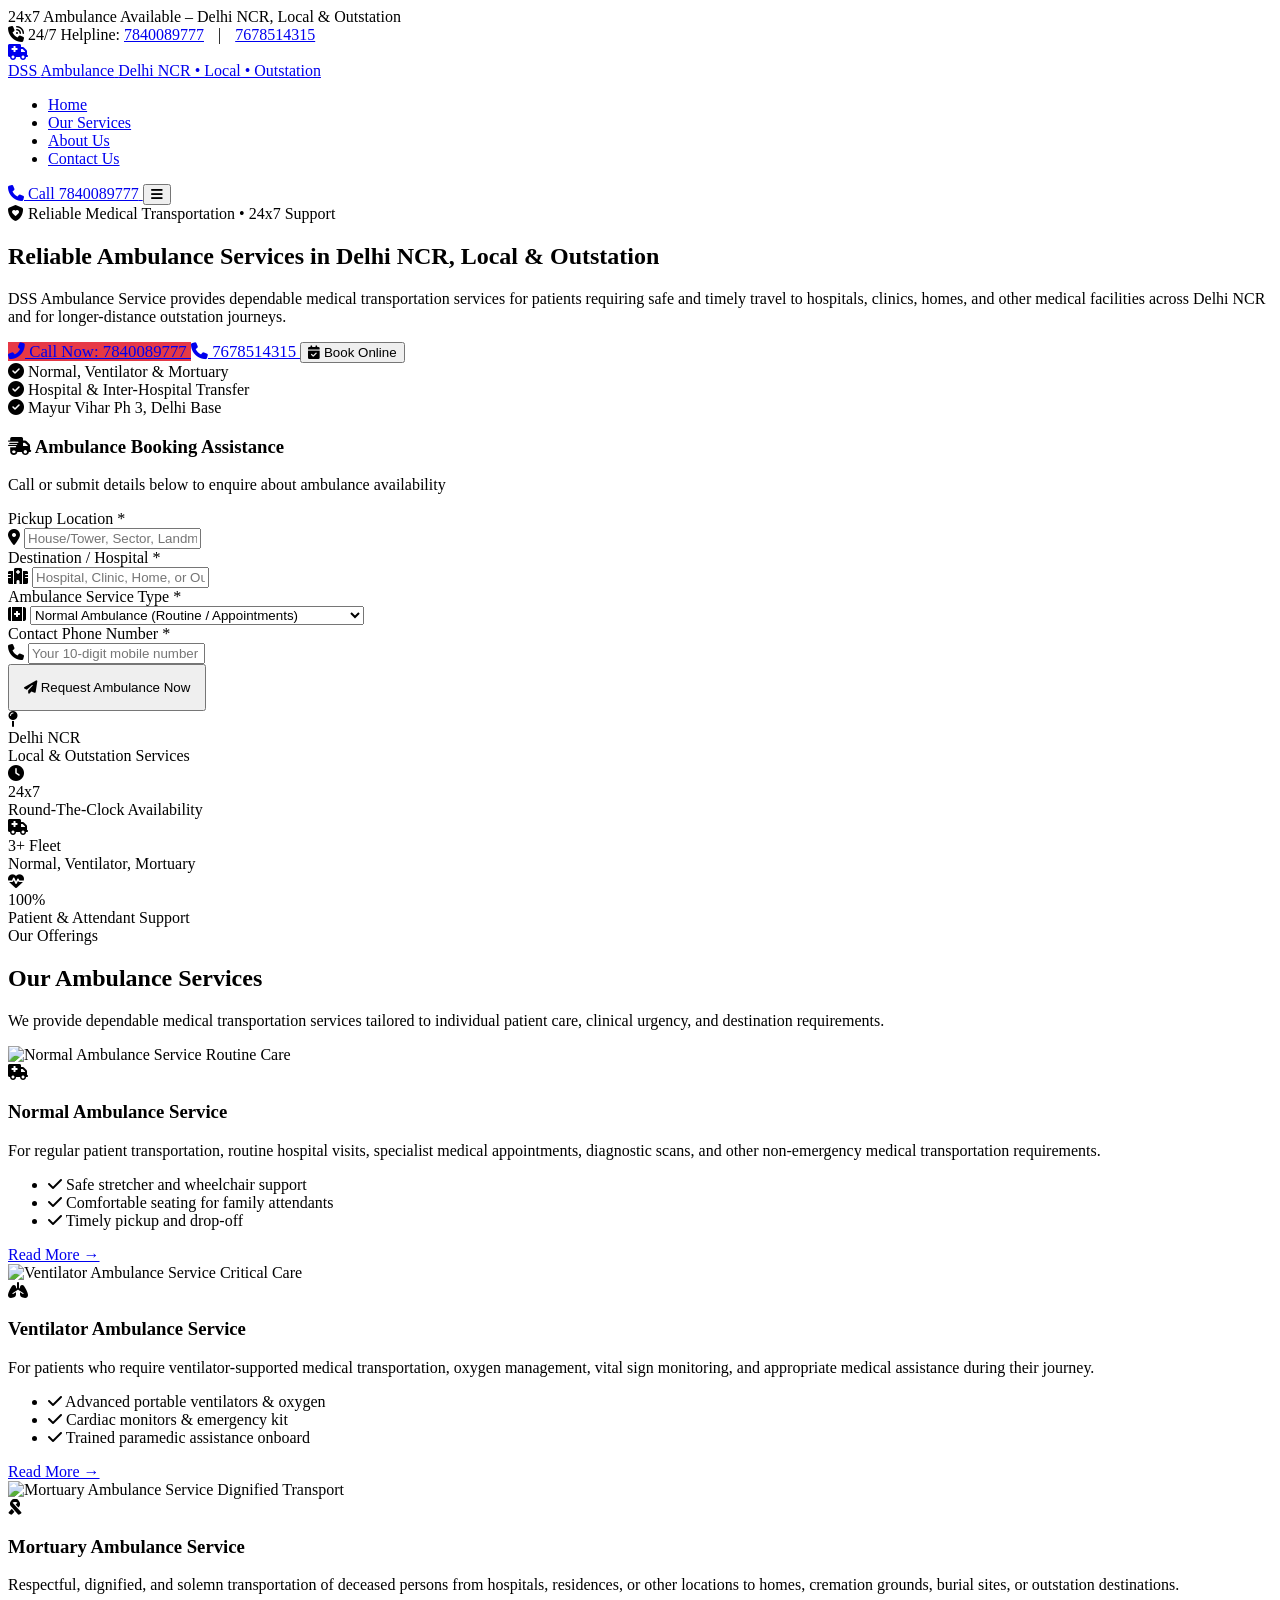
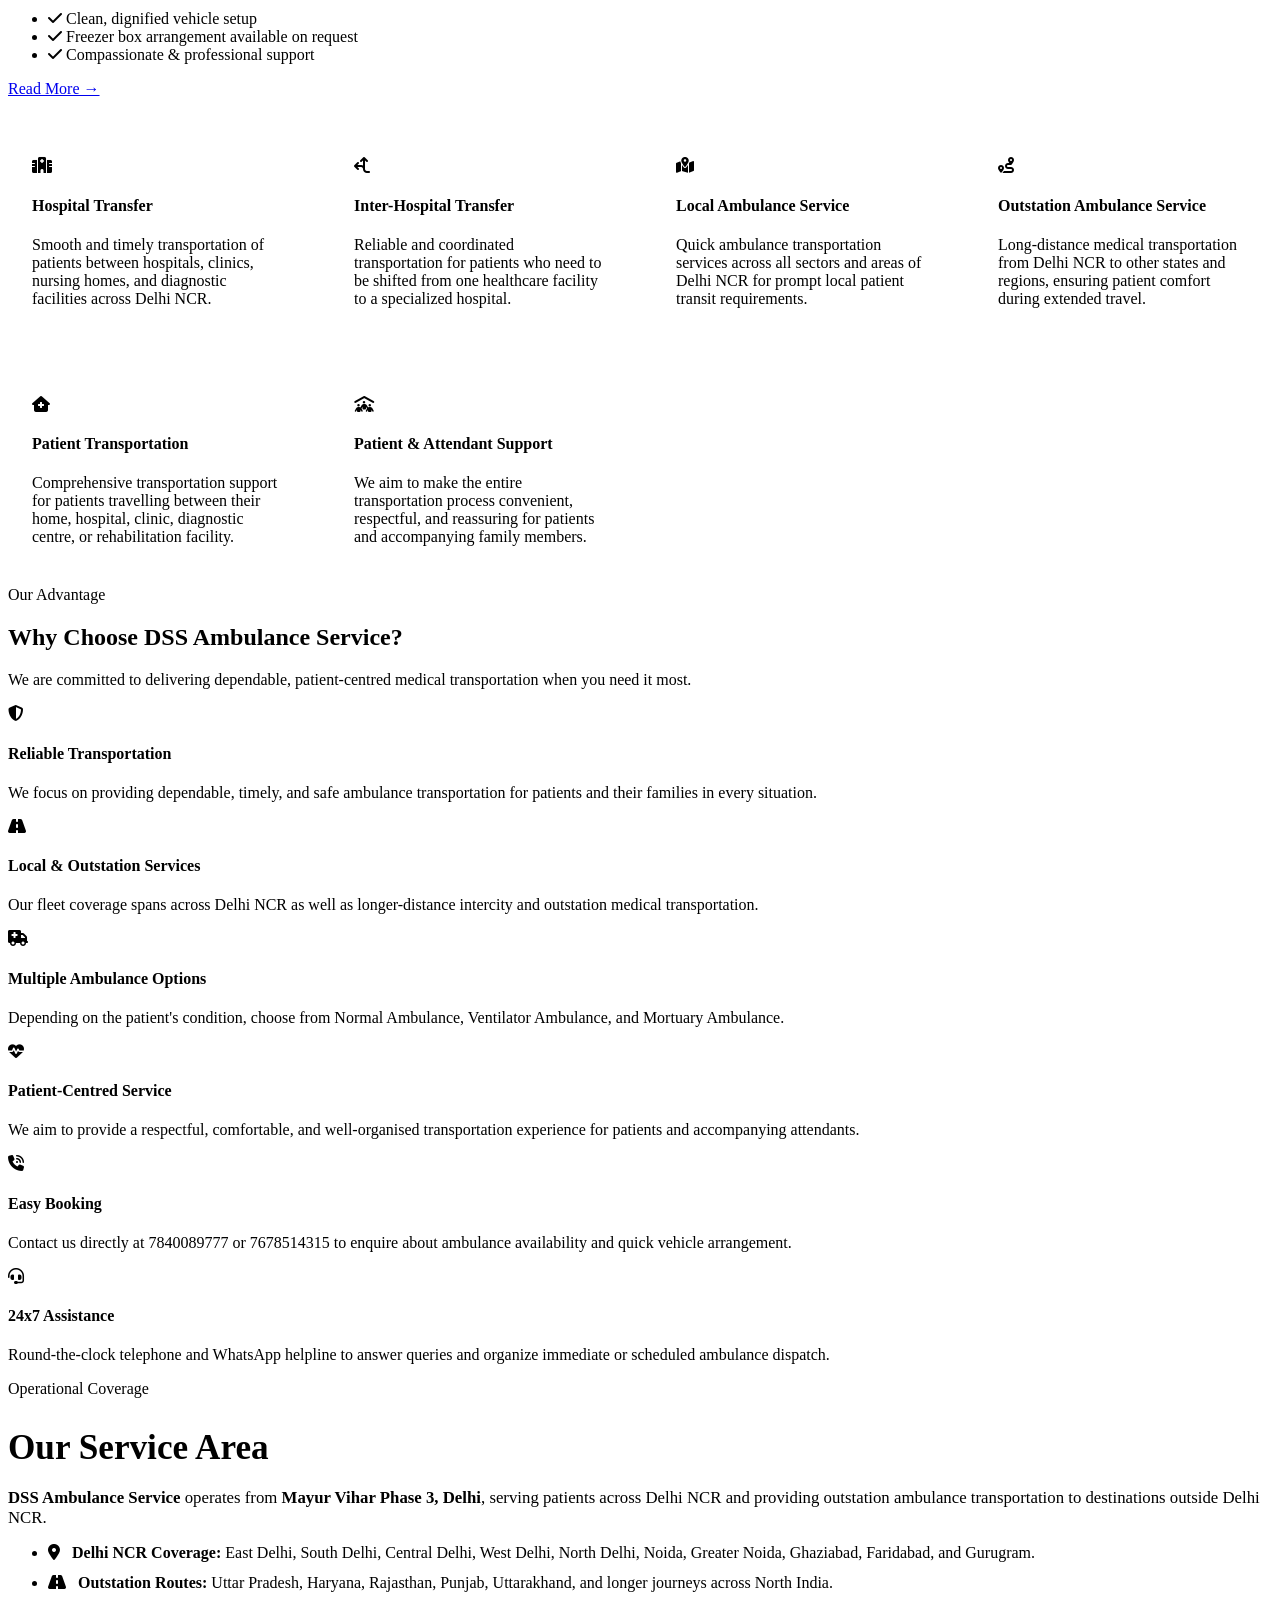
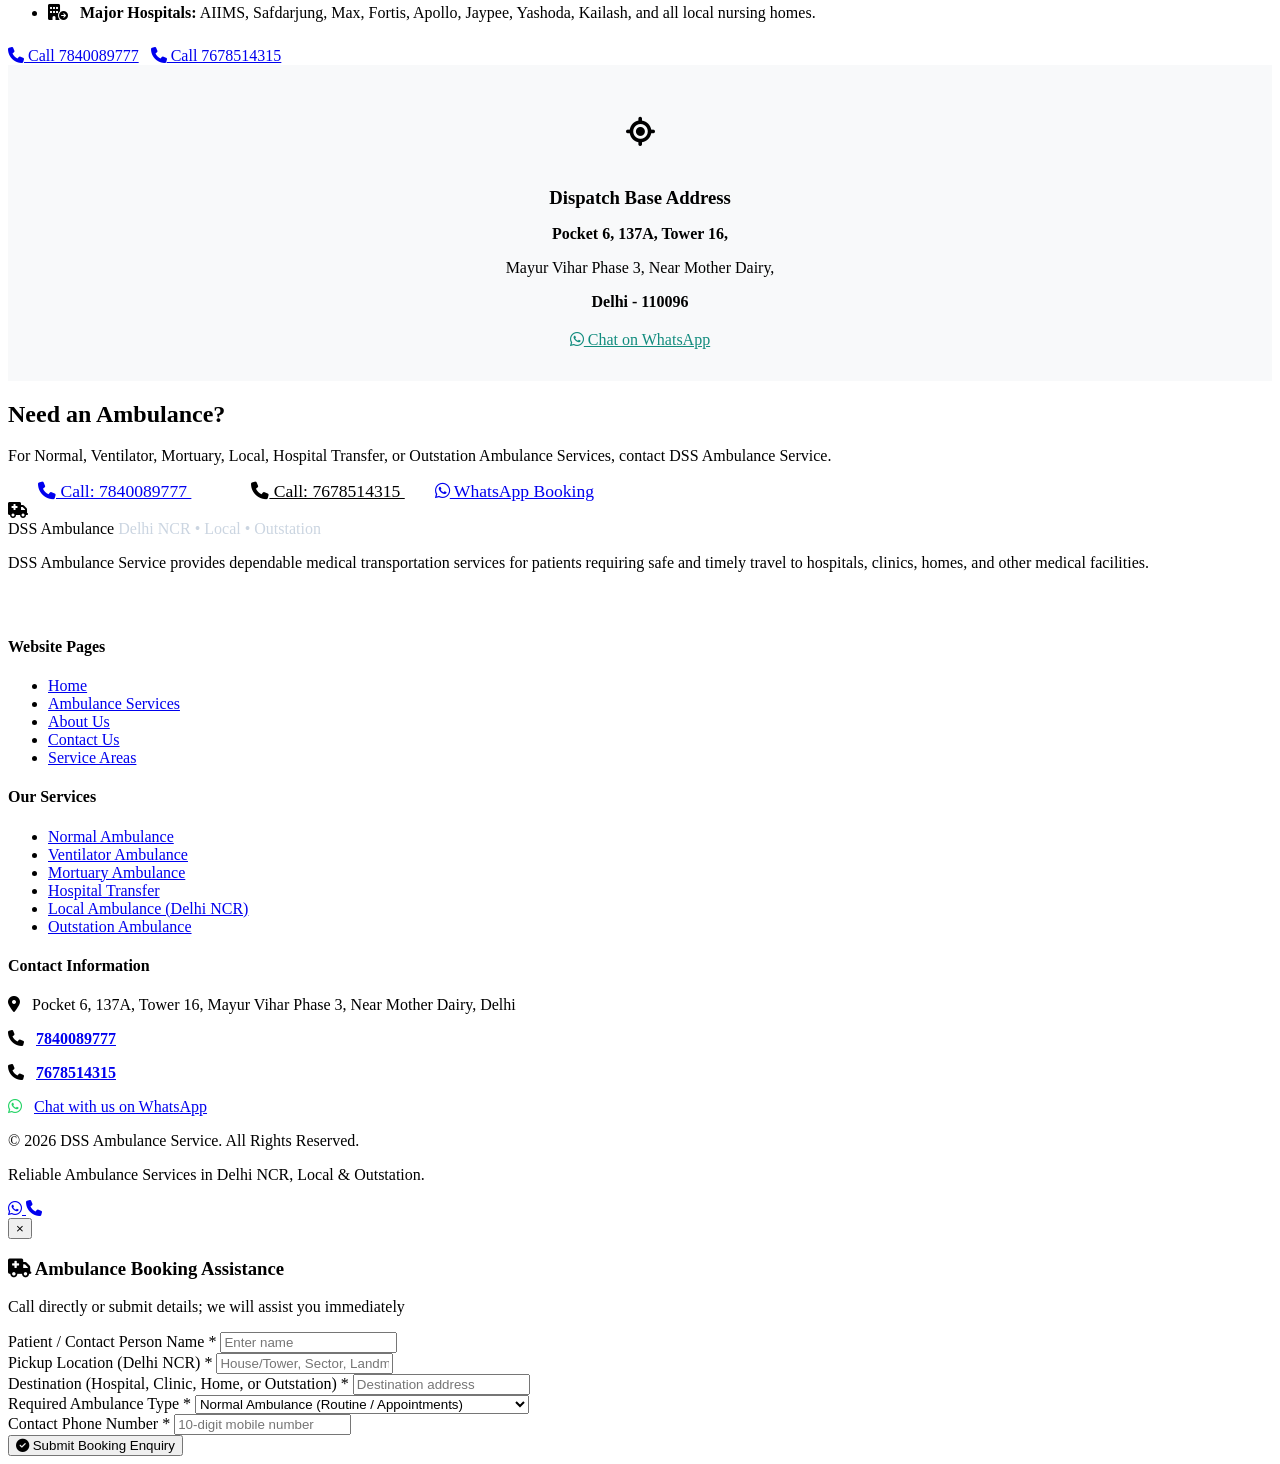
==== index.html @ 12109d3a "Add files via upload" ====
<!DOCTYPE html>
<html lang="en">
<head>
  <meta charset="UTF-8">
  <meta name="viewport" content="width=device-width, initial-scale=1.0">
  <title>DSS Ambulance Service | Reliable Ambulance Services in Delhi NCR, Local & Outstation</title>
  <meta name="description" content="DSS Ambulance Service provides dependable Normal, Ventilator, and Mortuary Ambulance Services across Delhi NCR, along with local, hospital transfer, patient transportation, and outstation medical journeys. Call 7840089777 / 7678514315.">
  
  <!-- Google Fonts & FontAwesome -->
  <link rel="preconnect" href="https://fonts.googleapis.com">
  <link rel="preconnect" href="https://fonts.gstatic.com" crossorigin>
  <link href="https://fonts.googleapis.com/css2?family=Inter:wght@400;500;600;700&family=Poppins:wght@600;700;800&display=swap" rel="stylesheet">
  <link rel="stylesheet" href="https://cdnjs.cloudflare.com/ajax/libs/font-awesome/6.4.0/css/all.min.css">
  
  <!-- Custom Stylesheet -->
  <link rel="stylesheet" href="css/style.css">
</head>
<body>

  <!-- Top Emergency Strip -->
  <aside class="emergency-topbar" aria-label="Emergency Contact Bar">
    <div class="container">
      <div class="topbar-badge">
        <span class="pulse-dot"></span>
        <span>24x7 Ambulance Available – Delhi NCR, Local & Outstation</span>
      </div>
      <div class="topbar-info">
        <span><i class="fa-solid fa-phone-volume"></i> 24/7 Helpline:</span>
        <a href="tel:7840089777" class="topbar-phone" style="margin-right:10px;">7840089777</a>
        <span>|</span>
        <a href="tel:7678514315" class="topbar-phone" style="margin-left:10px;">7678514315</a>
      </div>
    </div>
  </aside>

  <!-- Navigation Header -->
  <header class="header">
    <div class="container">
      <nav class="navbar">
        <a href="index.html" class="logo">
          <div class="logo-icon">
            <i class="fa-solid fa-truck-medical"></i>
          </div>
          <div class="logo-text">
            <span class="logo-title">DSS <span>Ambulance</span></span>
            <span class="logo-tagline">Delhi NCR • Local • Outstation</span>
          </div>
        </a>

        <ul class="nav-links" id="navLinks">
          <li><a href="index.html" class="nav-link active">Home</a></li>
          <li><a href="services.html" class="nav-link">Our Services</a></li>
          <li><a href="about.html" class="nav-link">About Us</a></li>
          <li><a href="contact.html" class="nav-link">Contact Us</a></li>
        </ul>

        <div class="nav-cta">
          <a href="tel:7840089777" class="btn-emergency">
            <i class="fa-solid fa-phone"></i>
            <span>Call 7840089777</span>
          </a>
          <button class="mobile-toggle" id="mobileToggle" aria-label="Toggle navigation menu">
            <i class="fa-solid fa-bars"></i>
          </button>
        </div>
      </nav>
    </div>
  </header>

  <!-- Hero Section -->
  <section class="hero">
    <div class="container">
      <div class="hero-grid">
        <div class="hero-content">
          <div class="hero-tag">
            <i class="fa-solid fa-shield-heart"></i> Reliable Medical Transportation • 24x7 Support
          </div>
          <h1 class="hero-title">
            Reliable <span>Ambulance Services</span> in Delhi NCR, Local & Outstation
          </h1>
          <p class="hero-desc">
            DSS Ambulance Service provides dependable medical transportation services for patients requiring safe and timely travel to hospitals, clinics, homes, and other medical facilities across Delhi NCR and for longer-distance outstation journeys.
          </p>
          <div class="hero-buttons">
            <a href="tel:7840089777" class="btn btn-primary" style="background:#e63946; font-size:1.05rem;">
              <i class="fa-solid fa-phone-flip"></i> Call Now: 7840089777
            </a>
            <a href="tel:7678514315" class="btn btn-secondary" style="font-size:1.05rem;">
              <i class="fa-solid fa-phone"></i> 7678514315
            </a>
            <button class="btn btn-outline-white open-booking-modal">
              <i class="fa-solid fa-calendar-check"></i> Book Online
            </button>
          </div>
          <div class="hero-highlights">
            <div class="highlight-item">
              <i class="fa-solid fa-circle-check"></i> Normal, Ventilator & Mortuary
            </div>
            <div class="highlight-item">
              <i class="fa-solid fa-circle-check"></i> Hospital & Inter-Hospital Transfer
            </div>
            <div class="highlight-item">
              <i class="fa-solid fa-circle-check"></i> Mayur Vihar Ph 3, Delhi Base
            </div>
          </div>
        </div>

        <!-- Quick Request Card -->
        <div class="booking-card">
          <div class="booking-header">
            <h3><i class="fa-solid fa-truck-fast text-primary"></i> Ambulance Booking Assistance</h3>
            <p>Call or submit details below to enquire about ambulance availability</p>
          </div>
          <form class="ambulance-booking-form">
            <div class="form-group">
              <label class="form-label" for="pickupLoc">Pickup Location *</label>
              <div class="input-icon-wrap">
                <i class="fa-solid fa-location-dot"></i>
                <input type="text" id="pickupLoc" class="form-control" placeholder="House/Tower, Sector, Landmark (Delhi NCR)" required>
              </div>
            </div>

            <div class="form-group">
              <label class="form-label" for="destHospital">Destination / Hospital *</label>
              <div class="input-icon-wrap">
                <i class="fa-solid fa-hospital"></i>
                <input type="text" id="destHospital" class="form-control" placeholder="Hospital, Clinic, Home, or Outstation City" required>
              </div>
            </div>

            <div class="form-group">
              <label class="form-label" for="ambType">Ambulance Service Type *</label>
              <div class="input-icon-wrap">
                <i class="fa-solid fa-kit-medical"></i>
                <select id="ambType" class="form-control" required>
                  <option value="normal" selected>Normal Ambulance (Routine / Appointments)</option>
                  <option value="ventilator">Ventilator Ambulance (Critical Care & Paramedic)</option>
                  <option value="mortuary">Mortuary Ambulance (Dignified Deceased Transport)</option>
                  <option value="hospital-transfer">Hospital / Inter-Hospital Transfer</option>
                  <option value="outstation">Outstation Ambulance (Long Distance)</option>
                  <option value="local">Local Delhi NCR Ambulance</option>
                </select>
              </div>
            </div>

            <div class="form-group">
              <label class="form-label" for="patientPhone">Contact Phone Number *</label>
              <div class="input-icon-wrap">
                <i class="fa-solid fa-phone"></i>
                <input type="tel" id="patientPhone" class="form-control" placeholder="Your 10-digit mobile number" required pattern="[0-9]{10}">
              </div>
            </div>

            <button type="submit" class="btn btn-primary btn-block" style="padding:14px;">
              <i class="fa-solid fa-paper-plane"></i> Request Ambulance Now
            </button>
          </form>
        </div>
      </div>
    </div>
  </section>

  <!-- Key Highlights Strip -->
  <section class="stats-section">
    <div class="container">
      <div class="stats-grid">
        <div class="stat-card">
          <div class="stat-icon"><i class="fa-solid fa-map-pin"></i></div>
          <div>
            <div class="stat-number">Delhi NCR</div>
            <div class="stat-label">Local & Outstation Services</div>
          </div>
        </div>
        <div class="stat-card">
          <div class="stat-icon"><i class="fa-solid fa-clock"></i></div>
          <div>
            <div class="stat-number">24x7</div>
            <div class="stat-label">Round-The-Clock Availability</div>
          </div>
        </div>
        <div class="stat-card">
          <div class="stat-icon"><i class="fa-solid fa-truck-medical"></i></div>
          <div>
            <div class="stat-number">3+ Fleet</div>
            <div class="stat-label">Normal, Ventilator, Mortuary</div>
          </div>
        </div>
        <div class="stat-card">
          <div class="stat-icon"><i class="fa-solid fa-heart-pulse"></i></div>
          <div>
            <div class="stat-number">100%</div>
            <div class="stat-label">Patient & Attendant Support</div>
          </div>
        </div>
      </div>
    </div>
  </section>

  <!-- Our Ambulance Services -->
  <section class="section">
    <div class="container">
      <div class="section-title-wrap">
        <span class="badge-sub">Our Offerings</span>
        <h2 class="section-title">Our Ambulance Services</h2>
        <p class="section-subtitle">We provide dependable medical transportation services tailored to individual patient care, clinical urgency, and destination requirements.</p>
      </div>

      <div class="services-grid">
        <!-- Service 1: Normal Ambulance -->
        <article class="service-card">
          <div class="service-img-wrap">
            <img src="https://images.unsplash.com/photo-1516574187841-cb9cc2ca948b?auto=format&fit=crop&w=700&q=80" alt="Normal Ambulance Service">
            <span class="service-badge">Routine Care</span>
          </div>
          <div class="service-body">
            <div class="service-icon-float">
              <i class="fa-solid fa-truck-medical"></i>
            </div>
            <h3>Normal Ambulance Service</h3>
            <p>For regular patient transportation, routine hospital visits, specialist medical appointments, diagnostic scans, and other non-emergency medical transportation requirements.</p>
            <ul class="service-features">
              <li><i class="fa-solid fa-check"></i> Safe stretcher and wheelchair support</li>
              <li><i class="fa-solid fa-check"></i> Comfortable seating for family attendants</li>
              <li><i class="fa-solid fa-check"></i> Timely pickup and drop-off</li>
            </ul>
            <a href="services.html#normal" class="btn btn-outline btn-block">Read More &rarr;</a>
          </div>
        </article>

        <!-- Service 2: Ventilator Ambulance -->
        <article class="service-card">
          <div class="service-img-wrap">
            <img src="https://images.unsplash.com/photo-1587745416684-47953f16f02f?auto=format&fit=crop&w=700&q=80" alt="Ventilator Ambulance Service">
            <span class="service-badge">Critical Care</span>
          </div>
          <div class="service-body">
            <div class="service-icon-float">
              <i class="fa-solid fa-lungs"></i>
            </div>
            <h3>Ventilator Ambulance Service</h3>
            <p>For patients who require ventilator-supported medical transportation, oxygen management, vital sign monitoring, and appropriate medical assistance during their journey.</p>
            <ul class="service-features">
              <li><i class="fa-solid fa-check"></i> Advanced portable ventilators & oxygen</li>
              <li><i class="fa-solid fa-check"></i> Cardiac monitors & emergency kit</li>
              <li><i class="fa-solid fa-check"></i> Trained paramedic assistance onboard</li>
            </ul>
            <a href="services.html#ventilator" class="btn btn-outline btn-block">Read More &rarr;</a>
          </div>
        </article>

        <!-- Service 3: Mortuary Ambulance -->
        <article class="service-card">
          <div class="service-img-wrap">
            <img src="https://images.unsplash.com/photo-1544620347-c4fd4a3d5957?auto=format&fit=crop&w=700&q=80" alt="Mortuary Ambulance Service">
            <span class="service-badge">Dignified Transport</span>
          </div>
          <div class="service-body">
            <div class="service-icon-float">
              <i class="fa-solid fa-ribbon"></i>
            </div>
            <h3>Mortuary Ambulance Service</h3>
            <p>Respectful, dignified, and solemn transportation of deceased persons from hospitals, residences, or other locations to homes, cremation grounds, burial sites, or outstation destinations.</p>
            <ul class="service-features">
              <li><i class="fa-solid fa-check"></i> Clean, dignified vehicle setup</li>
              <li><i class="fa-solid fa-check"></i> Freezer box arrangement available on request</li>
              <li><i class="fa-solid fa-check"></i> Compassionate & professional support</li>
            </ul>
            <a href="services.html#mortuary" class="btn btn-outline btn-block">Read More &rarr;</a>
          </div>
        </article>
      </div>

      <!-- Extended Services Row -->
      <div style="display:grid; grid-template-columns: repeat(auto-fit, minmax(280px, 1fr)); gap:24px; margin-top:35px;">
        <div class="feature-box" style="background:#fff; border:1px solid var(--gray-border); padding:24px; border-radius:var(--radius-md);">
          <div class="feature-icon"><i class="fa-solid fa-hospital"></i></div>
          <h4>Hospital Transfer</h4>
          <p>Smooth and timely transportation of patients between hospitals, clinics, nursing homes, and diagnostic facilities across Delhi NCR.</p>
        </div>

        <div class="feature-box" style="background:#fff; border:1px solid var(--gray-border); padding:24px; border-radius:var(--radius-md);">
          <div class="feature-icon"><i class="fa-solid fa-arrows-split-up-and-left"></i></div>
          <h4>Inter-Hospital Transfer</h4>
          <p>Reliable and coordinated transportation for patients who need to be shifted from one healthcare facility to a specialized hospital.</p>
        </div>

        <div class="feature-box" style="background:#fff; border:1px solid var(--gray-border); padding:24px; border-radius:var(--radius-md);">
          <div class="feature-icon"><i class="fa-solid fa-map-location-dot"></i></div>
          <h4>Local Ambulance Service</h4>
          <p>Quick ambulance transportation services across all sectors and areas of Delhi NCR for prompt local patient transit requirements.</p>
        </div>

        <div class="feature-box" style="background:#fff; border:1px solid var(--gray-border); padding:24px; border-radius:var(--radius-md);">
          <div class="feature-icon"><i class="fa-solid fa-route"></i></div>
          <h4>Outstation Ambulance Service</h4>
          <p>Long-distance medical transportation from Delhi NCR to other states and regions, ensuring patient comfort during extended travel.</p>
        </div>

        <div class="feature-box" style="background:#fff; border:1px solid var(--gray-border); padding:24px; border-radius:var(--radius-md);">
          <div class="feature-icon"><i class="fa-solid fa-house-medical"></i></div>
          <h4>Patient Transportation</h4>
          <p>Comprehensive transportation support for patients travelling between their home, hospital, clinic, diagnostic centre, or rehabilitation facility.</p>
        </div>

        <div class="feature-box" style="background:#fff; border:1px solid var(--gray-border); padding:24px; border-radius:var(--radius-md);">
          <div class="feature-icon"><i class="fa-solid fa-people-roof"></i></div>
          <h4>Patient & Attendant Support</h4>
          <p>We aim to make the entire transportation process convenient, respectful, and reassuring for patients and accompanying family members.</p>
        </div>
      </div>
    </div>
  </section>

  <!-- Why Choose Us -->
  <section class="section section-bg-light">
    <div class="container">
      <div class="section-title-wrap">
        <span class="badge-sub">Our Advantage</span>
        <h2 class="section-title">Why Choose DSS Ambulance Service?</h2>
        <p class="section-subtitle">We are committed to delivering dependable, patient-centred medical transportation when you need it most.</p>
      </div>

      <div class="features-grid">
        <div class="feature-box">
          <div class="feature-icon"><i class="fa-solid fa-shield-halved"></i></div>
          <h4>Reliable Transportation</h4>
          <p>We focus on providing dependable, timely, and safe ambulance transportation for patients and their families in every situation.</p>
        </div>

        <div class="feature-box">
          <div class="feature-icon"><i class="fa-solid fa-road"></i></div>
          <h4>Local & Outstation Services</h4>
          <p>Our fleet coverage spans across Delhi NCR as well as longer-distance intercity and outstation medical transportation.</p>
        </div>

        <div class="feature-box">
          <div class="feature-icon"><i class="fa-solid fa-truck-medical"></i></div>
          <h4>Multiple Ambulance Options</h4>
          <p>Depending on the patient's condition, choose from Normal Ambulance, Ventilator Ambulance, and Mortuary Ambulance.</p>
        </div>

        <div class="feature-box">
          <div class="feature-icon"><i class="fa-solid fa-heart-pulse"></i></div>
          <h4>Patient-Centred Service</h4>
          <p>We aim to provide a respectful, comfortable, and well-organised transportation experience for patients and accompanying attendants.</p>
        </div>

        <div class="feature-box">
          <div class="feature-icon"><i class="fa-solid fa-phone-volume"></i></div>
          <h4>Easy Booking</h4>
          <p>Contact us directly at 7840089777 or 7678514315 to enquire about ambulance availability and quick vehicle arrangement.</p>
        </div>

        <div class="feature-box">
          <div class="feature-icon"><i class="fa-solid fa-headset"></i></div>
          <h4>24x7 Assistance</h4>
          <p>Round-the-clock telephone and WhatsApp helpline to answer queries and organize immediate or scheduled ambulance dispatch.</p>
        </div>
      </div>
    </div>
  </section>

  <!-- Service Area Section -->
  <section class="section">
    <div class="container">
      <div class="about-grid" style="align-items:center;">
        <div>
          <span class="badge-sub">Operational Coverage</span>
          <h2 style="font-size: 2.2rem; margin-bottom: 20px;">Our Service Area</h2>
          <p style="color:var(--gray); margin-bottom: 16px; font-size:1.05rem;">
            <strong>DSS Ambulance Service</strong> operates from <strong>Mayur Vihar Phase 3, Delhi</strong>, serving patients across Delhi NCR and providing outstation ambulance transportation to destinations outside Delhi NCR.
          </p>
          <ul style="display:flex; flex-direction:column; gap:12px; margin-bottom:25px; color:var(--gray-dark);">
            <li><i class="fa-solid fa-location-dot text-primary" style="margin-right:8px;"></i> <strong>Delhi NCR Coverage:</strong> East Delhi, South Delhi, Central Delhi, West Delhi, North Delhi, Noida, Greater Noida, Ghaziabad, Faridabad, and Gurugram.</li>
            <li><i class="fa-solid fa-road text-primary" style="margin-right:8px;"></i> <strong>Outstation Routes:</strong> Uttar Pradesh, Haryana, Rajasthan, Punjab, Uttarakhand, and longer journeys across North India.</li>
            <li><i class="fa-solid fa-building-circle-arrow-right text-primary" style="margin-right:8px;"></i> <strong>Major Hospitals:</strong> AIIMS, Safdarjung, Max, Fortis, Apollo, Jaypee, Yashoda, Kailash, and all local nursing homes.</li>
          </ul>
          <div style="display:flex; gap:12px; flex-wrap:wrap;">
            <a href="tel:7840089777" class="btn btn-primary"><i class="fa-solid fa-phone"></i> Call 7840089777</a>
            <a href="tel:7678514315" class="btn btn-secondary"><i class="fa-solid fa-phone"></i> Call 7678514315</a>
          </div>
        </div>

        <div class="about-img-group">
          <div style="background:#f8f9fa; border:2px dashed var(--gray-border); padding:32px; border-radius:var(--radius-lg); text-align:center;">
            <div style="width:70px; height:70px; background:var(--primary-subtle); color:var(--primary); border-radius:50%; display:flex; align-items:center; justify-content:center; margin:0 auto 20px; font-size:1.8rem;">
              <i class="fa-solid fa-location-crosshairs"></i>
            </div>
            <h3 style="margin-bottom:10px;">Dispatch Base Address</h3>
            <p style="color:var(--gray-dark); font-weight:600; margin-bottom:6px;">Pocket 6, 137A, Tower 16,</p>
            <p style="color:var(--gray); margin-bottom:6px;">Mayur Vihar Phase 3, Near Mother Dairy,</p>
            <p style="color:var(--secondary); font-weight:700; margin-bottom:20px;">Delhi - 110096</p>
            <a href="https://wa.me/917840089777?text=Hello%20DSS%20Ambulance,%20I%20need%20ambulance%20details" target="_blank" class="btn btn-outline" style="border-color:#25d366; color:#128c7e;">
              <i class="fa-brands fa-whatsapp"></i> Chat on WhatsApp
            </a>
          </div>
        </div>
      </div>
    </div>
  </section>

  <!-- Emergency Callout Banner -->
  <section class="emergency-cta-banner">
    <div class="container">
      <h2>Need an Ambulance?</h2>
      <p>For Normal, Ventilator, Mortuary, Local, Hospital Transfer, or Outstation Ambulance Services, contact DSS Ambulance Service.</p>
      <div class="cta-actions">
        <a href="tel:7840089777" class="btn btn-secondary" style="font-size:1.1rem; padding:15px 30px;">
          <i class="fa-solid fa-phone"></i> Call: 7840089777
        </a>
        <a href="tel:7678514315" class="btn btn-secondary" style="font-size:1.1rem; padding:15px 30px; background:#fff; color:var(--dark);">
          <i class="fa-solid fa-phone"></i> Call: 7678514315
        </a>
        <a href="https://wa.me/917840089777?text=Need%20Ambulance%20Assistance%20Now" target="_blank" class="btn btn-outline-white" style="font-size:1.1rem;">
          <i class="fa-brands fa-whatsapp"></i> WhatsApp Booking
        </a>
      </div>
    </div>
  </section>

  <!-- Footer -->
  <footer class="footer">
    <div class="container">
      <div class="footer-grid">
        <div class="footer-about">
          <div class="logo" style="margin-bottom:15px;">
            <div class="logo-icon"><i class="fa-solid fa-truck-medical"></i></div>
            <div class="logo-text">
              <span class="logo-title">DSS <span>Ambulance</span></span>
              <span class="logo-tagline" style="color:#cbd5e1;">Delhi NCR • Local • Outstation</span>
            </div>
          </div>
          <p>DSS Ambulance Service provides dependable medical transportation services for patients requiring safe and timely travel to hospitals, clinics, homes, and other medical facilities.</p>
          <div style="margin-top:15px;">
            <span style="display:inline-block; background:rgba(255,255,255,0.1); padding:6px 14px; border-radius:var(--radius-sm); font-size:0.85rem; color:#fff;">
              <i class="fa-solid fa-location-dot" style="color:var(--primary); margin-right:6px;"></i> Mayur Vihar Phase 3, Delhi
            </span>
          </div>
        </div>

        <div class="footer-col">
          <h4>Website Pages</h4>
          <ul class="footer-links">
            <li><a href="index.html">Home</a></li>
            <li><a href="services.html">Ambulance Services</a></li>
            <li><a href="about.html">About Us</a></li>
            <li><a href="contact.html">Contact Us</a></li>
            <li><a href="services.html#service-areas">Service Areas</a></li>
          </ul>
        </div>

        <div class="footer-col">
          <h4>Our Services</h4>
          <ul class="footer-links">
            <li><a href="services.html#normal">Normal Ambulance</a></li>
            <li><a href="services.html#ventilator">Ventilator Ambulance</a></li>
            <li><a href="services.html#mortuary">Mortuary Ambulance</a></li>
            <li><a href="services.html#hospital">Hospital Transfer</a></li>
            <li><a href="services.html#local">Local Ambulance (Delhi NCR)</a></li>
            <li><a href="services.html#outstation">Outstation Ambulance</a></li>
          </ul>
        </div>

        <div class="footer-col">
          <h4>Contact Information</h4>
          <p><i class="fa-solid fa-location-dot" style="color:var(--primary); margin-right:8px;"></i> Pocket 6, 137A, Tower 16, Mayur Vihar Phase 3, Near Mother Dairy, Delhi</p>
          <p><i class="fa-solid fa-phone" style="color:var(--primary); margin-right:8px;"></i> <strong><a href="tel:7840089777">7840089777</a></strong></p>
          <p><i class="fa-solid fa-phone" style="color:var(--primary); margin-right:8px;"></i> <strong><a href="tel:7678514315">7678514315</a></strong></p>
          <p><i class="fa-brands fa-whatsapp" style="color:#25d366; margin-right:8px;"></i> <a href="https://wa.me/917840089777" target="_blank">Chat with us on WhatsApp</a></p>
        </div>
      </div>

      <div class="footer-bottom">
        <p>&copy; 2026 DSS Ambulance Service. All Rights Reserved.</p>
        <p>Reliable Ambulance Services in Delhi NCR, Local & Outstation.</p>
      </div>
    </div>
  </footer>

  <!-- Floating SOS & WhatsApp -->
  <div class="floating-sos">
    <a href="https://wa.me/917840089777?text=Hello%20DSS%20Ambulance,%20I%20need%20urgent%20service" target="_blank" class="whatsapp-btn" title="Chat on WhatsApp">
      <i class="fa-brands fa-whatsapp"></i>
    </a>
    <a href="tel:7840089777" class="sos-btn" title="Call DSS Ambulance (7840089777)">
      <i class="fa-solid fa-phone"></i>
    </a>
  </div>

  <!-- Booking Modal -->
  <div class="modal-overlay" id="bookingModal">
    <div class="modal-box">
      <button class="modal-close" id="closeModalBtn" aria-label="Close modal">&times;</button>
      <div class="booking-header">
        <h3><i class="fa-solid fa-truck-medical text-primary"></i> Ambulance Booking Assistance</h3>
        <p>Call directly or submit details; we will assist you immediately</p>
      </div>
      <form class="ambulance-booking-form">
        <div class="form-group">
          <label class="form-label">Patient / Contact Person Name *</label>
          <input type="text" class="form-control" placeholder="Enter name" required>
        </div>
        <div class="form-group">
          <label class="form-label">Pickup Location (Delhi NCR) *</label>
          <input type="text" class="form-control" placeholder="House/Tower, Sector, Landmark" required>
        </div>
        <div class="form-group">
          <label class="form-label">Destination (Hospital, Clinic, Home, or Outstation) *</label>
          <input type="text" class="form-control" placeholder="Destination address" required>
        </div>
        <div class="form-group">
          <label class="form-label">Required Ambulance Type *</label>
          <select class="form-control" required>
            <option value="normal" selected>Normal Ambulance (Routine / Appointments)</option>
            <option value="ventilator">Ventilator Ambulance (Critical Care & Paramedic)</option>
            <option value="mortuary">Mortuary Ambulance (Dignified Deceased Transport)</option>
            <option value="hospital-transfer">Hospital / Inter-Hospital Transfer</option>
            <option value="outstation">Outstation Ambulance Service</option>
            <option value="local">Local Delhi NCR Ambulance</option>
          </select>
        </div>
        <div class="form-group">
          <label class="form-label">Contact Phone Number *</label>
          <input type="tel" class="form-control" placeholder="10-digit mobile number" required pattern="[0-9]{10}">
        </div>
        <button type="submit" class="btn btn-primary btn-block">
          <i class="fa-solid fa-circle-check"></i> Submit Booking Enquiry
        </button>
      </form>
    </div>
  </div>

  <!-- Script -->
  <script src="js/main.js"></script>
</body>
</html>
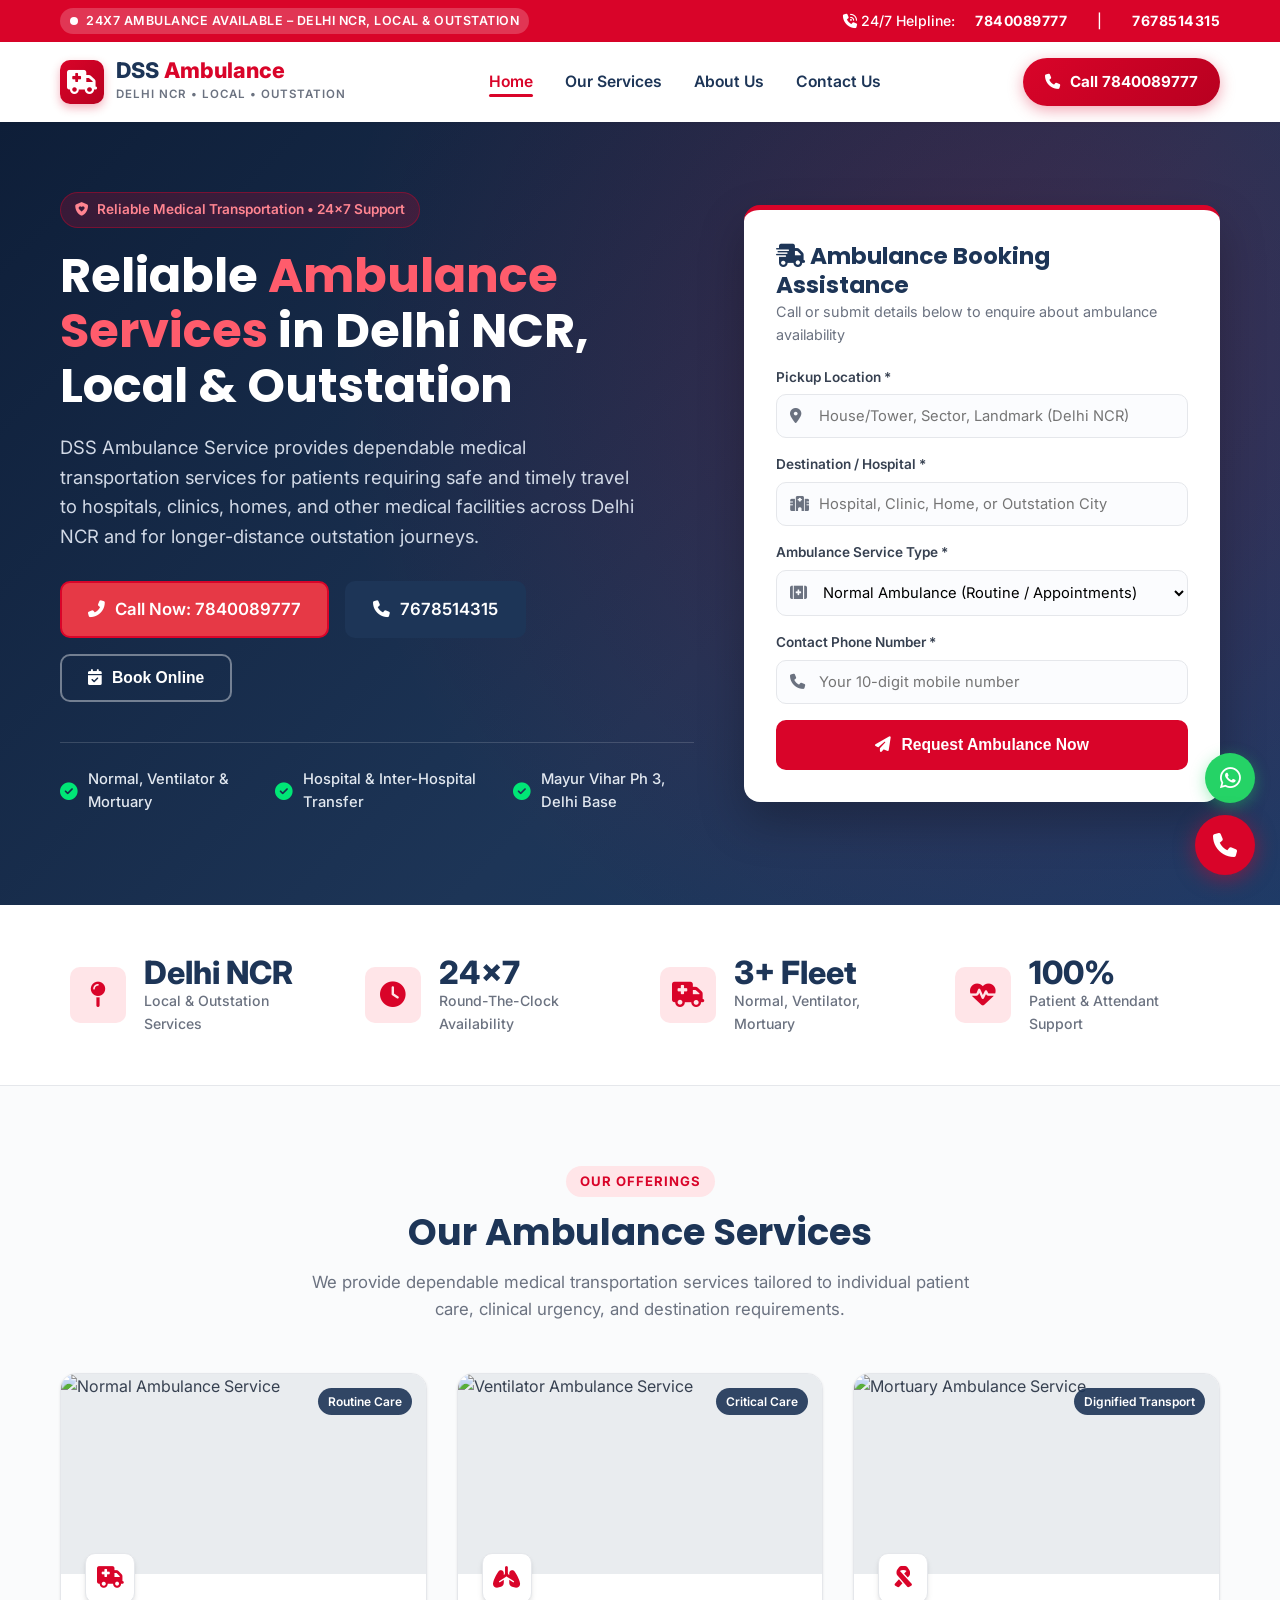
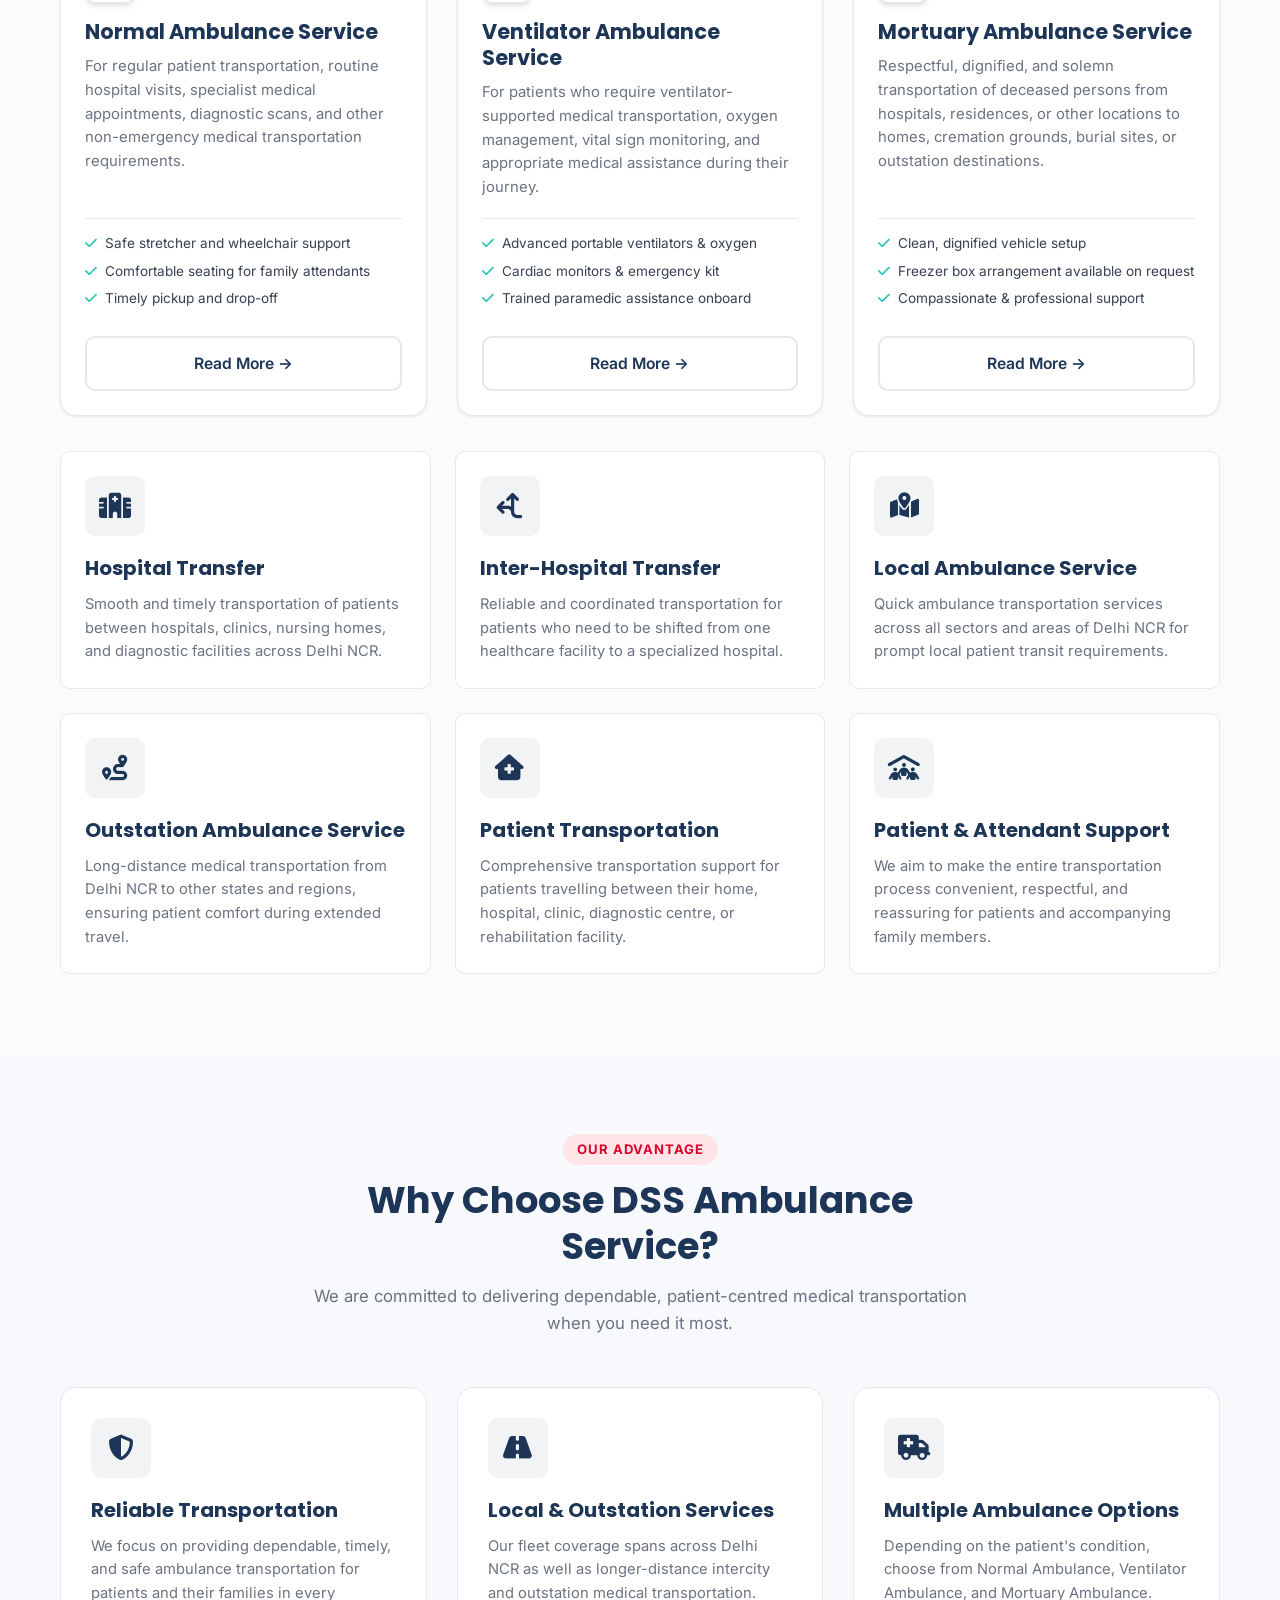
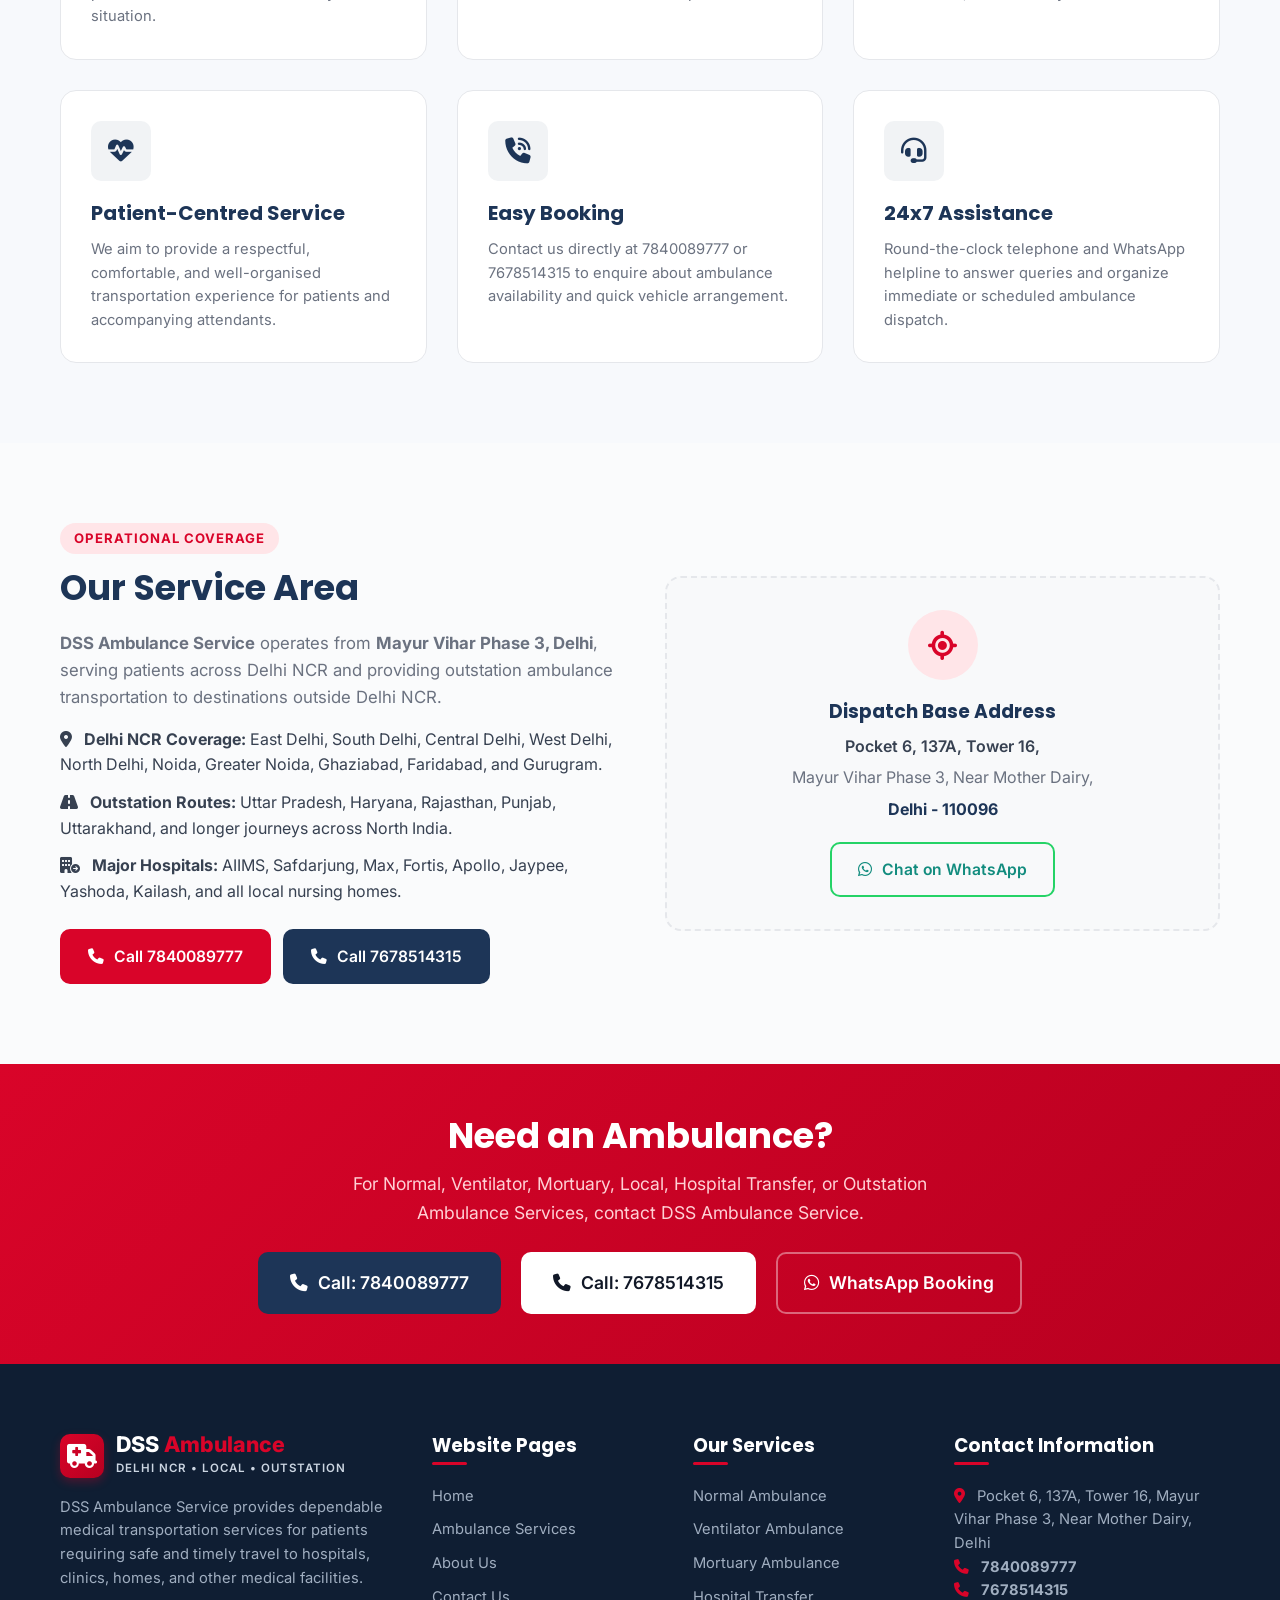
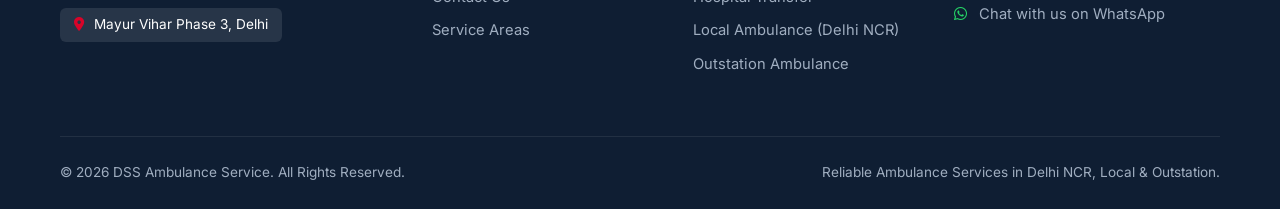
==== commit a002c259: "Update index.html" ====
--- a/index.html
+++ b/index.html
@@ -13,7 +13,7 @@
   <link rel="stylesheet" href="https://cdnjs.cloudflare.com/ajax/libs/font-awesome/6.4.0/css/all.min.css">
   
   <!-- Custom Stylesheet -->
-  <link rel="stylesheet" href="css/style.css">
+  <link rel="stylesheet" href="/style.css">
 </head>
 <body>
 
@@ -531,6 +531,6 @@
   </div>
 
   <!-- Script -->
-  <script src="js/main.js"></script>
+  <script src="/main.js"></script>
 </body>
 </html>
--- a/style.css
+++ b/style.css
@@ -0,0 +1,1418 @@
+/* ==========================================================================
+   RAPIDCARE AMBULANCE SERVICES - MODERN RESPONSIVE STYLESHEET
+   ========================================================================== */
+
+:root {
+  --primary: #d90429;
+  --primary-dark: #b80020;
+  --primary-light: #ef233c;
+  --primary-subtle: #ffe5e8;
+  --secondary: #1d3557;
+  --secondary-dark: #0f1e33;
+  --secondary-light: #2c4f7c;
+  --accent: #00b4d8;
+  --accent-dark: #0077b6;
+  --accent-light: #90e0ef;
+  --success: #2ec4b6;
+  --warning: #ffb703;
+  --dark: #111827;
+  --gray-dark: #374151;
+  --gray: #6b7280;
+  --gray-light: #f3f4f6;
+  --gray-border: #e5e7eb;
+  --white: #ffffff;
+  
+  --shadow-sm: 0 1px 3px rgba(0, 0, 0, 0.08);
+  --shadow-md: 0 4px 6px -1px rgba(0, 0, 0, 0.1), 0 2px 4px -1px rgba(0, 0, 0, 0.06);
+  --shadow-lg: 0 10px 25px -5px rgba(0, 0, 0, 0.12), 0 8px 10px -6px rgba(0, 0, 0, 0.08);
+  --shadow-pulse: 0 0 0 0 rgba(217, 4, 41, 0.7);
+  
+  --radius-sm: 6px;
+  --radius-md: 10px;
+  --radius-lg: 16px;
+  --radius-full: 9999px;
+  
+  --transition: all 0.3s ease;
+}
+
+* {
+  margin: 0;
+  padding: 0;
+  box-sizing: border-box;
+}
+
+html {
+  scroll-behavior: smooth;
+  font-size: 16px;
+}
+
+body {
+  font-family: 'Inter', -apple-system, BlinkMacSystemFont, 'Segoe UI', Roboto, Oxygen, Ubuntu, Cantarell, sans-serif;
+  color: var(--gray-dark);
+  background-color: #fafbfc;
+  line-height: 1.6;
+  overflow-x: hidden;
+}
+
+h1, h2, h3, h4, h5, h6 {
+  font-family: 'Poppins', sans-serif;
+  color: var(--secondary);
+  font-weight: 700;
+  line-height: 1.25;
+}
+
+a {
+  text-decoration: none;
+  color: inherit;
+  transition: var(--transition);
+}
+
+ul {
+  list-style: none;
+}
+
+img {
+  max-width: 100%;
+  height: auto;
+  display: block;
+}
+
+.container {
+  width: 100%;
+  max-width: 1200px;
+  margin: 0 auto;
+  padding: 0 20px;
+}
+
+/* ==========================================================================
+   TOP EMERGENCY STRIP
+   ========================================================================== */
+.emergency-topbar {
+  background: var(--primary);
+  color: var(--white);
+  padding: 8px 0;
+  font-size: 0.88rem;
+  font-weight: 500;
+}
+
+.emergency-topbar .container {
+  display: flex;
+  justify-content: space-between;
+  align-items: center;
+  flex-wrap: wrap;
+  gap: 10px;
+}
+
+.topbar-badge {
+  display: inline-flex;
+  align-items: center;
+  gap: 8px;
+  background: rgba(255, 255, 255, 0.2);
+  padding: 3px 10px;
+  border-radius: var(--radius-full);
+  font-weight: 600;
+  font-size: 0.78rem;
+  letter-spacing: 0.5px;
+  text-transform: uppercase;
+}
+
+.pulse-dot {
+  width: 8px;
+  height: 8px;
+  background-color: #fff;
+  border-radius: 50%;
+  box-shadow: 0 0 0 0 rgba(255, 255, 255, 0.7);
+  animation: pulse-white 1.6s infinite;
+}
+
+.topbar-info {
+  display: flex;
+  align-items: center;
+  gap: 20px;
+}
+
+.topbar-phone {
+  display: inline-flex;
+  align-items: center;
+  gap: 6px;
+  color: #fff;
+  font-weight: 700;
+  letter-spacing: 0.5px;
+}
+
+.topbar-phone:hover {
+  text-decoration: underline;
+}
+
+/* ==========================================================================
+   NAVIGATION
+   ========================================================================== */
+.header {
+  background: var(--white);
+  position: sticky;
+  top: 0;
+  z-index: 100;
+  box-shadow: var(--shadow-sm);
+  transition: var(--transition);
+}
+
+.navbar {
+  display: flex;
+  justify-content: space-between;
+  align-items: center;
+  height: 80px;
+}
+
+.logo {
+  display: flex;
+  align-items: center;
+  gap: 12px;
+}
+
+.logo-icon {
+  width: 44px;
+  height: 44px;
+  background: linear-gradient(135deg, var(--primary), var(--primary-dark));
+  color: var(--white);
+  border-radius: var(--radius-md);
+  display: flex;
+  align-items: center;
+  justify-content: center;
+  font-size: 1.5rem;
+  box-shadow: 0 4px 10px rgba(217, 4, 41, 0.3);
+}
+
+.logo-text {
+  display: flex;
+  flex-direction: column;
+}
+
+.logo-title {
+  font-size: 1.35rem;
+  font-weight: 800;
+  color: var(--secondary);
+  line-height: 1;
+}
+
+.logo-title span {
+  color: var(--primary);
+}
+
+.logo-tagline {
+  font-size: 0.72rem;
+  color: var(--gray);
+  font-weight: 600;
+  letter-spacing: 1px;
+  text-transform: uppercase;
+  margin-top: 3px;
+}
+
+.nav-links {
+  display: flex;
+  align-items: center;
+  gap: 32px;
+}
+
+.nav-link {
+  font-size: 0.98rem;
+  font-weight: 600;
+  color: var(--secondary);
+  position: relative;
+  padding: 6px 0;
+}
+
+.nav-link:hover,
+.nav-link.active {
+  color: var(--primary);
+}
+
+.nav-link.active::after {
+  content: '';
+  position: absolute;
+  bottom: 0;
+  left: 0;
+  width: 100%;
+  height: 3px;
+  background-color: var(--primary);
+  border-radius: var(--radius-full);
+}
+
+.nav-cta {
+  display: flex;
+  align-items: center;
+  gap: 15px;
+}
+
+.btn-emergency {
+  background: linear-gradient(135deg, var(--primary), var(--primary-dark));
+  color: var(--white);
+  font-weight: 700;
+  padding: 12px 22px;
+  border-radius: var(--radius-full);
+  display: inline-flex;
+  align-items: center;
+  gap: 10px;
+  box-shadow: 0 4px 15px rgba(217, 4, 41, 0.35);
+  border: none;
+  cursor: pointer;
+  animation: pulse-red 2s infinite;
+  font-size: 0.95rem;
+}
+
+.btn-emergency:hover {
+  transform: translateY(-2px);
+  box-shadow: 0 6px 20px rgba(217, 4, 41, 0.45);
+  color: #fff;
+}
+
+.mobile-toggle {
+  display: none;
+  font-size: 1.6rem;
+  background: none;
+  border: none;
+  color: var(--secondary);
+  cursor: pointer;
+}
+
+/* ==========================================================================
+   BUTTONS
+   ========================================================================== */
+.btn {
+  display: inline-flex;
+  align-items: center;
+  justify-content: center;
+  gap: 10px;
+  padding: 13px 26px;
+  font-size: 0.98rem;
+  font-weight: 600;
+  border-radius: var(--radius-md);
+  cursor: pointer;
+  transition: var(--transition);
+  border: 2px solid transparent;
+}
+
+.btn-primary {
+  background-color: var(--primary);
+  color: var(--white);
+  border-color: var(--primary);
+}
+
+.btn-primary:hover {
+  background-color: var(--primary-dark);
+  border-color: var(--primary-dark);
+  transform: translateY(-2px);
+  box-shadow: var(--shadow-md);
+}
+
+.btn-secondary {
+  background-color: var(--secondary);
+  color: var(--white);
+}
+
+.btn-secondary:hover {
+  background-color: var(--secondary-dark);
+  transform: translateY(-2px);
+  box-shadow: var(--shadow-md);
+}
+
+.btn-outline {
+  background: transparent;
+  color: var(--secondary);
+  border-color: var(--gray-border);
+}
+
+.btn-outline:hover {
+  border-color: var(--secondary);
+  background: rgba(29, 53, 87, 0.05);
+}
+
+.btn-outline-white {
+  background: transparent;
+  color: var(--white);
+  border-color: rgba(255, 255, 255, 0.4);
+}
+
+.btn-outline-white:hover {
+  background: rgba(255, 255, 255, 0.15);
+  border-color: var(--white);
+}
+
+.btn-block {
+  width: 100%;
+}
+
+/* ==========================================================================
+   HERO SECTION
+   ========================================================================== */
+.hero {
+  position: relative;
+  background: linear-gradient(135deg, #0e1e38 0%, #1d3557 60%, #1a3c68 100%);
+  color: var(--white);
+  padding: 70px 0 90px;
+  overflow: hidden;
+}
+
+.hero::before {
+  content: '';
+  position: absolute;
+  top: 0;
+  left: 0;
+  width: 100%;
+  height: 100%;
+  background: radial-gradient(circle at 80% 30%, rgba(217, 4, 41, 0.18) 0%, transparent 60%);
+  pointer-events: none;
+}
+
+.hero-grid {
+  display: grid;
+  grid-template-columns: 1.2fr 0.9fr;
+  gap: 50px;
+  align-items: center;
+  position: relative;
+  z-index: 2;
+}
+
+.hero-tag {
+  display: inline-flex;
+  align-items: center;
+  gap: 8px;
+  background: rgba(217, 4, 41, 0.2);
+  border: 1px solid rgba(217, 4, 41, 0.4);
+  color: #ff8591;
+  padding: 6px 14px;
+  border-radius: var(--radius-full);
+  font-size: 0.85rem;
+  font-weight: 600;
+  margin-bottom: 20px;
+}
+
+.hero-title {
+  font-size: 3rem;
+  color: var(--white);
+  line-height: 1.15;
+  margin-bottom: 20px;
+}
+
+.hero-title span {
+  color: #ff5c6c;
+}
+
+.hero-desc {
+  font-size: 1.15rem;
+  color: #d1d9e6;
+  margin-bottom: 30px;
+  max-width: 580px;
+}
+
+.hero-buttons {
+  display: flex;
+  gap: 16px;
+  flex-wrap: wrap;
+  margin-bottom: 40px;
+}
+
+.hero-highlights {
+  display: flex;
+  gap: 30px;
+  padding-top: 25px;
+  border-top: 1px solid rgba(255, 255, 255, 0.15);
+}
+
+.highlight-item {
+  display: flex;
+  align-items: center;
+  gap: 10px;
+  color: #e2e8f0;
+  font-size: 0.92rem;
+  font-weight: 500;
+}
+
+.highlight-item i {
+  color: #00e676;
+  font-size: 1.1rem;
+}
+
+/* Quick Booking Card */
+.booking-card {
+  background: var(--white);
+  color: var(--dark);
+  border-radius: var(--radius-lg);
+  padding: 32px;
+  box-shadow: 0 20px 45px rgba(0, 0, 0, 0.25);
+  border-top: 5px solid var(--primary);
+}
+
+.booking-header {
+  margin-bottom: 20px;
+}
+
+.booking-header h3 {
+  font-size: 1.45rem;
+  color: var(--secondary);
+}
+
+.booking-header p {
+  color: var(--gray);
+  font-size: 0.9rem;
+}
+
+.form-group {
+  margin-bottom: 16px;
+}
+
+.form-label {
+  display: block;
+  font-size: 0.85rem;
+  font-weight: 600;
+  color: var(--gray-dark);
+  margin-bottom: 6px;
+}
+
+.input-icon-wrap {
+  position: relative;
+}
+
+.input-icon-wrap i {
+  position: absolute;
+  left: 14px;
+  top: 50%;
+  transform: translateY(-50%);
+  color: var(--gray);
+  font-size: 0.95rem;
+}
+
+.form-control {
+  width: 100%;
+  padding: 12px 14px 12px 42px;
+  border: 1px solid var(--gray-border);
+  border-radius: var(--radius-md);
+  font-size: 0.92rem;
+  font-family: inherit;
+  transition: var(--transition);
+  background: #fbfcfe;
+}
+
+.form-control:focus {
+  outline: none;
+  border-color: var(--primary);
+  background: #fff;
+  box-shadow: 0 0 0 3px rgba(217, 4, 41, 0.12);
+}
+
+/* ==========================================================================
+   STATS BAR
+   ========================================================================== */
+.stats-section {
+  background: var(--white);
+  padding: 40px 0;
+  border-bottom: 1px solid var(--gray-border);
+}
+
+.stats-grid {
+  display: grid;
+  grid-template-columns: repeat(4, 1fr);
+  gap: 20px;
+}
+
+.stat-card {
+  display: flex;
+  align-items: center;
+  gap: 18px;
+  padding: 10px;
+}
+
+.stat-icon {
+  width: 56px;
+  height: 56px;
+  background: var(--primary-subtle);
+  color: var(--primary);
+  border-radius: var(--radius-md);
+  display: flex;
+  align-items: center;
+  justify-content: center;
+  font-size: 1.6rem;
+  flex-shrink: 0;
+}
+
+.stat-number {
+  font-size: 2rem;
+  font-weight: 800;
+  color: var(--secondary);
+  line-height: 1.1;
+}
+
+.stat-label {
+  font-size: 0.88rem;
+  color: var(--gray);
+  font-weight: 500;
+}
+
+/* ==========================================================================
+   SECTION COMMON
+   ========================================================================== */
+.section {
+  padding: 80px 0;
+}
+
+.section-bg-light {
+  background-color: #f7f9fc;
+}
+
+.section-title-wrap {
+  text-align: center;
+  max-width: 680px;
+  margin: 0 auto 50px;
+}
+
+.badge-sub {
+  display: inline-block;
+  color: var(--primary);
+  background: var(--primary-subtle);
+  font-size: 0.82rem;
+  font-weight: 700;
+  text-transform: uppercase;
+  letter-spacing: 1px;
+  padding: 5px 14px;
+  border-radius: var(--radius-full);
+  margin-bottom: 12px;
+}
+
+.section-title {
+  font-size: 2.3rem;
+  color: var(--secondary);
+  margin-bottom: 14px;
+}
+
+.section-subtitle {
+  color: var(--gray);
+  font-size: 1.05rem;
+}
+
+/* ==========================================================================
+   SERVICE CARDS
+   ========================================================================== */
+.services-grid {
+  display: grid;
+  grid-template-columns: repeat(3, 1fr);
+  gap: 30px;
+}
+
+.service-card {
+  background: var(--white);
+  border-radius: var(--radius-lg);
+  overflow: hidden;
+  box-shadow: var(--shadow-sm);
+  border: 1px solid var(--gray-border);
+  transition: var(--transition);
+  display: flex;
+  flex-direction: column;
+}
+
+.service-card:hover {
+  transform: translateY(-6px);
+  box-shadow: var(--shadow-lg);
+  border-color: rgba(217, 4, 41, 0.3);
+}
+
+.service-img-wrap {
+  position: relative;
+  height: 200px;
+  background: #e9ecef;
+  overflow: hidden;
+}
+
+.service-img-wrap img {
+  width: 100%;
+  height: 100%;
+  object-fit: cover;
+  transition: var(--transition);
+}
+
+.service-card:hover .service-img-wrap img {
+  transform: scale(1.05);
+}
+
+.service-badge {
+  position: absolute;
+  top: 14px;
+  right: 14px;
+  background: rgba(29, 53, 87, 0.9);
+  color: var(--white);
+  padding: 4px 10px;
+  border-radius: var(--radius-full);
+  font-size: 0.75rem;
+  font-weight: 600;
+}
+
+.service-body {
+  padding: 24px;
+  flex-grow: 1;
+  display: flex;
+  flex-direction: column;
+}
+
+.service-icon-float {
+  width: 50px;
+  height: 50px;
+  background: var(--white);
+  color: var(--primary);
+  border-radius: var(--radius-md);
+  box-shadow: var(--shadow-md);
+  display: flex;
+  align-items: center;
+  justify-content: center;
+  font-size: 1.35rem;
+  margin-top: -45px;
+  margin-bottom: 16px;
+  position: relative;
+  z-index: 2;
+  border: 1px solid var(--gray-border);
+}
+
+.service-body h3 {
+  font-size: 1.3rem;
+  margin-bottom: 10px;
+}
+
+.service-body p {
+  color: var(--gray);
+  font-size: 0.93rem;
+  margin-bottom: 18px;
+  flex-grow: 1;
+}
+
+.service-features {
+  border-top: 1px solid var(--gray-border);
+  padding-top: 14px;
+  margin-bottom: 20px;
+}
+
+.service-features li {
+  display: flex;
+  align-items: center;
+  gap: 8px;
+  font-size: 0.85rem;
+  color: var(--gray-dark);
+  margin-bottom: 6px;
+}
+
+.service-features li i {
+  color: var(--success);
+  font-size: 0.85rem;
+}
+
+/* ==========================================================================
+   HOW IT WORKS / STEPS
+   ========================================================================== */
+.steps-grid {
+  display: grid;
+  grid-template-columns: repeat(4, 1fr);
+  gap: 25px;
+  position: relative;
+}
+
+.step-card {
+  background: var(--white);
+  border-radius: var(--radius-lg);
+  padding: 30px 24px;
+  text-align: center;
+  box-shadow: var(--shadow-sm);
+  border: 1px solid var(--gray-border);
+  position: relative;
+  transition: var(--transition);
+}
+
+.step-card:hover {
+  transform: translateY(-4px);
+  box-shadow: var(--shadow-md);
+}
+
+.step-num {
+  position: absolute;
+  top: -15px;
+  left: 50%;
+  transform: translateX(-50%);
+  width: 32px;
+  height: 32px;
+  background: var(--primary);
+  color: var(--white);
+  border-radius: 50%;
+  font-weight: 700;
+  display: flex;
+  align-items: center;
+  justify-content: center;
+  font-size: 0.9rem;
+  box-shadow: 0 4px 10px rgba(217, 4, 41, 0.4);
+}
+
+.step-icon {
+  font-size: 2.5rem;
+  color: var(--secondary);
+  margin: 15px 0 20px;
+}
+
+.step-card h4 {
+  font-size: 1.15rem;
+  margin-bottom: 10px;
+}
+
+.step-card p {
+  color: var(--gray);
+  font-size: 0.9rem;
+}
+
+/* ==========================================================================
+   WHY CHOOSE US / FEATURES
+   ========================================================================== */
+.features-grid {
+  display: grid;
+  grid-template-columns: repeat(3, 1fr);
+  gap: 30px;
+}
+
+.feature-box {
+  background: var(--white);
+  padding: 30px;
+  border-radius: var(--radius-lg);
+  border: 1px solid var(--gray-border);
+  transition: var(--transition);
+}
+
+.feature-box:hover {
+  border-color: var(--primary);
+  box-shadow: var(--shadow-md);
+}
+
+.feature-icon {
+  width: 60px;
+  height: 60px;
+  background: rgba(29, 53, 87, 0.06);
+  color: var(--secondary);
+  border-radius: var(--radius-md);
+  display: flex;
+  align-items: center;
+  justify-content: center;
+  font-size: 1.6rem;
+  margin-bottom: 20px;
+  transition: var(--transition);
+}
+
+.feature-box:hover .feature-icon {
+  background: var(--primary);
+  color: var(--white);
+}
+
+.feature-box h4 {
+  font-size: 1.25rem;
+  margin-bottom: 12px;
+}
+
+.feature-box p {
+  color: var(--gray);
+  font-size: 0.92rem;
+}
+
+/* ==========================================================================
+   PAGE HERO (INNER PAGES)
+   ========================================================================== */
+.page-hero {
+  background: linear-gradient(135deg, var(--secondary-dark), var(--secondary));
+  color: var(--white);
+  padding: 60px 0;
+  text-align: center;
+}
+
+.page-hero h1 {
+  font-size: 2.6rem;
+  color: var(--white);
+  margin-bottom: 12px;
+}
+
+.page-hero p {
+  font-size: 1.1rem;
+  color: #cfd8e3;
+  max-width: 650px;
+  margin: 0 auto 20px;
+}
+
+.breadcrumb {
+  display: inline-flex;
+  align-items: center;
+  gap: 8px;
+  background: rgba(255, 255, 255, 0.1);
+  padding: 6px 16px;
+  border-radius: var(--radius-full);
+  font-size: 0.85rem;
+}
+
+.breadcrumb a {
+  color: #90e0ef;
+}
+
+.breadcrumb a:hover {
+  text-decoration: underline;
+}
+
+.breadcrumb span {
+  color: #fff;
+  font-weight: 600;
+}
+
+/* ==========================================================================
+   ABOUT PAGE ELEMENTS
+   ========================================================================== */
+.about-grid {
+  display: grid;
+  grid-template-columns: 1fr 1fr;
+  gap: 50px;
+  align-items: center;
+}
+
+.about-img-group {
+  position: relative;
+}
+
+.about-img-main {
+  border-radius: var(--radius-lg);
+  box-shadow: var(--shadow-lg);
+  width: 100%;
+  height: 420px;
+  object-fit: cover;
+}
+
+.about-experience-card {
+  position: absolute;
+  bottom: -20px;
+  right: -20px;
+  background: var(--primary);
+  color: var(--white);
+  padding: 24px 30px;
+  border-radius: var(--radius-md);
+  box-shadow: 0 10px 30px rgba(217, 4, 41, 0.4);
+  text-align: center;
+}
+
+.about-experience-card h3 {
+  color: var(--white);
+  font-size: 2.4rem;
+  line-height: 1;
+}
+
+.about-experience-card p {
+  font-size: 0.88rem;
+  font-weight: 600;
+  text-transform: uppercase;
+}
+
+.mission-vision-grid {
+  display: grid;
+  grid-template-columns: 1fr 1fr;
+  gap: 30px;
+  margin-top: 50px;
+}
+
+.mv-card {
+  background: var(--white);
+  padding: 35px;
+  border-radius: var(--radius-lg);
+  box-shadow: var(--shadow-sm);
+  border-left: 5px solid var(--secondary);
+}
+
+.mv-card.mission {
+  border-left-color: var(--primary);
+}
+
+.mv-card h3 {
+  display: flex;
+  align-items: center;
+  gap: 12px;
+  font-size: 1.4rem;
+  margin-bottom: 14px;
+}
+
+.team-grid {
+  display: grid;
+  grid-template-columns: repeat(4, 1fr);
+  gap: 25px;
+}
+
+.team-card {
+  background: var(--white);
+  border-radius: var(--radius-lg);
+  overflow: hidden;
+  box-shadow: var(--shadow-sm);
+  text-align: center;
+  border: 1px solid var(--gray-border);
+}
+
+.team-img {
+  height: 240px;
+  width: 100%;
+  object-fit: cover;
+}
+
+.team-body {
+  padding: 20px;
+}
+
+.team-body h4 {
+  font-size: 1.15rem;
+  margin-bottom: 4px;
+}
+
+.team-body p {
+  color: var(--primary);
+  font-size: 0.85rem;
+  font-weight: 600;
+}
+
+/* ==========================================================================
+   CONTACT PAGE ELEMENTS
+   ========================================================================== */
+.contact-grid {
+  display: grid;
+  grid-template-columns: 1fr 1.3fr;
+  gap: 40px;
+}
+
+.contact-info-panel {
+  background: linear-gradient(135deg, var(--secondary-dark), var(--secondary));
+  color: var(--white);
+  border-radius: var(--radius-lg);
+  padding: 40px;
+  display: flex;
+  flex-direction: column;
+  justify-content: space-between;
+}
+
+.contact-info-panel h3 {
+  color: var(--white);
+  font-size: 1.8rem;
+  margin-bottom: 15px;
+}
+
+.contact-info-list {
+  display: flex;
+  flex-direction: column;
+  gap: 25px;
+  margin: 30px 0;
+}
+
+.contact-info-item {
+  display: flex;
+  gap: 16px;
+}
+
+.contact-icon {
+  width: 48px;
+  height: 48px;
+  background: rgba(255, 255, 255, 0.1);
+  border-radius: var(--radius-md);
+  display: flex;
+  align-items: center;
+  justify-content: center;
+  color: #ff5c6c;
+  font-size: 1.25rem;
+  flex-shrink: 0;
+}
+
+.contact-details h5 {
+  color: #90e0ef;
+  font-size: 0.85rem;
+  text-transform: uppercase;
+  margin-bottom: 4px;
+}
+
+.contact-details p, .contact-details a {
+  color: var(--white);
+  font-size: 1rem;
+  font-weight: 500;
+}
+
+.contact-form-panel {
+  background: var(--white);
+  border-radius: var(--radius-lg);
+  padding: 40px;
+  box-shadow: var(--shadow-md);
+  border: 1px solid var(--gray-border);
+}
+
+.form-row {
+  display: grid;
+  grid-template-columns: 1fr 1fr;
+  gap: 20px;
+}
+
+.textarea-control {
+  min-height: 120px;
+  resize: vertical;
+}
+
+/* ==========================================================================
+   EMERGENCY CTA BAR
+   ========================================================================== */
+.emergency-cta-banner {
+  background: linear-gradient(135deg, var(--primary), var(--primary-dark));
+  color: var(--white);
+  padding: 50px 0;
+  text-align: center;
+}
+
+.emergency-cta-banner h2 {
+  color: var(--white);
+  font-size: 2.2rem;
+  margin-bottom: 12px;
+}
+
+.emergency-cta-banner p {
+  font-size: 1.1rem;
+  color: #ffd0d5;
+  max-width: 600px;
+  margin: 0 auto 25px;
+}
+
+.cta-actions {
+  display: flex;
+  justify-content: center;
+  gap: 20px;
+  flex-wrap: wrap;
+}
+
+/* ==========================================================================
+   FOOTER
+   ========================================================================== */
+.footer {
+  background-color: var(--secondary-dark);
+  color: #a0aec0;
+  padding: 70px 0 25px;
+  font-size: 0.92rem;
+}
+
+.footer-grid {
+  display: grid;
+  grid-template-columns: 1.5fr 1fr 1fr 1.2fr;
+  gap: 40px;
+  margin-bottom: 50px;
+}
+
+.footer-about .logo-title {
+  color: var(--white);
+}
+
+.footer-about p {
+  margin: 18px 0;
+  line-height: 1.6;
+}
+
+.footer-col h4 {
+  color: var(--white);
+  font-size: 1.15rem;
+  margin-bottom: 20px;
+  position: relative;
+  padding-bottom: 8px;
+}
+
+.footer-col h4::after {
+  content: '';
+  position: absolute;
+  bottom: 0;
+  left: 0;
+  width: 35px;
+  height: 3px;
+  background: var(--primary);
+  border-radius: var(--radius-full);
+}
+
+.footer-links li {
+  margin-bottom: 10px;
+}
+
+.footer-links a:hover {
+  color: var(--white);
+  padding-left: 5px;
+}
+
+.footer-bottom {
+  border-top: 1px solid rgba(255, 255, 255, 0.08);
+  padding-top: 25px;
+  display: flex;
+  justify-content: space-between;
+  align-items: center;
+  flex-wrap: wrap;
+  gap: 15px;
+  font-size: 0.85rem;
+}
+
+/* ==========================================================================
+   FLOATING ACTION BUTTONS
+   ========================================================================== */
+.floating-sos {
+  position: fixed;
+  bottom: 25px;
+  right: 25px;
+  z-index: 99;
+  display: flex;
+  flex-direction: column;
+  gap: 12px;
+}
+
+.sos-btn {
+  width: 60px;
+  height: 60px;
+  background: var(--primary);
+  color: var(--white);
+  border-radius: 50%;
+  display: flex;
+  align-items: center;
+  justify-content: center;
+  font-size: 1.5rem;
+  box-shadow: 0 4px 20px rgba(217, 4, 41, 0.5);
+  animation: pulse-red 2s infinite;
+  transition: var(--transition);
+  cursor: pointer;
+}
+
+.sos-btn:hover {
+  transform: scale(1.1);
+  color: #fff;
+}
+
+.whatsapp-btn {
+  width: 50px;
+  height: 50px;
+  background: #25d366;
+  color: var(--white);
+  border-radius: 50%;
+  display: flex;
+  align-items: center;
+  justify-content: center;
+  font-size: 1.5rem;
+  box-shadow: 0 4px 15px rgba(37, 211, 102, 0.4);
+  transition: var(--transition);
+  align-self: flex-end;
+}
+
+.whatsapp-btn:hover {
+  transform: scale(1.1);
+  color: #fff;
+}
+
+/* ==========================================================================
+   MODAL DIALOG
+   ========================================================================== */
+.modal-overlay {
+  position: fixed;
+  top: 0;
+  left: 0;
+  width: 100%;
+  height: 100%;
+  background: rgba(15, 30, 51, 0.75);
+  backdrop-filter: blur(4px);
+  z-index: 999;
+  display: none;
+  align-items: center;
+  justify-content: center;
+  padding: 20px;
+}
+
+.modal-overlay.active {
+  display: flex;
+}
+
+.modal-box {
+  background: var(--white);
+  border-radius: var(--radius-lg);
+  max-width: 520px;
+  width: 100%;
+  padding: 30px;
+  position: relative;
+  box-shadow: var(--shadow-lg);
+  border-top: 5px solid var(--primary);
+  animation: modalIn 0.3s ease-out;
+}
+
+.modal-close {
+  position: absolute;
+  top: 20px;
+  right: 20px;
+  font-size: 1.4rem;
+  background: none;
+  border: none;
+  color: var(--gray);
+  cursor: pointer;
+}
+
+.modal-close:hover {
+  color: var(--primary);
+}
+
+/* Toast */
+.toast {
+  position: fixed;
+  bottom: 25px;
+  left: 25px;
+  background: var(--secondary-dark);
+  color: var(--white);
+  padding: 14px 22px;
+  border-radius: var(--radius-md);
+  box-shadow: var(--shadow-lg);
+  z-index: 1000;
+  display: flex;
+  align-items: center;
+  gap: 12px;
+  border-left: 4px solid var(--success);
+  transform: translateY(100px);
+  opacity: 0;
+  transition: all 0.3s ease;
+}
+
+.toast.show {
+  transform: translateY(0);
+  opacity: 1;
+}
+
+/* ==========================================================================
+   ANIMATIONS & KEYFRAMES
+   ========================================================================== */
+@keyframes pulse-red {
+  0% {
+    box-shadow: 0 0 0 0 rgba(217, 4, 41, 0.6);
+  }
+  70% {
+    box-shadow: 0 0 0 16px rgba(217, 4, 41, 0);
+  }
+  100% {
+    box-shadow: 0 0 0 0 rgba(217, 4, 41, 0);
+  }
+}
+
+@keyframes pulse-white {
+  0% {
+    box-shadow: 0 0 0 0 rgba(255, 255, 255, 0.8);
+  }
+  70% {
+    box-shadow: 0 0 0 10px rgba(255, 255, 255, 0);
+  }
+  100% {
+    box-shadow: 0 0 0 0 rgba(255, 255, 255, 0);
+  }
+}
+
+@keyframes modalIn {
+  from {
+    transform: translateY(20px) scale(0.96);
+    opacity: 0;
+  }
+  to {
+    transform: translateY(0) scale(1);
+    opacity: 1;
+  }
+}
+
+/* ==========================================================================
+   RESPONSIVE DESIGN (MEDIA QUERIES)
+   ========================================================================== */
+@media (max-width: 992px) {
+  .hero-grid {
+    grid-template-columns: 1fr;
+    gap: 40px;
+  }
+  
+  .stats-grid {
+    grid-template-columns: repeat(2, 1fr);
+  }
+  
+  .services-grid {
+    grid-template-columns: repeat(2, 1fr);
+  }
+  
+  .steps-grid {
+    grid-template-columns: repeat(2, 1fr);
+  }
+  
+  .features-grid {
+    grid-template-columns: repeat(2, 1fr);
+  }
+  
+  .about-grid {
+    grid-template-columns: 1fr;
+  }
+  
+  .contact-grid {
+    grid-template-columns: 1fr;
+  }
+  
+  .team-grid {
+    grid-template-columns: repeat(2, 1fr);
+  }
+  
+  .footer-grid {
+    grid-template-columns: repeat(2, 1fr);
+  }
+}
+
+@media (max-width: 768px) {
+  .hero-title {
+    font-size: 2.2rem;
+  }
+  
+  .section-title {
+    font-size: 1.85rem;
+  }
+  
+  .mobile-toggle {
+    display: block;
+  }
+  
+  .nav-links {
+    position: fixed;
+    top: 80px;
+    left: -100%;
+    width: 100%;
+    height: calc(100vh - 80px);
+    background: var(--white);
+    flex-direction: column;
+    padding: 40px 20px;
+    gap: 20px;
+    transition: var(--transition);
+    box-shadow: var(--shadow-lg);
+  }
+  
+  .nav-links.active {
+    left: 0;
+  }
+  
+  .services-grid {
+    grid-template-columns: 1fr;
+  }
+  
+  .stats-grid {
+    grid-template-columns: 1fr;
+  }
+  
+  .steps-grid {
+    grid-template-columns: 1fr;
+  }
+  
+  .features-grid {
+    grid-template-columns: 1fr;
+  }
+  
+  .mission-vision-grid {
+    grid-template-columns: 1fr;
+  }
+  
+  .form-row {
+    grid-template-columns: 1fr;
+  }
+  
+  .footer-grid {
+    grid-template-columns: 1fr;
+  }
+  
+  .hero-highlights {
+    flex-direction: column;
+    gap: 12px;
+  }
+}
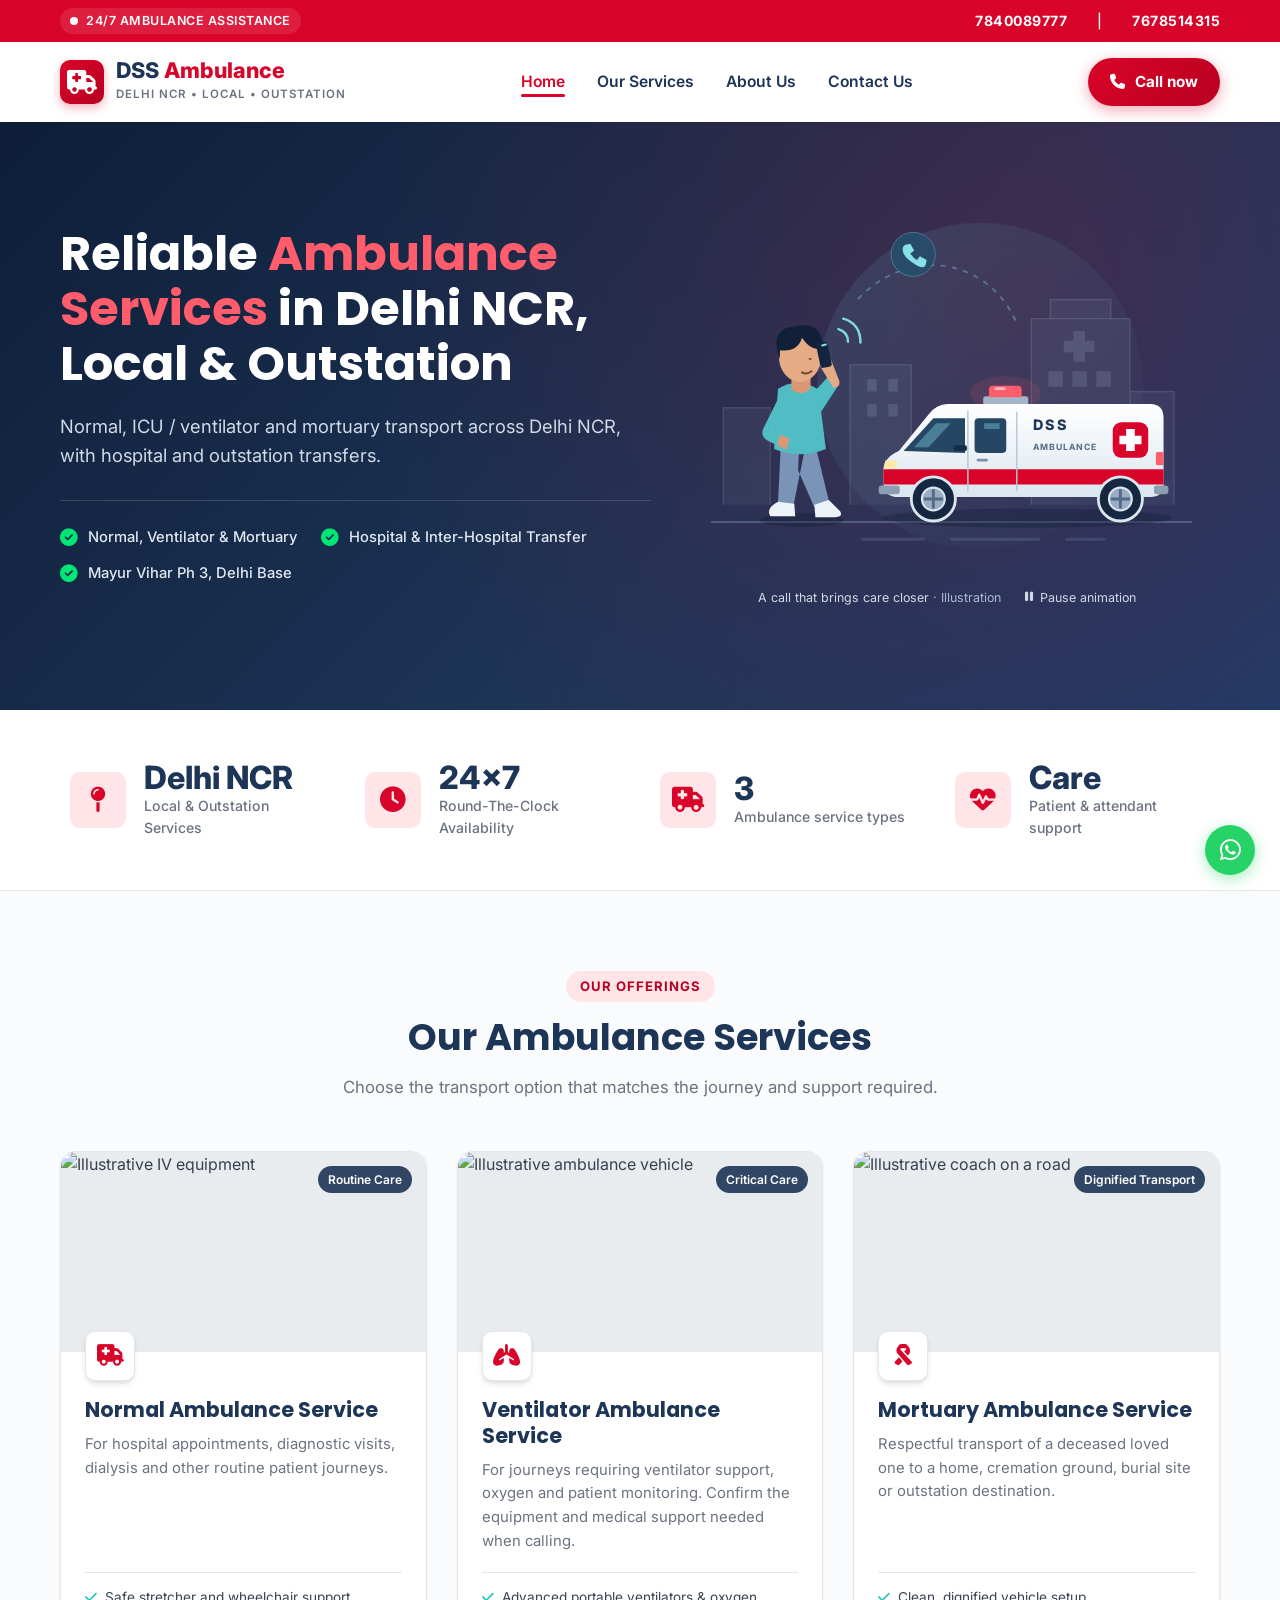
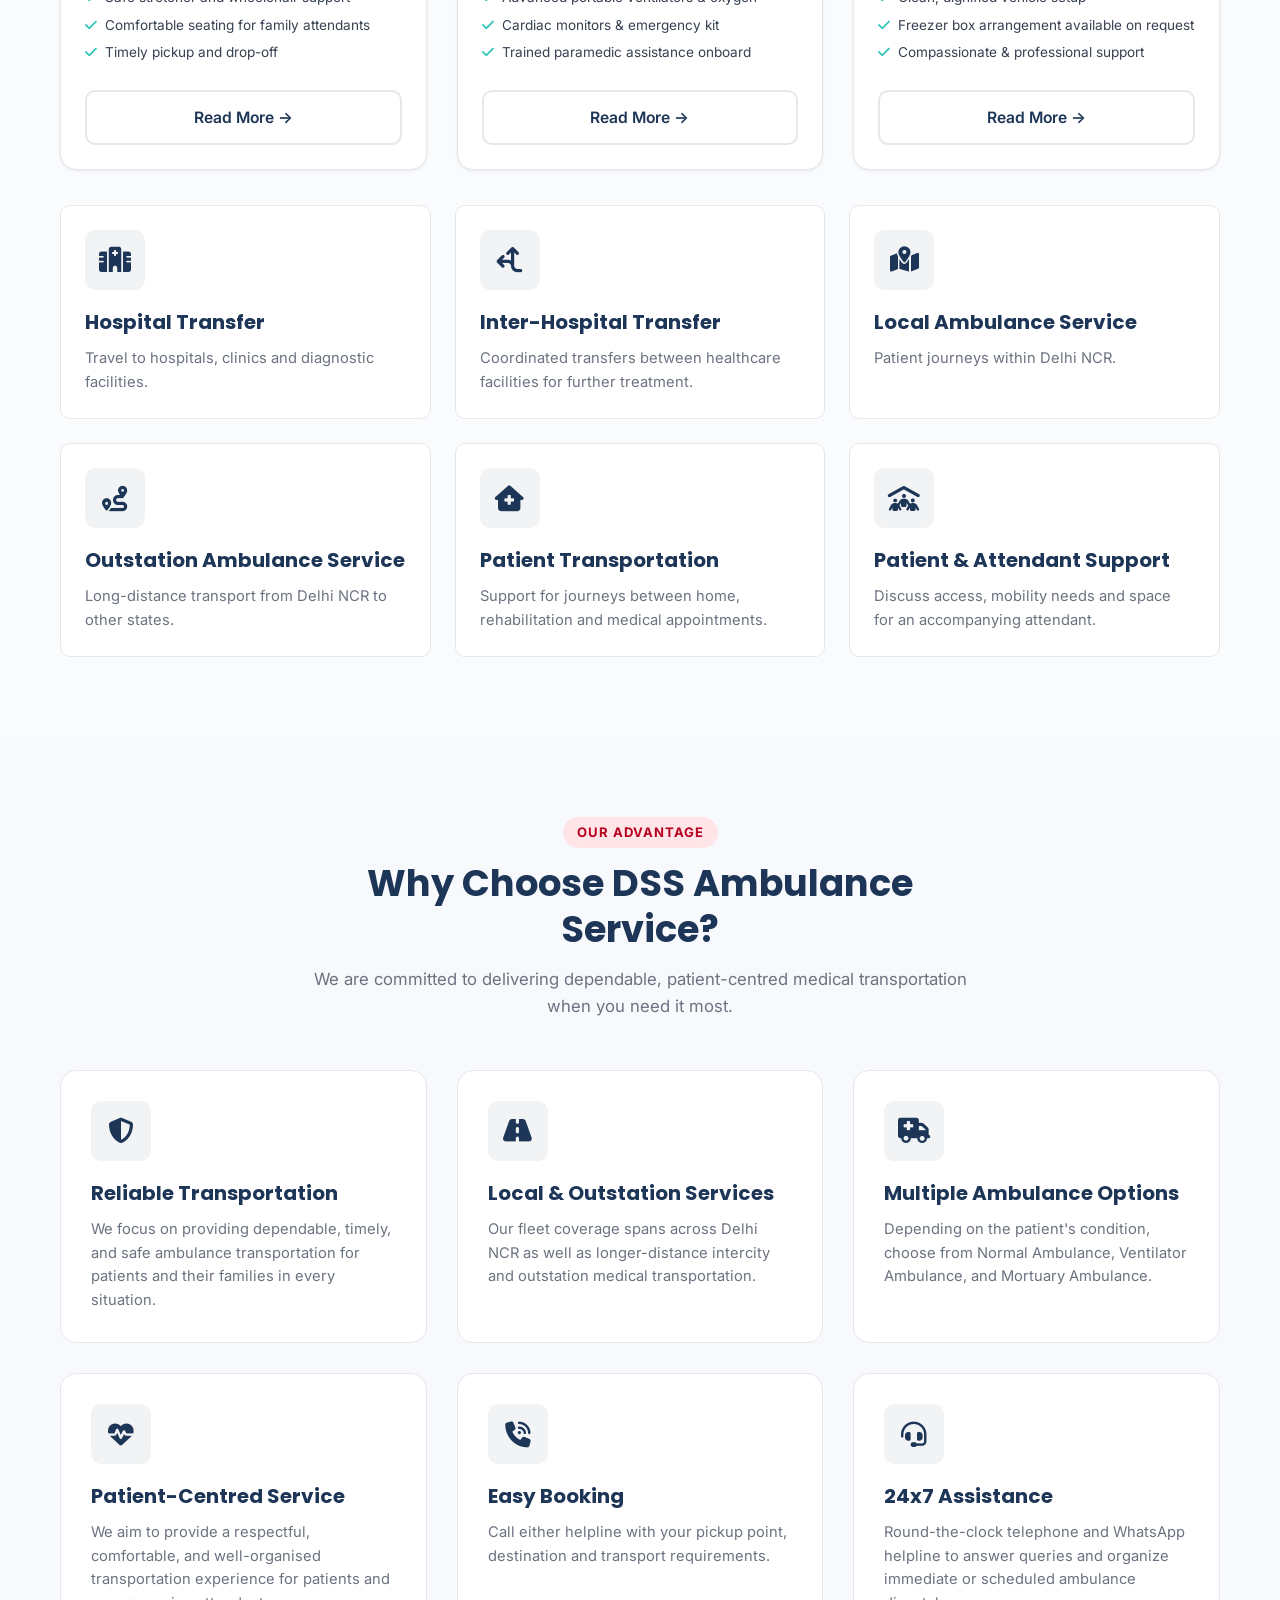
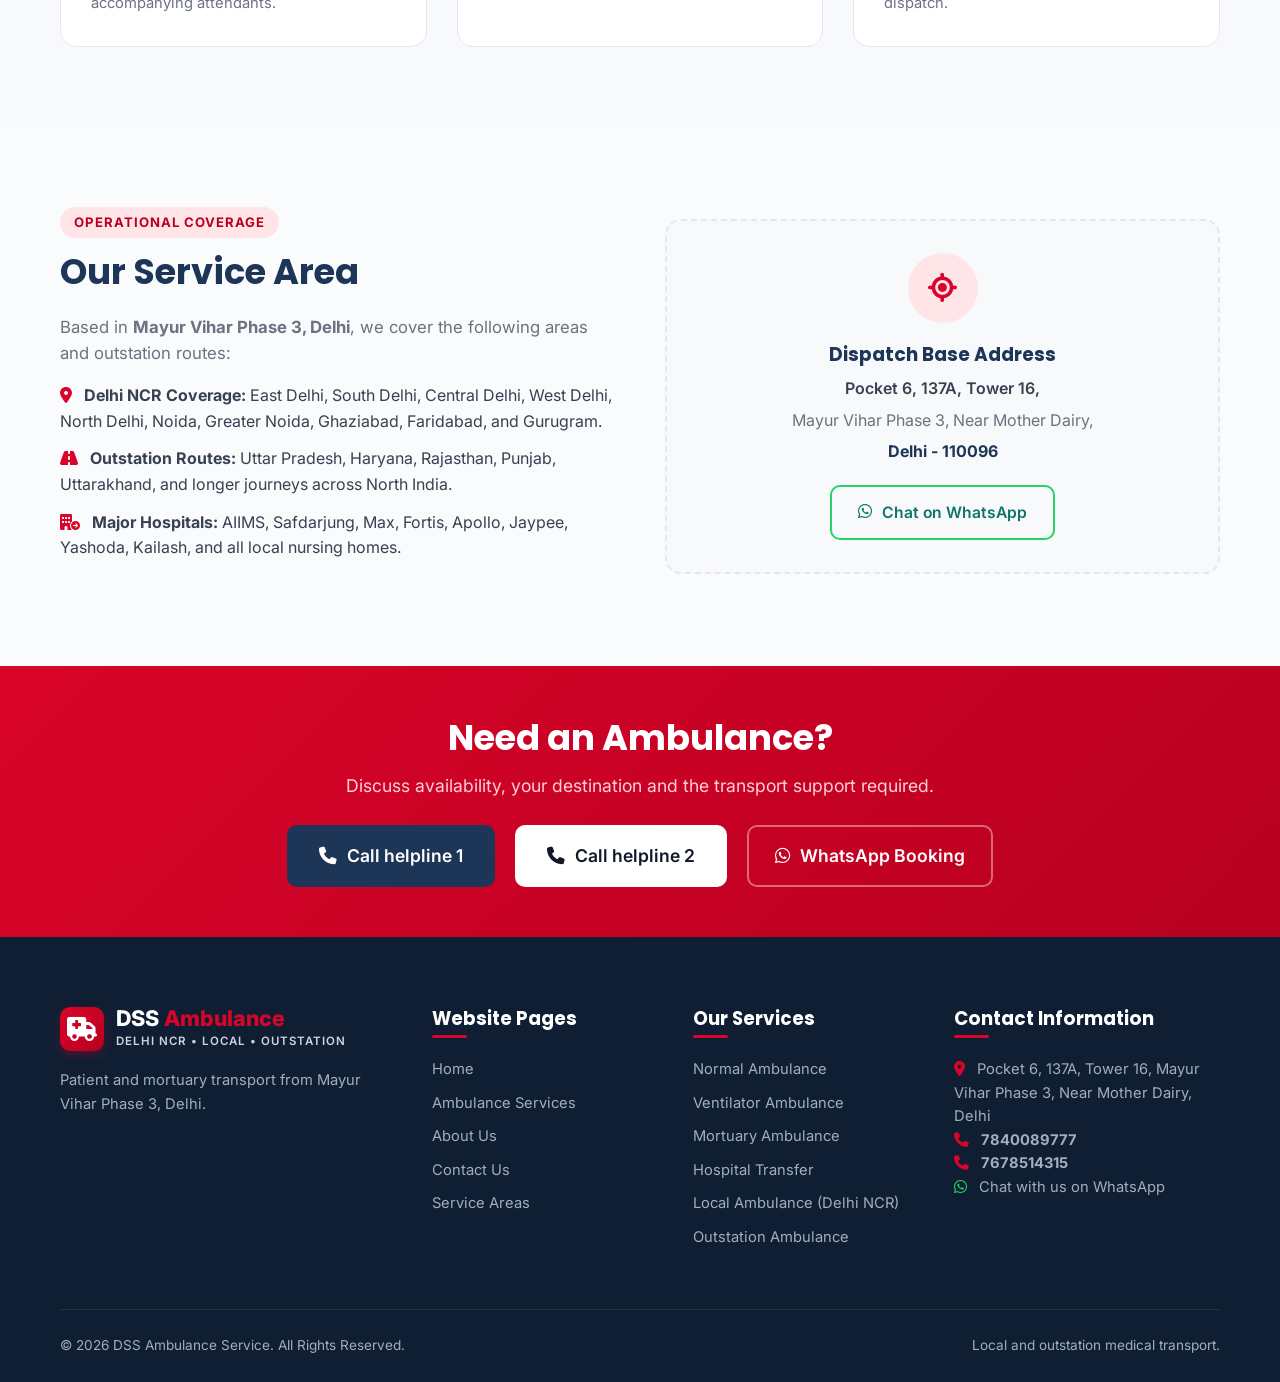
==== commit 59c08c13: "Refine website UI, animate hero, and redesign contact page" ====
--- a/index.html
+++ b/index.html
@@ -1,536 +1,768 @@
-<!DOCTYPE html>
-<html lang="en">
-<head>
-  <meta charset="UTF-8">
-  <meta name="viewport" content="width=device-width, initial-scale=1.0">
-  <title>DSS Ambulance Service | Reliable Ambulance Services in Delhi NCR, Local & Outstation</title>
-  <meta name="description" content="DSS Ambulance Service provides dependable Normal, Ventilator, and Mortuary Ambulance Services across Delhi NCR, along with local, hospital transfer, patient transportation, and outstation medical journeys. Call 7840089777 / 7678514315.">
-  
-  <!-- Google Fonts & FontAwesome -->
-  <link rel="preconnect" href="https://fonts.googleapis.com">
-  <link rel="preconnect" href="https://fonts.gstatic.com" crossorigin>
-  <link href="https://fonts.googleapis.com/css2?family=Inter:wght@400;500;600;700&family=Poppins:wght@600;700;800&display=swap" rel="stylesheet">
-  <link rel="stylesheet" href="https://cdnjs.cloudflare.com/ajax/libs/font-awesome/6.4.0/css/all.min.css">
-  
-  <!-- Custom Stylesheet -->
-  <link rel="stylesheet" href="/style.css">
-</head>
-<body>
-
-  <!-- Top Emergency Strip -->
-  <aside class="emergency-topbar" aria-label="Emergency Contact Bar">
-    <div class="container">
-      <div class="topbar-badge">
-        <span class="pulse-dot"></span>
-        <span>24x7 Ambulance Available – Delhi NCR, Local & Outstation</span>
-      </div>
-      <div class="topbar-info">
-        <span><i class="fa-solid fa-phone-volume"></i> 24/7 Helpline:</span>
-        <a href="tel:7840089777" class="topbar-phone" style="margin-right:10px;">7840089777</a>
-        <span>|</span>
-        <a href="tel:7678514315" class="topbar-phone" style="margin-left:10px;">7678514315</a>
-      </div>
-    </div>
-  </aside>
-
-  <!-- Navigation Header -->
-  <header class="header">
-    <div class="container">
-      <nav class="navbar">
-        <a href="index.html" class="logo">
-          <div class="logo-icon">
-            <i class="fa-solid fa-truck-medical"></i>
-          </div>
-          <div class="logo-text">
-            <span class="logo-title">DSS <span>Ambulance</span></span>
-            <span class="logo-tagline">Delhi NCR • Local • Outstation</span>
-          </div>
-        </a>
-
-        <ul class="nav-links" id="navLinks">
-          <li><a href="index.html" class="nav-link active">Home</a></li>
-          <li><a href="services.html" class="nav-link">Our Services</a></li>
-          <li><a href="about.html" class="nav-link">About Us</a></li>
-          <li><a href="contact.html" class="nav-link">Contact Us</a></li>
-        </ul>
-
-        <div class="nav-cta">
-          <a href="tel:7840089777" class="btn-emergency">
-            <i class="fa-solid fa-phone"></i>
-            <span>Call 7840089777</span>
-          </a>
-          <button class="mobile-toggle" id="mobileToggle" aria-label="Toggle navigation menu">
-            <i class="fa-solid fa-bars"></i>
-          </button>
-        </div>
-      </nav>
-    </div>
-  </header>
-
-  <!-- Hero Section -->
-  <section class="hero">
-    <div class="container">
-      <div class="hero-grid">
-        <div class="hero-content">
-          <div class="hero-tag">
-            <i class="fa-solid fa-shield-heart"></i> Reliable Medical Transportation • 24x7 Support
-          </div>
-          <h1 class="hero-title">
-            Reliable <span>Ambulance Services</span> in Delhi NCR, Local & Outstation
-          </h1>
-          <p class="hero-desc">
-            DSS Ambulance Service provides dependable medical transportation services for patients requiring safe and timely travel to hospitals, clinics, homes, and other medical facilities across Delhi NCR and for longer-distance outstation journeys.
-          </p>
-          <div class="hero-buttons">
-            <a href="tel:7840089777" class="btn btn-primary" style="background:#e63946; font-size:1.05rem;">
-              <i class="fa-solid fa-phone-flip"></i> Call Now: 7840089777
-            </a>
-            <a href="tel:7678514315" class="btn btn-secondary" style="font-size:1.05rem;">
-              <i class="fa-solid fa-phone"></i> 7678514315
-            </a>
-            <button class="btn btn-outline-white open-booking-modal">
-              <i class="fa-solid fa-calendar-check"></i> Book Online
-            </button>
-          </div>
-          <div class="hero-highlights">
-            <div class="highlight-item">
-              <i class="fa-solid fa-circle-check"></i> Normal, Ventilator & Mortuary
-            </div>
-            <div class="highlight-item">
-              <i class="fa-solid fa-circle-check"></i> Hospital & Inter-Hospital Transfer
-            </div>
-            <div class="highlight-item">
-              <i class="fa-solid fa-circle-check"></i> Mayur Vihar Ph 3, Delhi Base
-            </div>
-          </div>
-        </div>
-
-        <!-- Quick Request Card -->
-        <div class="booking-card">
-          <div class="booking-header">
-            <h3><i class="fa-solid fa-truck-fast text-primary"></i> Ambulance Booking Assistance</h3>
-            <p>Call or submit details below to enquire about ambulance availability</p>
-          </div>
-          <form class="ambulance-booking-form">
-            <div class="form-group">
-              <label class="form-label" for="pickupLoc">Pickup Location *</label>
-              <div class="input-icon-wrap">
-                <i class="fa-solid fa-location-dot"></i>
-                <input type="text" id="pickupLoc" class="form-control" placeholder="House/Tower, Sector, Landmark (Delhi NCR)" required>
-              </div>
-            </div>
-
-            <div class="form-group">
-              <label class="form-label" for="destHospital">Destination / Hospital *</label>
-              <div class="input-icon-wrap">
-                <i class="fa-solid fa-hospital"></i>
-                <input type="text" id="destHospital" class="form-control" placeholder="Hospital, Clinic, Home, or Outstation City" required>
-              </div>
-            </div>
-
-            <div class="form-group">
-              <label class="form-label" for="ambType">Ambulance Service Type *</label>
-              <div class="input-icon-wrap">
-                <i class="fa-solid fa-kit-medical"></i>
-                <select id="ambType" class="form-control" required>
-                  <option value="normal" selected>Normal Ambulance (Routine / Appointments)</option>
-                  <option value="ventilator">Ventilator Ambulance (Critical Care & Paramedic)</option>
-                  <option value="mortuary">Mortuary Ambulance (Dignified Deceased Transport)</option>
-                  <option value="hospital-transfer">Hospital / Inter-Hospital Transfer</option>
-                  <option value="outstation">Outstation Ambulance (Long Distance)</option>
-                  <option value="local">Local Delhi NCR Ambulance</option>
-                </select>
-              </div>
-            </div>
-
-            <div class="form-group">
-              <label class="form-label" for="patientPhone">Contact Phone Number *</label>
-              <div class="input-icon-wrap">
-                <i class="fa-solid fa-phone"></i>
-                <input type="tel" id="patientPhone" class="form-control" placeholder="Your 10-digit mobile number" required pattern="[0-9]{10}">
-              </div>
-            </div>
-
-            <button type="submit" class="btn btn-primary btn-block" style="padding:14px;">
-              <i class="fa-solid fa-paper-plane"></i> Request Ambulance Now
-            </button>
-          </form>
-        </div>
-      </div>
-    </div>
-  </section>
-
-  <!-- Key Highlights Strip -->
-  <section class="stats-section">
-    <div class="container">
-      <div class="stats-grid">
-        <div class="stat-card">
-          <div class="stat-icon"><i class="fa-solid fa-map-pin"></i></div>
-          <div>
-            <div class="stat-number">Delhi NCR</div>
-            <div class="stat-label">Local & Outstation Services</div>
-          </div>
-        </div>
-        <div class="stat-card">
-          <div class="stat-icon"><i class="fa-solid fa-clock"></i></div>
-          <div>
-            <div class="stat-number">24x7</div>
-            <div class="stat-label">Round-The-Clock Availability</div>
-          </div>
-        </div>
-        <div class="stat-card">
-          <div class="stat-icon"><i class="fa-solid fa-truck-medical"></i></div>
-          <div>
-            <div class="stat-number">3+ Fleet</div>
-            <div class="stat-label">Normal, Ventilator, Mortuary</div>
-          </div>
-        </div>
-        <div class="stat-card">
-          <div class="stat-icon"><i class="fa-solid fa-heart-pulse"></i></div>
-          <div>
-            <div class="stat-number">100%</div>
-            <div class="stat-label">Patient & Attendant Support</div>
-          </div>
-        </div>
-      </div>
-    </div>
-  </section>
-
-  <!-- Our Ambulance Services -->
-  <section class="section">
-    <div class="container">
-      <div class="section-title-wrap">
-        <span class="badge-sub">Our Offerings</span>
-        <h2 class="section-title">Our Ambulance Services</h2>
-        <p class="section-subtitle">We provide dependable medical transportation services tailored to individual patient care, clinical urgency, and destination requirements.</p>
-      </div>
-
-      <div class="services-grid">
-        <!-- Service 1: Normal Ambulance -->
-        <article class="service-card">
-          <div class="service-img-wrap">
-            <img src="https://images.unsplash.com/photo-1516574187841-cb9cc2ca948b?auto=format&fit=crop&w=700&q=80" alt="Normal Ambulance Service">
-            <span class="service-badge">Routine Care</span>
-          </div>
-          <div class="service-body">
-            <div class="service-icon-float">
-              <i class="fa-solid fa-truck-medical"></i>
-            </div>
-            <h3>Normal Ambulance Service</h3>
-            <p>For regular patient transportation, routine hospital visits, specialist medical appointments, diagnostic scans, and other non-emergency medical transportation requirements.</p>
-            <ul class="service-features">
-              <li><i class="fa-solid fa-check"></i> Safe stretcher and wheelchair support</li>
-              <li><i class="fa-solid fa-check"></i> Comfortable seating for family attendants</li>
-              <li><i class="fa-solid fa-check"></i> Timely pickup and drop-off</li>
-            </ul>
-            <a href="services.html#normal" class="btn btn-outline btn-block">Read More &rarr;</a>
-          </div>
-        </article>
-
-        <!-- Service 2: Ventilator Ambulance -->
-        <article class="service-card">
-          <div class="service-img-wrap">
-            <img src="https://images.unsplash.com/photo-1587745416684-47953f16f02f?auto=format&fit=crop&w=700&q=80" alt="Ventilator Ambulance Service">
-            <span class="service-badge">Critical Care</span>
-          </div>
-          <div class="service-body">
-            <div class="service-icon-float">
-              <i class="fa-solid fa-lungs"></i>
-            </div>
-            <h3>Ventilator Ambulance Service</h3>
-            <p>For patients who require ventilator-supported medical transportation, oxygen management, vital sign monitoring, and appropriate medical assistance during their journey.</p>
-            <ul class="service-features">
-              <li><i class="fa-solid fa-check"></i> Advanced portable ventilators & oxygen</li>
-              <li><i class="fa-solid fa-check"></i> Cardiac monitors & emergency kit</li>
-              <li><i class="fa-solid fa-check"></i> Trained paramedic assistance onboard</li>
-            </ul>
-            <a href="services.html#ventilator" class="btn btn-outline btn-block">Read More &rarr;</a>
-          </div>
-        </article>
-
-        <!-- Service 3: Mortuary Ambulance -->
-        <article class="service-card">
-          <div class="service-img-wrap">
-            <img src="https://images.unsplash.com/photo-1544620347-c4fd4a3d5957?auto=format&fit=crop&w=700&q=80" alt="Mortuary Ambulance Service">
-            <span class="service-badge">Dignified Transport</span>
-          </div>
-          <div class="service-body">
-            <div class="service-icon-float">
-              <i class="fa-solid fa-ribbon"></i>
-            </div>
-            <h3>Mortuary Ambulance Service</h3>
-            <p>Respectful, dignified, and solemn transportation of deceased persons from hospitals, residences, or other locations to homes, cremation grounds, burial sites, or outstation destinations.</p>
-            <ul class="service-features">
-              <li><i class="fa-solid fa-check"></i> Clean, dignified vehicle setup</li>
-              <li><i class="fa-solid fa-check"></i> Freezer box arrangement available on request</li>
-              <li><i class="fa-solid fa-check"></i> Compassionate & professional support</li>
-            </ul>
-            <a href="services.html#mortuary" class="btn btn-outline btn-block">Read More &rarr;</a>
-          </div>
-        </article>
-      </div>
-
-      <!-- Extended Services Row -->
-      <div style="display:grid; grid-template-columns: repeat(auto-fit, minmax(280px, 1fr)); gap:24px; margin-top:35px;">
-        <div class="feature-box" style="background:#fff; border:1px solid var(--gray-border); padding:24px; border-radius:var(--radius-md);">
-          <div class="feature-icon"><i class="fa-solid fa-hospital"></i></div>
-          <h4>Hospital Transfer</h4>
-          <p>Smooth and timely transportation of patients between hospitals, clinics, nursing homes, and diagnostic facilities across Delhi NCR.</p>
-        </div>
-
-        <div class="feature-box" style="background:#fff; border:1px solid var(--gray-border); padding:24px; border-radius:var(--radius-md);">
-          <div class="feature-icon"><i class="fa-solid fa-arrows-split-up-and-left"></i></div>
-          <h4>Inter-Hospital Transfer</h4>
-          <p>Reliable and coordinated transportation for patients who need to be shifted from one healthcare facility to a specialized hospital.</p>
-        </div>
-
-        <div class="feature-box" style="background:#fff; border:1px solid var(--gray-border); padding:24px; border-radius:var(--radius-md);">
-          <div class="feature-icon"><i class="fa-solid fa-map-location-dot"></i></div>
-          <h4>Local Ambulance Service</h4>
-          <p>Quick ambulance transportation services across all sectors and areas of Delhi NCR for prompt local patient transit requirements.</p>
-        </div>
-
-        <div class="feature-box" style="background:#fff; border:1px solid var(--gray-border); padding:24px; border-radius:var(--radius-md);">
-          <div class="feature-icon"><i class="fa-solid fa-route"></i></div>
-          <h4>Outstation Ambulance Service</h4>
-          <p>Long-distance medical transportation from Delhi NCR to other states and regions, ensuring patient comfort during extended travel.</p>
-        </div>
-
-        <div class="feature-box" style="background:#fff; border:1px solid var(--gray-border); padding:24px; border-radius:var(--radius-md);">
-          <div class="feature-icon"><i class="fa-solid fa-house-medical"></i></div>
-          <h4>Patient Transportation</h4>
-          <p>Comprehensive transportation support for patients travelling between their home, hospital, clinic, diagnostic centre, or rehabilitation facility.</p>
-        </div>
-
-        <div class="feature-box" style="background:#fff; border:1px solid var(--gray-border); padding:24px; border-radius:var(--radius-md);">
-          <div class="feature-icon"><i class="fa-solid fa-people-roof"></i></div>
-          <h4>Patient & Attendant Support</h4>
-          <p>We aim to make the entire transportation process convenient, respectful, and reassuring for patients and accompanying family members.</p>
-        </div>
-      </div>
-    </div>
-  </section>
-
-  <!-- Why Choose Us -->
-  <section class="section section-bg-light">
-    <div class="container">
-      <div class="section-title-wrap">
-        <span class="badge-sub">Our Advantage</span>
-        <h2 class="section-title">Why Choose DSS Ambulance Service?</h2>
-        <p class="section-subtitle">We are committed to delivering dependable, patient-centred medical transportation when you need it most.</p>
-      </div>
-
-      <div class="features-grid">
-        <div class="feature-box">
-          <div class="feature-icon"><i class="fa-solid fa-shield-halved"></i></div>
-          <h4>Reliable Transportation</h4>
-          <p>We focus on providing dependable, timely, and safe ambulance transportation for patients and their families in every situation.</p>
-        </div>
-
-        <div class="feature-box">
-          <div class="feature-icon"><i class="fa-solid fa-road"></i></div>
-          <h4>Local & Outstation Services</h4>
-          <p>Our fleet coverage spans across Delhi NCR as well as longer-distance intercity and outstation medical transportation.</p>
-        </div>
-
-        <div class="feature-box">
-          <div class="feature-icon"><i class="fa-solid fa-truck-medical"></i></div>
-          <h4>Multiple Ambulance Options</h4>
-          <p>Depending on the patient's condition, choose from Normal Ambulance, Ventilator Ambulance, and Mortuary Ambulance.</p>
-        </div>
-
-        <div class="feature-box">
-          <div class="feature-icon"><i class="fa-solid fa-heart-pulse"></i></div>
-          <h4>Patient-Centred Service</h4>
-          <p>We aim to provide a respectful, comfortable, and well-organised transportation experience for patients and accompanying attendants.</p>
-        </div>
-
-        <div class="feature-box">
-          <div class="feature-icon"><i class="fa-solid fa-phone-volume"></i></div>
-          <h4>Easy Booking</h4>
-          <p>Contact us directly at 7840089777 or 7678514315 to enquire about ambulance availability and quick vehicle arrangement.</p>
-        </div>
-
-        <div class="feature-box">
-          <div class="feature-icon"><i class="fa-solid fa-headset"></i></div>
-          <h4>24x7 Assistance</h4>
-          <p>Round-the-clock telephone and WhatsApp helpline to answer queries and organize immediate or scheduled ambulance dispatch.</p>
-        </div>
-      </div>
-    </div>
-  </section>
-
-  <!-- Service Area Section -->
-  <section class="section">
-    <div class="container">
-      <div class="about-grid" style="align-items:center;">
-        <div>
-          <span class="badge-sub">Operational Coverage</span>
-          <h2 style="font-size: 2.2rem; margin-bottom: 20px;">Our Service Area</h2>
-          <p style="color:var(--gray); margin-bottom: 16px; font-size:1.05rem;">
-            <strong>DSS Ambulance Service</strong> operates from <strong>Mayur Vihar Phase 3, Delhi</strong>, serving patients across Delhi NCR and providing outstation ambulance transportation to destinations outside Delhi NCR.
-          </p>
-          <ul style="display:flex; flex-direction:column; gap:12px; margin-bottom:25px; color:var(--gray-dark);">
-            <li><i class="fa-solid fa-location-dot text-primary" style="margin-right:8px;"></i> <strong>Delhi NCR Coverage:</strong> East Delhi, South Delhi, Central Delhi, West Delhi, North Delhi, Noida, Greater Noida, Ghaziabad, Faridabad, and Gurugram.</li>
-            <li><i class="fa-solid fa-road text-primary" style="margin-right:8px;"></i> <strong>Outstation Routes:</strong> Uttar Pradesh, Haryana, Rajasthan, Punjab, Uttarakhand, and longer journeys across North India.</li>
-            <li><i class="fa-solid fa-building-circle-arrow-right text-primary" style="margin-right:8px;"></i> <strong>Major Hospitals:</strong> AIIMS, Safdarjung, Max, Fortis, Apollo, Jaypee, Yashoda, Kailash, and all local nursing homes.</li>
-          </ul>
-          <div style="display:flex; gap:12px; flex-wrap:wrap;">
-            <a href="tel:7840089777" class="btn btn-primary"><i class="fa-solid fa-phone"></i> Call 7840089777</a>
-            <a href="tel:7678514315" class="btn btn-secondary"><i class="fa-solid fa-phone"></i> Call 7678514315</a>
-          </div>
-        </div>
-
-        <div class="about-img-group">
-          <div style="background:#f8f9fa; border:2px dashed var(--gray-border); padding:32px; border-radius:var(--radius-lg); text-align:center;">
-            <div style="width:70px; height:70px; background:var(--primary-subtle); color:var(--primary); border-radius:50%; display:flex; align-items:center; justify-content:center; margin:0 auto 20px; font-size:1.8rem;">
-              <i class="fa-solid fa-location-crosshairs"></i>
-            </div>
-            <h3 style="margin-bottom:10px;">Dispatch Base Address</h3>
-            <p style="color:var(--gray-dark); font-weight:600; margin-bottom:6px;">Pocket 6, 137A, Tower 16,</p>
-            <p style="color:var(--gray); margin-bottom:6px;">Mayur Vihar Phase 3, Near Mother Dairy,</p>
-            <p style="color:var(--secondary); font-weight:700; margin-bottom:20px;">Delhi - 110096</p>
-            <a href="https://wa.me/917840089777?text=Hello%20DSS%20Ambulance,%20I%20need%20ambulance%20details" target="_blank" class="btn btn-outline" style="border-color:#25d366; color:#128c7e;">
-              <i class="fa-brands fa-whatsapp"></i> Chat on WhatsApp
-            </a>
-          </div>
-        </div>
-      </div>
-    </div>
-  </section>
-
-  <!-- Emergency Callout Banner -->
-  <section class="emergency-cta-banner">
-    <div class="container">
-      <h2>Need an Ambulance?</h2>
-      <p>For Normal, Ventilator, Mortuary, Local, Hospital Transfer, or Outstation Ambulance Services, contact DSS Ambulance Service.</p>
-      <div class="cta-actions">
-        <a href="tel:7840089777" class="btn btn-secondary" style="font-size:1.1rem; padding:15px 30px;">
-          <i class="fa-solid fa-phone"></i> Call: 7840089777
-        </a>
-        <a href="tel:7678514315" class="btn btn-secondary" style="font-size:1.1rem; padding:15px 30px; background:#fff; color:var(--dark);">
-          <i class="fa-solid fa-phone"></i> Call: 7678514315
-        </a>
-        <a href="https://wa.me/917840089777?text=Need%20Ambulance%20Assistance%20Now" target="_blank" class="btn btn-outline-white" style="font-size:1.1rem;">
-          <i class="fa-brands fa-whatsapp"></i> WhatsApp Booking
-        </a>
-      </div>
-    </div>
-  </section>
-
-  <!-- Footer -->
-  <footer class="footer">
-    <div class="container">
-      <div class="footer-grid">
-        <div class="footer-about">
-          <div class="logo" style="margin-bottom:15px;">
-            <div class="logo-icon"><i class="fa-solid fa-truck-medical"></i></div>
-            <div class="logo-text">
-              <span class="logo-title">DSS <span>Ambulance</span></span>
-              <span class="logo-tagline" style="color:#cbd5e1;">Delhi NCR • Local • Outstation</span>
-            </div>
-          </div>
-          <p>DSS Ambulance Service provides dependable medical transportation services for patients requiring safe and timely travel to hospitals, clinics, homes, and other medical facilities.</p>
-          <div style="margin-top:15px;">
-            <span style="display:inline-block; background:rgba(255,255,255,0.1); padding:6px 14px; border-radius:var(--radius-sm); font-size:0.85rem; color:#fff;">
-              <i class="fa-solid fa-location-dot" style="color:var(--primary); margin-right:6px;"></i> Mayur Vihar Phase 3, Delhi
-            </span>
-          </div>
-        </div>
-
-        <div class="footer-col">
-          <h4>Website Pages</h4>
-          <ul class="footer-links">
-            <li><a href="index.html">Home</a></li>
-            <li><a href="services.html">Ambulance Services</a></li>
-            <li><a href="about.html">About Us</a></li>
-            <li><a href="contact.html">Contact Us</a></li>
-            <li><a href="services.html#service-areas">Service Areas</a></li>
-          </ul>
-        </div>
-
-        <div class="footer-col">
-          <h4>Our Services</h4>
-          <ul class="footer-links">
-            <li><a href="services.html#normal">Normal Ambulance</a></li>
-            <li><a href="services.html#ventilator">Ventilator Ambulance</a></li>
-            <li><a href="services.html#mortuary">Mortuary Ambulance</a></li>
-            <li><a href="services.html#hospital">Hospital Transfer</a></li>
-            <li><a href="services.html#local">Local Ambulance (Delhi NCR)</a></li>
-            <li><a href="services.html#outstation">Outstation Ambulance</a></li>
-          </ul>
-        </div>
-
-        <div class="footer-col">
-          <h4>Contact Information</h4>
-          <p><i class="fa-solid fa-location-dot" style="color:var(--primary); margin-right:8px;"></i> Pocket 6, 137A, Tower 16, Mayur Vihar Phase 3, Near Mother Dairy, Delhi</p>
-          <p><i class="fa-solid fa-phone" style="color:var(--primary); margin-right:8px;"></i> <strong><a href="tel:7840089777">7840089777</a></strong></p>
-          <p><i class="fa-solid fa-phone" style="color:var(--primary); margin-right:8px;"></i> <strong><a href="tel:7678514315">7678514315</a></strong></p>
-          <p><i class="fa-brands fa-whatsapp" style="color:#25d366; margin-right:8px;"></i> <a href="https://wa.me/917840089777" target="_blank">Chat with us on WhatsApp</a></p>
-        </div>
-      </div>
-
-      <div class="footer-bottom">
-        <p>&copy; 2026 DSS Ambulance Service. All Rights Reserved.</p>
-        <p>Reliable Ambulance Services in Delhi NCR, Local & Outstation.</p>
-      </div>
-    </div>
-  </footer>
-
-  <!-- Floating SOS & WhatsApp -->
-  <div class="floating-sos">
-    <a href="https://wa.me/917840089777?text=Hello%20DSS%20Ambulance,%20I%20need%20urgent%20service" target="_blank" class="whatsapp-btn" title="Chat on WhatsApp">
-      <i class="fa-brands fa-whatsapp"></i>
-    </a>
-    <a href="tel:7840089777" class="sos-btn" title="Call DSS Ambulance (7840089777)">
-      <i class="fa-solid fa-phone"></i>
-    </a>
-  </div>
-
-  <!-- Booking Modal -->
-  <div class="modal-overlay" id="bookingModal">
-    <div class="modal-box">
-      <button class="modal-close" id="closeModalBtn" aria-label="Close modal">&times;</button>
-      <div class="booking-header">
-        <h3><i class="fa-solid fa-truck-medical text-primary"></i> Ambulance Booking Assistance</h3>
-        <p>Call directly or submit details; we will assist you immediately</p>
-      </div>
-      <form class="ambulance-booking-form">
-        <div class="form-group">
-          <label class="form-label">Patient / Contact Person Name *</label>
-          <input type="text" class="form-control" placeholder="Enter name" required>
-        </div>
-        <div class="form-group">
-          <label class="form-label">Pickup Location (Delhi NCR) *</label>
-          <input type="text" class="form-control" placeholder="House/Tower, Sector, Landmark" required>
-        </div>
-        <div class="form-group">
-          <label class="form-label">Destination (Hospital, Clinic, Home, or Outstation) *</label>
-          <input type="text" class="form-control" placeholder="Destination address" required>
-        </div>
-        <div class="form-group">
-          <label class="form-label">Required Ambulance Type *</label>
-          <select class="form-control" required>
-            <option value="normal" selected>Normal Ambulance (Routine / Appointments)</option>
-            <option value="ventilator">Ventilator Ambulance (Critical Care & Paramedic)</option>
-            <option value="mortuary">Mortuary Ambulance (Dignified Deceased Transport)</option>
-            <option value="hospital-transfer">Hospital / Inter-Hospital Transfer</option>
-            <option value="outstation">Outstation Ambulance Service</option>
-            <option value="local">Local Delhi NCR Ambulance</option>
-          </select>
-        </div>
-        <div class="form-group">
-          <label class="form-label">Contact Phone Number *</label>
-          <input type="tel" class="form-control" placeholder="10-digit mobile number" required pattern="[0-9]{10}">
-        </div>
-        <button type="submit" class="btn btn-primary btn-block">
-          <i class="fa-solid fa-circle-check"></i> Submit Booking Enquiry
-        </button>
-      </form>
-    </div>
-  </div>
-
-  <!-- Script -->
-  <script src="/main.js"></script>
-</body>
-</html>
+<!DOCTYPE html>
+<html lang="en-IN">
+<head>
+  <meta charset="UTF-8">
+  <meta name="viewport" content="width=device-width, initial-scale=1.0">
+  <title>Ambulance Service in Delhi NCR | DSS Ambulance</title>
+  <meta name="description" content="Normal, ICU / ventilator and mortuary ambulance services from Mayur Vihar Phase 3, Delhi. Enquire about local, hospital and outstation transfers.">
+
+  <meta name="robots" content="index, follow, max-image-preview:large, max-snippet:-1, max-video-preview:-1">
+  <meta name="googlebot" content="index, follow">
+  <link rel="canonical" href="https://dssambulanceservice.in/">
+  <link rel="icon" type="image/svg+xml" href="favicon.svg">
+  <meta name="theme-color" content="#e63946">
+
+  <!-- Local SEO Geo Meta Tags -->
+  <meta name="geo.region" content="IN-DL">
+  <meta name="geo.placename" content="Mayur Vihar Phase 3, Delhi">
+  <meta name="geo.position" content="28.6083;77.3343">
+  <meta name="ICBM" content="28.6083, 77.3343">
+
+  <!-- Open Graph / Facebook / WhatsApp Preview -->
+  <meta property="og:type" content="website">
+  <meta property="og:site_name" content="DSS Ambulance Service">
+  <meta property="og:title" content="Ambulance Service in Delhi NCR | DSS Ambulance">
+  <meta property="og:description" content="Normal, ICU / ventilator and mortuary ambulance services from Mayur Vihar Phase 3, Delhi. Enquire about local, hospital and outstation transfers.">
+  <meta property="og:url" content="https://dssambulanceservice.in/">
+  <meta property="og:image" content="https://images.unsplash.com/photo-1587745416684-47953f16f02f?auto=format&amp;fit=crop&amp;w=1200&amp;q=80">
+  <meta property="og:locale" content="en_IN">
+
+  <!-- Twitter Card -->
+  <meta name="twitter:card" content="summary_large_image">
+  <meta name="twitter:title" content="Ambulance Service in Delhi NCR | DSS Ambulance">
+  <meta name="twitter:description" content="Normal, ICU / ventilator and mortuary ambulance services from Mayur Vihar Phase 3, Delhi. Enquire about local, hospital and outstation transfers.">
+  <meta name="twitter:image" content="https://images.unsplash.com/photo-1587745416684-47953f16f02f?auto=format&amp;fit=crop&amp;w=1200&amp;q=80">
+
+  <!-- Google Fonts &amp; FontAwesome -->
+  <link rel="preconnect" href="https://fonts.googleapis.com">
+  <link rel="preconnect" href="https://fonts.gstatic.com" crossorigin>
+  <link href="https://fonts.googleapis.com/css2?family=Inter:wght@400;500;600;700&amp;family=Poppins:wght@600;700;800&amp;display=swap" rel="stylesheet">
+  <link rel="stylesheet" href="https://cdnjs.cloudflare.com/ajax/libs/font-awesome/6.4.0/css/all.min.css">
+
+  <!-- Custom Stylesheet -->
+  <link rel="stylesheet" href="style.css">
+
+  <!-- Schema.org JSON-LD Structured Data for Local &amp; Emergency Business -->
+  <script type="application/ld+json">
+  {
+    "@context": "https://schema.org",
+    "@graph": [
+      {
+        "@type": [
+          "EmergencyService",
+          "MedicalBusiness",
+          "LocalBusiness"
+        ],
+        "@id": "https://dssambulanceservice.in/#business",
+        "name": "DSS Ambulance Service",
+        "alternateName": "DSS Ambulance Services Delhi NCR",
+        "url": "https://dssambulanceservice.in/",
+        "logo": "https://dssambulanceservice.in/favicon.svg",
+        "image": "https://images.unsplash.com/photo-1587745416684-47953f16f02f?auto=format&fit=crop&w=1200&q=80",
+        "description": "DSS Ambulance Service provides dependable 24/7 Normal, Ventilator/ICU, and Mortuary Ambulance Services across Delhi NCR and outstation destinations.",
+        "telephone": "+91-7840089777",
+        "priceRange": "INR",
+        "currenciesAccepted": "INR",
+        "paymentAccepted": "Cash, UPI, Net Banking, Credit Card",
+        "address": {
+          "@type": "PostalAddress",
+          "streetAddress": "Pocket 6, 137A, Tower 16, Mayur Vihar Phase 3, Near Mother Dairy",
+          "addressLocality": "Delhi",
+          "addressRegion": "Delhi",
+          "postalCode": "110096",
+          "addressCountry": "IN"
+        },
+        "geo": {
+          "@type": "GeoCoordinates",
+          "latitude": 28.6083,
+          "longitude": 77.3343
+        },
+        "openingHoursSpecification": {
+          "@type": "OpeningHoursSpecification",
+          "dayOfWeek": [
+            "Monday",
+            "Tuesday",
+            "Wednesday",
+            "Thursday",
+            "Friday",
+            "Saturday",
+            "Sunday"
+          ],
+          "opens": "00:00",
+          "closes": "23:59"
+        },
+        "areaServed": [
+          {
+            "@type": "City",
+            "name": "Delhi"
+          },
+          {
+            "@type": "City",
+            "name": "Noida"
+          },
+          {
+            "@type": "City",
+            "name": "Greater Noida"
+          },
+          {
+            "@type": "City",
+            "name": "Ghaziabad"
+          },
+          {
+            "@type": "City",
+            "name": "Faridabad"
+          },
+          {
+            "@type": "City",
+            "name": "Gurugram"
+          },
+          {
+            "@type": "State",
+            "name": "Delhi NCR"
+          },
+          {
+            "@type": "State",
+            "name": "Uttar Pradesh"
+          },
+          {
+            "@type": "State",
+            "name": "Haryana"
+          },
+          {
+            "@type": "State",
+            "name": "Rajasthan"
+          },
+          {
+            "@type": "State",
+            "name": "Punjab"
+          },
+          {
+            "@type": "State",
+            "name": "Uttarakhand"
+          },
+          {
+            "@type": "Country",
+            "name": "India"
+          }
+        ],
+        "contactPoint": [
+          {
+            "@type": "ContactPoint",
+            "telephone": "+91-7840089777",
+            "contactType": "ambulance enquiries",
+            "availableLanguage": [
+              "English",
+              "Hindi"
+            ]
+          },
+          {
+            "@type": "ContactPoint",
+            "telephone": "+91-7678514315",
+            "contactType": "ambulance enquiries",
+            "availableLanguage": [
+              "English",
+              "Hindi"
+            ]
+          }
+        ],
+        "hasOfferCatalog": {
+          "@type": "OfferCatalog",
+          "name": "Ambulance Transportation Services",
+          "itemListElement": [
+            {
+              "@type": "Offer",
+              "itemOffered": {
+                "@type": "Service",
+                "name": "Normal Ambulance Service",
+                "description": "Routine medical transportation for elderly individuals, clinic visits, hospital admissions and discharges."
+              }
+            },
+            {
+              "@type": "Offer",
+              "itemOffered": {
+                "@type": "Service",
+                "name": "Ventilator Ambulance Service",
+                "description": "Critical care ambulance equipped with ICU ventilator, cardiac monitor, infusion pump, and trained paramedic."
+              }
+            },
+            {
+              "@type": "Offer",
+              "itemOffered": {
+                "@type": "Service",
+                "name": "Mortuary Ambulance Service with Freezer Box",
+                "description": "Dignified deceased body transfer with freezer box arrangement for local Delhi NCR and long-distance outstation travel."
+              }
+            },
+            {
+              "@type": "Offer",
+              "itemOffered": {
+                "@type": "Service",
+                "name": "Hospital Transfer & Inter-Hospital Transit",
+                "description": "Coordinated transfer between hospitals, diagnostic clinics, and advanced trauma centers across Delhi NCR."
+              }
+            },
+            {
+              "@type": "Offer",
+              "itemOffered": {
+                "@type": "Service",
+                "name": "Outstation Ambulance Service",
+                "description": "Long-distance patient transport connecting Delhi NCR to Uttar Pradesh, Haryana, Punjab, Rajasthan, Uttarakhand, and Bihar."
+              }
+            }
+          ]
+        }
+      }
+    ]
+  }
+  </script>
+</head>
+<body>
+  <a class="skip-link" href="#main-content">Skip to main content</a>
+
+  <!-- Top Emergency Strip -->
+  <aside class="emergency-topbar" aria-label="Emergency Contact Bar">
+    <div class="container">
+      <div class="topbar-badge">
+        <span class="pulse-dot"></span>
+        <span>24/7 ambulance assistance</span>
+      </div>
+      <div class="topbar-info">
+
+        <a href="tel:+917840089777" class="topbar-phone" style="margin-right:10px;" aria-label="Call 7840089777">7840089777</a>
+        <span>|</span>
+        <a href="tel:+917678514315" class="topbar-phone" style="margin-left:10px;" aria-label="Call 7678514315">7678514315</a>
+      </div>
+    </div>
+  </aside>
+
+  <!-- Navigation Header -->
+  <header class="header">
+    <div class="container">
+      <nav class="navbar" aria-label="Main navigation">
+        <a href="index.html" class="logo">
+          <div class="logo-icon">
+            <i class="fa-solid fa-truck-medical" aria-hidden="true"></i>
+          </div>
+          <div class="logo-text">
+            <span class="logo-title">DSS <span>Ambulance</span></span>
+            <span class="logo-tagline">Delhi NCR • Local • Outstation</span>
+          </div>
+        </a>
+
+        <ul class="nav-links" id="navLinks">
+          <li><a href="index.html" class="nav-link active" aria-current="page">Home</a></li>
+          <li><a href="services.html" class="nav-link">Our Services</a></li>
+          <li><a href="about.html" class="nav-link">About Us</a></li>
+          <li><a href="contact.html" class="nav-link">Contact Us</a></li>
+        </ul>
+
+        <div class="nav-cta">
+          <a href="tel:+917840089777" class="btn-emergency" aria-label="Call DSS Ambulance on 7840089777">
+            <i class="fa-solid fa-phone" aria-hidden="true"></i>
+            <span>Call now</span>
+          </a>
+          <button class="mobile-toggle" id="mobileToggle" aria-label="Open navigation menu" aria-controls="navLinks" aria-expanded="false">
+            <i class="fa-solid fa-bars" aria-hidden="true"></i>
+          </button>
+        </div>
+      </nav>
+    </div>
+  </header>
+
+  <main id="main-content" tabindex="-1">
+
+  <!-- Hero Section -->
+  <section class="hero hero--intro" aria-labelledby="section-heading-1">
+    <div class="container">
+      <div class="hero-grid">
+        <div class="hero-content">
+
+          <h1 class="hero-title" id="section-heading-1">
+            Reliable <span>Ambulance Services</span> in Delhi NCR, Local &amp; Outstation
+          </h1>
+          <p class="hero-desc">Normal, ICU / ventilator and mortuary transport across Delhi NCR, with hospital and outstation transfers.</p>
+
+          <div class="hero-highlights">
+            <div class="highlight-item">
+              <i class="fa-solid fa-circle-check" aria-hidden="true"></i> Normal, Ventilator &amp; Mortuary
+            </div>
+            <div class="highlight-item">
+              <i class="fa-solid fa-circle-check" aria-hidden="true"></i> Hospital &amp; Inter-Hospital Transfer
+            </div>
+            <div class="highlight-item">
+              <i class="fa-solid fa-circle-check" aria-hidden="true"></i> Mayur Vihar Ph 3, Delhi Base
+            </div>
+          </div>
+        </div>
+
+        <figure class="hero-scene" id="heroScene">
+          <svg viewBox="0 0 560 400" role="img" aria-labelledby="hero-scene-title" aria-describedby="hero-scene-description" xmlns="http://www.w3.org/2000/svg">
+            <title id="hero-scene-title">A call that brings care closer</title>
+            <desc id="hero-scene-description">An illustrated person makes a phone call as an ambulance arrives beside them. This is an illustration, not live dispatch tracking.</desc>
+            <defs>
+              <linearGradient id="scene-halo" x1="0" y1="0" x2="1" y2="1">
+                <stop stop-color="#70d9e7" stop-opacity=".12"/>
+                <stop offset="1" stop-color="#70d9e7" stop-opacity="0"/>
+              </linearGradient>
+              <linearGradient id="ambulance-body" x1="0" y1="0" x2="0" y2="1">
+                <stop stop-color="#fff"/>
+                <stop offset="1" stop-color="#dbe6ef"/>
+              </linearGradient>
+            </defs>
+
+            <!-- Quiet city backdrop; the caller and vehicle remain the focal points. -->
+            <circle cx="310" cy="202" r="170" fill="url(#scene-halo)"/>
+            <g fill="#bdd3e9" fill-opacity=".06" stroke="#bdd3e9" stroke-opacity=".15" stroke-width="1.5">
+              <path d="M42 326V225h49v101M174 326V180h64v146M363 326V132h103v194M466 326V208h46v118"/>
+              <path d="M383 132v-20h63v20"/>
+            </g>
+            <g fill="#bdd3e9" opacity=".15">
+              <path d="M192 195h10v13h-10zm22 0h10v13h-10zm-22 26h10v13h-10zm22 0h10v13h-10zM381 187h15v16h-15zm25 0h15v16h-15zm25 0h15v16h-15z"/>
+              <path d="M407 145h12v10h10v12h-10v10h-12v-10h-10v-12h10z"/>
+            </g>
+            <path d="M30 344h500" stroke="#91aac8" stroke-opacity=".35" stroke-width="2" stroke-linecap="round"/>
+            <path d="M187 362h64m29 0h91m29 0h39" stroke="#91aac8" stroke-opacity=".18" stroke-width="3" stroke-linecap="round"/>
+            <ellipse cx="124" cy="342" rx="44" ry="7" fill="#08182c" opacity=".3"/>
+
+            <!-- Caller: phone held to the ear, with a subtle outgoing signal. -->
+            <g transform="translate(0 10)">
+              <path d="m102 252-3 63 16 3 12-60m-6 0 17-4 14 58-15 7-17-39" fill="#7994b6"/>
+              <path d="m99 313 17 2 1 13H91q-5-8 8-15m38 3 15-5 12 12q3 6-5 6h-21z" fill="#edf3f8"/>
+              <path d="M99 195q22-13 42 1l8 62q-26 11-54 0z" fill="#50bdc4"/>
+              <path d="m101 202-17 34q-4 8 4 13l14 7 6-11-12-6 15-25" fill="#50bdc4"/>
+              <path d="m101 243 10 4-3 12-10-5" fill="#d99873"/>
+              <path d="m137 198 14-15 12 7-19 29" fill="#50bdc4"/>
+              <path d="m151 185-9-15q-3-8 3-11 6-3 9 5l9 23q1 7-6 7" fill="#e5ab85"/>
+              <path d="M113 180v16q10 8 20-1v-17" fill="#d99873"/>
+              <ellipse cx="122" cy="162" rx="22" ry="26" fill="#e5ab85"/>
+              <path d="M101 164q-12-32 16-34 28-6 29 23-12 4-22-11-4 15-23 13z" fill="#102039"/>
+              <path d="M132 164h1m-9 14q5 3 10-1" stroke="#714936" stroke-width="2" stroke-linecap="round" fill="none"/>
+              <rect x="141" y="147" width="12" height="26" rx="3" fill="#12243e" transform="rotate(-12 147 160)"/>
+              <path d="m145 150 4-1" stroke="#8cd9e1" stroke-width="2" stroke-linecap="round"/>
+            </g>
+            <g class="scene-call-signal" fill="none" stroke="#7edbe3" stroke-width="2.5" stroke-linecap="round">
+              <path d="M162 143q10 3 10 13M167 132q18 5 18 25"/>
+            </g>
+            <path d="M183 111c54-56 136-42 165 26" fill="none" stroke="#79cbd9" stroke-opacity=".4" stroke-width="2" stroke-dasharray="4 8" stroke-linecap="round"/>
+            <g transform="translate(240 65)">
+              <circle r="23" fill="#284b69" stroke="#7edbe3" stroke-opacity=".35"/>
+              <path d="m-8-10 5-1 4 7-4 3q3 5 7 7l3-4 7 4-1 5q-2 5-10 0Q-11 3-11-5q0-4 3-5" fill="#88e1e4"/>
+            </g>
+
+            <!-- Left-facing ambulance settles beside the caller, never over them. -->
+            <g class="scene-ambulance">
+              <ellipse cx="359" cy="340" rx="151" ry="10" fill="#08182c" opacity=".3"/>
+              <g class="scene-beacon-glow">
+                <ellipse cx="336" cy="210" rx="37" ry="18" fill="#ff5c6c" opacity=".12"/>
+              </g>
+              <rect x="313" y="213" width="47" height="10" rx="3" fill="#a4b5c9"/>
+              <path d="M319 214v-8q0-4 4-4h26q4 0 4 4v8" fill="#ff5c6c"/>
+              <path d="M326 205h9" stroke="#ffb7c0" stroke-width="3" stroke-linecap="round"/>
+              <path d="m225 270 31-38q8-11 20-11h211q14 0 14 15v69q0 13-14 13H225q-16 0-16-15v-13q0-13 16-20Z" fill="url(#ambulance-body)"/>
+              <path d="m230 270 31-34h33v36z" fill="#254763"/>
+              <path d="m264 241-23 25h15l23-25" fill="#73b8ce" opacity=".5"/>
+              <rect x="304" y="236" width="33" height="36" rx="4" fill="#254763"/>
+              <path d="M314 241h16v6h-16z" fill="#73b8ce" opacity=".5"/>
+              <path d="M209 289h292v16H209z" fill="#d90429"/>
+              <path d="M297 228v84m51-83v83" stroke="#b7c7d8" stroke-width="1.5"/>
+              <rect x="306" y="278" width="12" height="3" rx="1.5" fill="#7990a8"/>
+              <rect x="204" y="306" width="22" height="9" rx="3" fill="#8c9eaf"/>
+              <rect x="491" y="306" width="15" height="9" rx="3" fill="#8c9eaf"/>
+              <path d="M211 280h12v8h-14z" fill="#ffe8a8"/>
+              <rect x="493" y="271" width="8" height="14" rx="2" fill="#ff5c6c"/>
+              <rect x="282" y="264" width="14" height="6" rx="2" fill="#142d48"/>
+              <text x="365" y="248" fill="#1d3557" font-family="Inter, sans-serif" font-weight="800" font-size="15" letter-spacing="2">DSS</text>
+              <text x="365" y="269" fill="#526b84" font-family="Inter, sans-serif" font-weight="700" font-size="9" letter-spacing="1">AMBULANCE</text>
+              <rect x="448" y="240" width="37" height="37" rx="9" fill="#d90429"/>
+              <path d="M462 247h9v7h7v9h-7v7h-9v-7h-7v-9h7z" fill="#fff"/>
+              <g fill="#152840" stroke="#dbe6ef" stroke-width="3">
+                <circle cx="261" cy="320" r="23"/>
+                <circle cx="456" cy="320" r="23"/>
+              </g>
+              <g fill="#9aadc2" stroke="#dce7ef" stroke-width="2">
+                <circle cx="261" cy="320" r="12"/>
+                <circle cx="456" cy="320" r="12"/>
+              </g>
+              <g class="scene-wheel" fill="none" stroke="#526b84" stroke-width="3">
+                <path d="M261 310v20m-10-10h20"/>
+              </g>
+              <g class="scene-wheel" fill="none" stroke="#526b84" stroke-width="3">
+                <path d="M456 310v20m-10-10h20"/>
+              </g>
+            </g>
+          </svg>
+          <figcaption class="hero-scene-caption">
+            <span>A call that brings care closer <span class="scene-illustration-label">· Illustration</span></span>
+            <button type="button" class="hero-animation-toggle" id="heroAnimationToggle" aria-controls="heroScene" hidden>
+              <i class="fa-solid fa-pause" aria-hidden="true"></i>
+              <span>Pause animation</span>
+            </button>
+          </figcaption>
+        </figure>
+      </div>
+    </div>
+  </section>
+
+  <!-- Key Highlights Strip -->
+  <section class="stats-section" aria-label="Service overview">
+    <div class="container">
+      <div class="stats-grid">
+        <div class="stat-card">
+          <div class="stat-icon"><i class="fa-solid fa-map-pin" aria-hidden="true"></i></div>
+          <div>
+            <div class="stat-number">Delhi NCR</div>
+            <div class="stat-label">Local &amp; Outstation Services</div>
+          </div>
+        </div>
+        <div class="stat-card">
+          <div class="stat-icon"><i class="fa-solid fa-clock" aria-hidden="true"></i></div>
+          <div>
+            <div class="stat-number">24x7</div>
+            <div class="stat-label">Round-The-Clock Availability</div>
+          </div>
+        </div>
+        <div class="stat-card">
+          <div class="stat-icon"><i class="fa-solid fa-truck-medical" aria-hidden="true"></i></div>
+          <div>
+            <div class="stat-number">3</div>
+            <div class="stat-label">Ambulance service types</div>
+          </div>
+        </div>
+        <div class="stat-card">
+          <div class="stat-icon"><i class="fa-solid fa-heart-pulse" aria-hidden="true"></i></div>
+          <div>
+            <div class="stat-number">Care</div>
+            <div class="stat-label">Patient &amp; attendant support</div>
+          </div>
+        </div>
+      </div>
+    </div>
+  </section>
+
+  <!-- Our Ambulance Services -->
+  <section class="section" aria-labelledby="section-heading-3">
+    <div class="container">
+      <div class="section-title-wrap">
+        <span class="badge-sub">Our Offerings</span>
+        <h2 class="section-title" id="section-heading-3">Our Ambulance Services</h2>
+        <p class="section-subtitle">Choose the transport option that matches the journey and support required.</p>
+      </div>
+
+      <div class="services-grid">
+        <!-- Service 1: Normal Ambulance -->
+        <article class="service-card">
+          <div class="service-img-wrap">
+            <img src="https://images.unsplash.com/photo-1516574187841-cb9cc2ca948b?auto=format&amp;fit=crop&amp;w=700&amp;q=80" alt="Illustrative IV equipment">
+            <span class="service-badge">Routine Care</span>
+          </div>
+          <div class="service-body">
+            <div class="service-icon-float">
+              <i class="fa-solid fa-truck-medical" aria-hidden="true"></i>
+            </div>
+            <h3>Normal Ambulance Service</h3>
+            <p>For hospital appointments, diagnostic visits, dialysis and other routine patient journeys.</p>
+            <ul class="service-features">
+              <li><i class="fa-solid fa-check" aria-hidden="true"></i> Safe stretcher and wheelchair support</li>
+              <li><i class="fa-solid fa-check" aria-hidden="true"></i> Comfortable seating for family attendants</li>
+              <li><i class="fa-solid fa-check" aria-hidden="true"></i> Timely pickup and drop-off</li>
+            </ul>
+            <a href="services.html#normal" class="btn btn-outline btn-block">Read More &rarr;</a>
+          </div>
+        </article>
+
+        <!-- Service 2: Ventilator Ambulance -->
+        <article class="service-card">
+          <div class="service-img-wrap">
+            <img src="https://images.unsplash.com/photo-1587745416684-47953f16f02f?auto=format&amp;fit=crop&amp;w=700&amp;q=80" alt="Illustrative ambulance vehicle">
+            <span class="service-badge">Critical Care</span>
+          </div>
+          <div class="service-body">
+            <div class="service-icon-float">
+              <i class="fa-solid fa-lungs" aria-hidden="true"></i>
+            </div>
+            <h3>Ventilator Ambulance Service</h3>
+            <p>For journeys requiring ventilator support, oxygen and patient monitoring. Confirm the equipment and medical support needed when calling.</p>
+            <ul class="service-features">
+              <li><i class="fa-solid fa-check" aria-hidden="true"></i> Advanced portable ventilators &amp; oxygen</li>
+              <li><i class="fa-solid fa-check" aria-hidden="true"></i> Cardiac monitors &amp; emergency kit</li>
+              <li><i class="fa-solid fa-check" aria-hidden="true"></i> Trained paramedic assistance onboard</li>
+            </ul>
+            <a href="services.html#ventilator" class="btn btn-outline btn-block">Read More &rarr;</a>
+          </div>
+        </article>
+
+        <!-- Service 3: Mortuary Ambulance -->
+        <article class="service-card">
+          <div class="service-img-wrap">
+            <img src="https://images.unsplash.com/photo-1544620347-c4fd4a3d5957?auto=format&amp;fit=crop&amp;w=700&amp;q=80" alt="Illustrative coach on a road">
+            <span class="service-badge">Dignified Transport</span>
+          </div>
+          <div class="service-body">
+            <div class="service-icon-float">
+              <i class="fa-solid fa-ribbon" aria-hidden="true"></i>
+            </div>
+            <h3>Mortuary Ambulance Service</h3>
+            <p>Respectful transport of a deceased loved one to a home, cremation ground, burial site or outstation destination.</p>
+            <ul class="service-features">
+              <li><i class="fa-solid fa-check" aria-hidden="true"></i> Clean, dignified vehicle setup</li>
+              <li><i class="fa-solid fa-check" aria-hidden="true"></i> Freezer box arrangement available on request</li>
+              <li><i class="fa-solid fa-check" aria-hidden="true"></i> Compassionate &amp; professional support</li>
+            </ul>
+            <a href="services.html#mortuary" class="btn btn-outline btn-block">Read More &rarr;</a>
+          </div>
+        </article>
+      </div>
+
+      <!-- Extended Services Row -->
+      <div style="display:grid; grid-template-columns: repeat(auto-fit, minmax(280px, 1fr)); gap:24px; margin-top:35px;">
+        <div class="feature-box" style="background:#fff; border:1px solid var(--gray-border); padding:24px; border-radius:var(--radius-md);">
+          <div class="feature-icon"><i class="fa-solid fa-hospital" aria-hidden="true"></i></div>
+          <h3 class="feature-heading">Hospital Transfer</h3>
+          <p>Travel to hospitals, clinics and diagnostic facilities.</p>
+        </div>
+
+        <div class="feature-box" style="background:#fff; border:1px solid var(--gray-border); padding:24px; border-radius:var(--radius-md);">
+          <div class="feature-icon"><i class="fa-solid fa-arrows-split-up-and-left" aria-hidden="true"></i></div>
+          <h3 class="feature-heading">Inter-Hospital Transfer</h3>
+          <p>Coordinated transfers between healthcare facilities for further treatment.</p>
+        </div>
+
+        <div class="feature-box" style="background:#fff; border:1px solid var(--gray-border); padding:24px; border-radius:var(--radius-md);">
+          <div class="feature-icon"><i class="fa-solid fa-map-location-dot" aria-hidden="true"></i></div>
+          <h3 class="feature-heading">Local Ambulance Service</h3>
+          <p>Patient journeys within Delhi NCR.</p>
+        </div>
+
+        <div class="feature-box" style="background:#fff; border:1px solid var(--gray-border); padding:24px; border-radius:var(--radius-md);">
+          <div class="feature-icon"><i class="fa-solid fa-route" aria-hidden="true"></i></div>
+          <h3 class="feature-heading">Outstation Ambulance Service</h3>
+          <p>Long-distance transport from Delhi NCR to other states.</p>
+        </div>
+
+        <div class="feature-box" style="background:#fff; border:1px solid var(--gray-border); padding:24px; border-radius:var(--radius-md);">
+          <div class="feature-icon"><i class="fa-solid fa-house-medical" aria-hidden="true"></i></div>
+          <h3 class="feature-heading">Patient Transportation</h3>
+          <p>Support for journeys between home, rehabilitation and medical appointments.</p>
+        </div>
+
+        <div class="feature-box" style="background:#fff; border:1px solid var(--gray-border); padding:24px; border-radius:var(--radius-md);">
+          <div class="feature-icon"><i class="fa-solid fa-people-roof" aria-hidden="true"></i></div>
+          <h3 class="feature-heading">Patient &amp; Attendant Support</h3>
+          <p>Discuss access, mobility needs and space for an accompanying attendant.</p>
+        </div>
+      </div>
+    </div>
+  </section>
+
+  <!-- Why Choose Us -->
+  <section class="section section-bg-light" aria-labelledby="section-heading-4">
+    <div class="container">
+      <div class="section-title-wrap">
+        <span class="badge-sub">Our Advantage</span>
+        <h2 class="section-title" id="section-heading-4">Why Choose DSS Ambulance Service?</h2>
+        <p class="section-subtitle">We are committed to delivering dependable, patient-centred medical transportation when you need it most.</p>
+      </div>
+
+      <div class="features-grid">
+        <div class="feature-box">
+          <div class="feature-icon"><i class="fa-solid fa-shield-halved" aria-hidden="true"></i></div>
+          <h3 class="feature-heading">Reliable Transportation</h3>
+          <p>We focus on providing dependable, timely, and safe ambulance transportation for patients and their families in every situation.</p>
+        </div>
+
+        <div class="feature-box">
+          <div class="feature-icon"><i class="fa-solid fa-road" aria-hidden="true"></i></div>
+          <h3 class="feature-heading">Local &amp; Outstation Services</h3>
+          <p>Our fleet coverage spans across Delhi NCR as well as longer-distance intercity and outstation medical transportation.</p>
+        </div>
+
+        <div class="feature-box">
+          <div class="feature-icon"><i class="fa-solid fa-truck-medical" aria-hidden="true"></i></div>
+          <h3 class="feature-heading">Multiple Ambulance Options</h3>
+          <p>Depending on the patient's condition, choose from Normal Ambulance, Ventilator Ambulance, and Mortuary Ambulance.</p>
+        </div>
+
+        <div class="feature-box">
+          <div class="feature-icon"><i class="fa-solid fa-heart-pulse" aria-hidden="true"></i></div>
+          <h3 class="feature-heading">Patient-Centred Service</h3>
+          <p>We aim to provide a respectful, comfortable, and well-organised transportation experience for patients and accompanying attendants.</p>
+        </div>
+
+        <div class="feature-box">
+          <div class="feature-icon"><i class="fa-solid fa-phone-volume" aria-hidden="true"></i></div>
+          <h3 class="feature-heading">Easy Booking</h3>
+          <p>Call either helpline with your pickup point, destination and transport requirements.</p>
+        </div>
+
+        <div class="feature-box">
+          <div class="feature-icon"><i class="fa-solid fa-headset" aria-hidden="true"></i></div>
+          <h3 class="feature-heading">24x7 Assistance</h3>
+          <p>Round-the-clock telephone and WhatsApp helpline to answer queries and organize immediate or scheduled ambulance dispatch.</p>
+        </div>
+      </div>
+    </div>
+  </section>
+
+  <!-- Service Area Section -->
+  <section class="section" aria-labelledby="section-heading-5">
+    <div class="container">
+      <div class="about-grid" style="align-items:center;">
+        <div>
+          <span class="badge-sub">Operational Coverage</span>
+          <h2 style="font-size: 2.2rem; margin-bottom: 20px;" id="section-heading-5">Our Service Area</h2>
+          <p style="color:var(--gray); margin-bottom: 16px; font-size:1.05rem;">Based in <strong>Mayur Vihar Phase 3, Delhi</strong>, we cover the following areas and outstation routes:</p>
+          <ul style="display:flex; flex-direction:column; gap:12px; margin-bottom:25px; color:var(--gray-dark);">
+            <li><i class="fa-solid fa-location-dot text-primary" style="margin-right:8px;" aria-hidden="true"></i> <strong>Delhi NCR Coverage:</strong> East Delhi, South Delhi, Central Delhi, West Delhi, North Delhi, Noida, Greater Noida, Ghaziabad, Faridabad, and Gurugram.</li>
+            <li><i class="fa-solid fa-road text-primary" style="margin-right:8px;" aria-hidden="true"></i> <strong>Outstation Routes:</strong> Uttar Pradesh, Haryana, Rajasthan, Punjab, Uttarakhand, and longer journeys across North India.</li>
+            <li><i class="fa-solid fa-building-circle-arrow-right text-primary" style="margin-right:8px;" aria-hidden="true"></i> <strong>Major Hospitals:</strong> AIIMS, Safdarjung, Max, Fortis, Apollo, Jaypee, Yashoda, Kailash, and all local nursing homes.</li>
+          </ul>
+
+        </div>
+
+        <div class="about-img-group">
+          <div style="background:#f8f9fa; border:2px dashed var(--gray-border); padding:32px; border-radius:var(--radius-lg); text-align:center;">
+            <div style="width:70px; height:70px; background:var(--primary-subtle); color:var(--primary); border-radius:50%; display:flex; align-items:center; justify-content:center; margin:0 auto 20px; font-size:1.8rem;">
+              <i class="fa-solid fa-location-crosshairs" aria-hidden="true"></i>
+            </div>
+            <h3 style="margin-bottom:10px;">Dispatch Base Address</h3>
+            <p style="color:var(--gray-dark); font-weight:600; margin-bottom:6px;">Pocket 6, 137A, Tower 16,</p>
+            <p style="color:var(--gray); margin-bottom:6px;">Mayur Vihar Phase 3, Near Mother Dairy,</p>
+            <p style="color:var(--secondary); font-weight:700; margin-bottom:20px;">Delhi - 110096</p>
+            <a href="https://wa.me/917840089777?text=Hello%20DSS%20Ambulance,%20I%20need%20ambulance%20details" target="_blank" class="btn btn-outline whatsapp-outline" style="border-color:#25d366;" rel="noopener noreferrer">
+              <i class="fa-brands fa-whatsapp" aria-hidden="true"></i> Chat on WhatsApp
+            </a>
+          </div>
+        </div>
+      </div>
+    </div>
+  </section>
+
+  <!-- Emergency Callout Banner -->
+  <section class="emergency-cta-banner" aria-labelledby="section-heading-6">
+    <div class="container">
+      <h2 id="section-heading-6">Need an Ambulance?</h2>
+      <p>Discuss availability, your destination and the transport support required.</p>
+      <div class="cta-actions">
+        <a href="tel:7840089777" class="btn btn-secondary" style="font-size:1.1rem; padding:15px 30px;" aria-label="Call helpline 1, 7840089777"><i class="fa-solid fa-phone" aria-hidden="true"></i> Call helpline 1</a>
+        <a href="tel:7678514315" class="btn btn-secondary" style="font-size:1.1rem; padding:15px 30px; background:#fff; color:var(--dark);" aria-label="Call helpline 2, 7678514315"><i class="fa-solid fa-phone" aria-hidden="true"></i> Call helpline 2</a>
+        <a href="https://wa.me/917840089777?text=Need%20Ambulance%20Assistance%20Now" target="_blank" class="btn btn-outline-white" style="font-size:1.1rem;" rel="noopener noreferrer">
+          <i class="fa-brands fa-whatsapp" aria-hidden="true"></i> WhatsApp Booking
+        </a>
+      </div>
+    </div>
+  </section>
+
+  </main>
+
+  <!-- Footer -->
+  <footer class="footer">
+    <div class="container">
+      <div class="footer-grid">
+        <div class="footer-about">
+          <div class="logo" style="margin-bottom:15px;">
+            <div class="logo-icon"><i class="fa-solid fa-truck-medical" aria-hidden="true"></i></div>
+            <div class="logo-text">
+              <span class="logo-title">DSS <span>Ambulance</span></span>
+              <span class="logo-tagline" style="color:#cbd5e1;">Delhi NCR • Local • Outstation</span>
+            </div>
+          </div>
+          <p>Patient and mortuary transport from Mayur Vihar Phase 3, Delhi.</p>
+
+        </div>
+
+        <div class="footer-col">
+          <h2>Website Pages</h2>
+          <ul class="footer-links">
+            <li><a href="index.html">Home</a></li>
+            <li><a href="services.html">Ambulance Services</a></li>
+            <li><a href="about.html">About Us</a></li>
+            <li><a href="contact.html">Contact Us</a></li>
+            <li><a href="services.html#service-areas">Service Areas</a></li>
+          </ul>
+        </div>
+
+        <div class="footer-col">
+          <h2>Our Services</h2>
+          <ul class="footer-links">
+            <li><a href="services.html#normal">Normal Ambulance</a></li>
+            <li><a href="services.html#ventilator">Ventilator Ambulance</a></li>
+            <li><a href="services.html#mortuary">Mortuary Ambulance</a></li>
+            <li><a href="services.html#hospital">Hospital Transfer</a></li>
+            <li><a href="services.html#local">Local Ambulance (Delhi NCR)</a></li>
+            <li><a href="services.html#outstation">Outstation Ambulance</a></li>
+          </ul>
+        </div>
+
+        <div class="footer-col">
+          <h2>Contact Information</h2>
+          <address><i class="fa-solid fa-location-dot" style="color:var(--primary); margin-right:8px;" aria-hidden="true"></i> Pocket 6, 137A, Tower 16, Mayur Vihar Phase 3, Near Mother Dairy, Delhi</address>
+          <p><i class="fa-solid fa-phone" style="color:var(--primary); margin-right:8px;" aria-hidden="true"></i> <strong><a href="tel:7840089777">7840089777</a></strong></p>
+          <p><i class="fa-solid fa-phone" style="color:var(--primary); margin-right:8px;" aria-hidden="true"></i> <strong><a href="tel:7678514315">7678514315</a></strong></p>
+          <p><i class="fa-brands fa-whatsapp" style="color:#25d366; margin-right:8px;" aria-hidden="true"></i> <a href="https://wa.me/917840089777" target="_blank" rel="noopener noreferrer">Chat with us on WhatsApp</a></p>
+        </div>
+      </div>
+
+      <div class="footer-bottom">
+        <p>&copy; 2026 DSS Ambulance Service. All Rights Reserved.</p>
+        <p>Local and outstation medical transport.</p>
+      </div>
+    </div>
+  </footer>
+
+  <!-- Floating WhatsApp -->
+  <nav class="floating-sos" aria-label="WhatsApp contact">
+    <a href="https://wa.me/917840089777?text=Hello%20DSS%20Ambulance,%20I%20need%20urgent%20service" target="_blank" class="whatsapp-btn" title="Chat on WhatsApp" rel="noopener noreferrer" aria-label="Chat on WhatsApp">
+      <i class="fa-brands fa-whatsapp" aria-hidden="true"></i>
+    </a>
+
+  </nav>
+
+  <!-- Booking Modal -->
+  <div class="modal-overlay" id="bookingModal">
+    <div class="modal-box">
+      <button class="modal-close" id="closeModalBtn" aria-label="Close modal">&times;</button>
+      <div class="booking-header">
+        <h2><i class="fa-solid fa-truck-medical text-primary" aria-hidden="true"></i> Ambulance Booking Assistance</h2>
+        <p>Online booking is currently unavailable. Please call either helpline.</p>
+      </div>
+      <form class="ambulance-booking-form">
+        <fieldset disabled aria-label="Online enquiry form, currently unavailable">
+        <div class="form-group">
+          <label class="form-label">Patient / Contact Person Name *</label>
+          <input type="text" class="form-control" placeholder="Enter name" required>
+        </div>
+        <div class="form-group">
+          <label class="form-label">Pickup Location (Delhi NCR) *</label>
+          <input type="text" class="form-control" placeholder="House/Tower, Sector, Landmark" required>
+        </div>
+        <div class="form-group">
+          <label class="form-label">Destination (Hospital, Clinic, Home, or Outstation) *</label>
+          <input type="text" class="form-control" placeholder="Destination address" required>
+        </div>
+        <div class="form-group">
+          <label class="form-label">Required Ambulance Type *</label>
+          <select class="form-control" required>
+            <option value="normal" selected>Normal Ambulance (Routine / Appointments)</option>
+            <option value="ventilator">Ventilator Ambulance (Critical Care &amp; Paramedic)</option>
+            <option value="mortuary">Mortuary Ambulance (Dignified Deceased Transport)</option>
+            <option value="hospital-transfer">Hospital / Inter-Hospital Transfer</option>
+            <option value="outstation">Outstation Ambulance Service</option>
+            <option value="local">Local Delhi NCR Ambulance</option>
+          </select>
+        </div>
+        <div class="form-group">
+          <label class="form-label">Contact Phone Number *</label>
+          <input type="tel" class="form-control" placeholder="10-digit mobile number" required pattern="[0-9]{10}">
+        </div>
+        <button type="submit" class="btn btn-primary btn-block">
+          <i class="fa-solid fa-circle-check" aria-hidden="true"></i> Submit Booking Enquiry
+        </button>
+        </fieldset>
+      </form>
+    </div>
+  </div>
+
+  <!-- Script -->
+  <script src="main.js"></script>
+</body>
+</html>
--- a/style.css
+++ b/style.css
@@ -1,1418 +1,1679 @@
-/* ==========================================================================
-   RAPIDCARE AMBULANCE SERVICES - MODERN RESPONSIVE STYLESHEET
-   ========================================================================== */
-
-:root {
-  --primary: #d90429;
-  --primary-dark: #b80020;
-  --primary-light: #ef233c;
-  --primary-subtle: #ffe5e8;
-  --secondary: #1d3557;
-  --secondary-dark: #0f1e33;
-  --secondary-light: #2c4f7c;
-  --accent: #00b4d8;
-  --accent-dark: #0077b6;
-  --accent-light: #90e0ef;
-  --success: #2ec4b6;
-  --warning: #ffb703;
-  --dark: #111827;
-  --gray-dark: #374151;
-  --gray: #6b7280;
-  --gray-light: #f3f4f6;
-  --gray-border: #e5e7eb;
-  --white: #ffffff;
-  
-  --shadow-sm: 0 1px 3px rgba(0, 0, 0, 0.08);
-  --shadow-md: 0 4px 6px -1px rgba(0, 0, 0, 0.1), 0 2px 4px -1px rgba(0, 0, 0, 0.06);
-  --shadow-lg: 0 10px 25px -5px rgba(0, 0, 0, 0.12), 0 8px 10px -6px rgba(0, 0, 0, 0.08);
-  --shadow-pulse: 0 0 0 0 rgba(217, 4, 41, 0.7);
-  
-  --radius-sm: 6px;
-  --radius-md: 10px;
-  --radius-lg: 16px;
-  --radius-full: 9999px;
-  
-  --transition: all 0.3s ease;
-}
-
-* {
-  margin: 0;
-  padding: 0;
-  box-sizing: border-box;
-}
-
-html {
-  scroll-behavior: smooth;
-  font-size: 16px;
-}
-
-body {
-  font-family: 'Inter', -apple-system, BlinkMacSystemFont, 'Segoe UI', Roboto, Oxygen, Ubuntu, Cantarell, sans-serif;
-  color: var(--gray-dark);
-  background-color: #fafbfc;
-  line-height: 1.6;
-  overflow-x: hidden;
-}
-
-h1, h2, h3, h4, h5, h6 {
-  font-family: 'Poppins', sans-serif;
-  color: var(--secondary);
-  font-weight: 700;
-  line-height: 1.25;
-}
-
-a {
-  text-decoration: none;
-  color: inherit;
-  transition: var(--transition);
-}
-
-ul {
-  list-style: none;
-}
-
-img {
-  max-width: 100%;
-  height: auto;
-  display: block;
-}
-
-.container {
-  width: 100%;
-  max-width: 1200px;
-  margin: 0 auto;
-  padding: 0 20px;
-}
-
-/* ==========================================================================
-   TOP EMERGENCY STRIP
-   ========================================================================== */
-.emergency-topbar {
-  background: var(--primary);
-  color: var(--white);
-  padding: 8px 0;
-  font-size: 0.88rem;
-  font-weight: 500;
-}
-
-.emergency-topbar .container {
-  display: flex;
-  justify-content: space-between;
-  align-items: center;
-  flex-wrap: wrap;
-  gap: 10px;
-}
-
-.topbar-badge {
-  display: inline-flex;
-  align-items: center;
-  gap: 8px;
-  background: rgba(255, 255, 255, 0.2);
-  padding: 3px 10px;
-  border-radius: var(--radius-full);
-  font-weight: 600;
-  font-size: 0.78rem;
-  letter-spacing: 0.5px;
-  text-transform: uppercase;
-}
-
-.pulse-dot {
-  width: 8px;
-  height: 8px;
-  background-color: #fff;
-  border-radius: 50%;
-  box-shadow: 0 0 0 0 rgba(255, 255, 255, 0.7);
-  animation: pulse-white 1.6s infinite;
-}
-
-.topbar-info {
-  display: flex;
-  align-items: center;
-  gap: 20px;
-}
-
-.topbar-phone {
-  display: inline-flex;
-  align-items: center;
-  gap: 6px;
-  color: #fff;
-  font-weight: 700;
-  letter-spacing: 0.5px;
-}
-
-.topbar-phone:hover {
-  text-decoration: underline;
-}
-
-/* ==========================================================================
-   NAVIGATION
-   ========================================================================== */
-.header {
-  background: var(--white);
-  position: sticky;
-  top: 0;
-  z-index: 100;
-  box-shadow: var(--shadow-sm);
-  transition: var(--transition);
-}
-
-.navbar {
-  display: flex;
-  justify-content: space-between;
-  align-items: center;
-  height: 80px;
-}
-
-.logo {
-  display: flex;
-  align-items: center;
-  gap: 12px;
-}
-
-.logo-icon {
-  width: 44px;
-  height: 44px;
-  background: linear-gradient(135deg, var(--primary), var(--primary-dark));
-  color: var(--white);
-  border-radius: var(--radius-md);
-  display: flex;
-  align-items: center;
-  justify-content: center;
-  font-size: 1.5rem;
-  box-shadow: 0 4px 10px rgba(217, 4, 41, 0.3);
-}
-
-.logo-text {
-  display: flex;
-  flex-direction: column;
-}
-
-.logo-title {
-  font-size: 1.35rem;
-  font-weight: 800;
-  color: var(--secondary);
-  line-height: 1;
-}
-
-.logo-title span {
-  color: var(--primary);
-}
-
-.logo-tagline {
-  font-size: 0.72rem;
-  color: var(--gray);
-  font-weight: 600;
-  letter-spacing: 1px;
-  text-transform: uppercase;
-  margin-top: 3px;
-}
-
-.nav-links {
-  display: flex;
-  align-items: center;
-  gap: 32px;
-}
-
-.nav-link {
-  font-size: 0.98rem;
-  font-weight: 600;
-  color: var(--secondary);
-  position: relative;
-  padding: 6px 0;
-}
-
-.nav-link:hover,
-.nav-link.active {
-  color: var(--primary);
-}
-
-.nav-link.active::after {
-  content: '';
-  position: absolute;
-  bottom: 0;
-  left: 0;
-  width: 100%;
-  height: 3px;
-  background-color: var(--primary);
-  border-radius: var(--radius-full);
-}
-
-.nav-cta {
-  display: flex;
-  align-items: center;
-  gap: 15px;
-}
-
-.btn-emergency {
-  background: linear-gradient(135deg, var(--primary), var(--primary-dark));
-  color: var(--white);
-  font-weight: 700;
-  padding: 12px 22px;
-  border-radius: var(--radius-full);
-  display: inline-flex;
-  align-items: center;
-  gap: 10px;
-  box-shadow: 0 4px 15px rgba(217, 4, 41, 0.35);
-  border: none;
-  cursor: pointer;
-  animation: pulse-red 2s infinite;
-  font-size: 0.95rem;
-}
-
-.btn-emergency:hover {
-  transform: translateY(-2px);
-  box-shadow: 0 6px 20px rgba(217, 4, 41, 0.45);
-  color: #fff;
-}
-
-.mobile-toggle {
-  display: none;
-  font-size: 1.6rem;
-  background: none;
-  border: none;
-  color: var(--secondary);
-  cursor: pointer;
-}
-
-/* ==========================================================================
-   BUTTONS
-   ========================================================================== */
-.btn {
-  display: inline-flex;
-  align-items: center;
-  justify-content: center;
-  gap: 10px;
-  padding: 13px 26px;
-  font-size: 0.98rem;
-  font-weight: 600;
-  border-radius: var(--radius-md);
-  cursor: pointer;
-  transition: var(--transition);
-  border: 2px solid transparent;
-}
-
-.btn-primary {
-  background-color: var(--primary);
-  color: var(--white);
-  border-color: var(--primary);
-}
-
-.btn-primary:hover {
-  background-color: var(--primary-dark);
-  border-color: var(--primary-dark);
-  transform: translateY(-2px);
-  box-shadow: var(--shadow-md);
-}
-
-.btn-secondary {
-  background-color: var(--secondary);
-  color: var(--white);
-}
-
-.btn-secondary:hover {
-  background-color: var(--secondary-dark);
-  transform: translateY(-2px);
-  box-shadow: var(--shadow-md);
-}
-
-.btn-outline {
-  background: transparent;
-  color: var(--secondary);
-  border-color: var(--gray-border);
-}
-
-.btn-outline:hover {
-  border-color: var(--secondary);
-  background: rgba(29, 53, 87, 0.05);
-}
-
-.btn-outline-white {
-  background: transparent;
-  color: var(--white);
-  border-color: rgba(255, 255, 255, 0.4);
-}
-
-.btn-outline-white:hover {
-  background: rgba(255, 255, 255, 0.15);
-  border-color: var(--white);
-}
-
-.btn-block {
-  width: 100%;
-}
-
-/* ==========================================================================
-   HERO SECTION
-   ========================================================================== */
-.hero {
-  position: relative;
-  background: linear-gradient(135deg, #0e1e38 0%, #1d3557 60%, #1a3c68 100%);
-  color: var(--white);
-  padding: 70px 0 90px;
-  overflow: hidden;
-}
-
-.hero::before {
-  content: '';
-  position: absolute;
-  top: 0;
-  left: 0;
-  width: 100%;
-  height: 100%;
-  background: radial-gradient(circle at 80% 30%, rgba(217, 4, 41, 0.18) 0%, transparent 60%);
-  pointer-events: none;
-}
-
-.hero-grid {
-  display: grid;
-  grid-template-columns: 1.2fr 0.9fr;
-  gap: 50px;
-  align-items: center;
-  position: relative;
-  z-index: 2;
-}
-
-.hero-tag {
-  display: inline-flex;
-  align-items: center;
-  gap: 8px;
-  background: rgba(217, 4, 41, 0.2);
-  border: 1px solid rgba(217, 4, 41, 0.4);
-  color: #ff8591;
-  padding: 6px 14px;
-  border-radius: var(--radius-full);
-  font-size: 0.85rem;
-  font-weight: 600;
-  margin-bottom: 20px;
-}
-
-.hero-title {
-  font-size: 3rem;
-  color: var(--white);
-  line-height: 1.15;
-  margin-bottom: 20px;
-}
-
-.hero-title span {
-  color: #ff5c6c;
-}
-
-.hero-desc {
-  font-size: 1.15rem;
-  color: #d1d9e6;
-  margin-bottom: 30px;
-  max-width: 580px;
-}
-
-.hero-buttons {
-  display: flex;
-  gap: 16px;
-  flex-wrap: wrap;
-  margin-bottom: 40px;
-}
-
-.hero-highlights {
-  display: flex;
-  gap: 30px;
-  padding-top: 25px;
-  border-top: 1px solid rgba(255, 255, 255, 0.15);
-}
-
-.highlight-item {
-  display: flex;
-  align-items: center;
-  gap: 10px;
-  color: #e2e8f0;
-  font-size: 0.92rem;
-  font-weight: 500;
-}
-
-.highlight-item i {
-  color: #00e676;
-  font-size: 1.1rem;
-}
-
-/* Quick Booking Card */
-.booking-card {
-  background: var(--white);
-  color: var(--dark);
-  border-radius: var(--radius-lg);
-  padding: 32px;
-  box-shadow: 0 20px 45px rgba(0, 0, 0, 0.25);
-  border-top: 5px solid var(--primary);
-}
-
-.booking-header {
-  margin-bottom: 20px;
-}
-
-.booking-header h3 {
-  font-size: 1.45rem;
-  color: var(--secondary);
-}
-
-.booking-header p {
-  color: var(--gray);
-  font-size: 0.9rem;
-}
-
-.form-group {
-  margin-bottom: 16px;
-}
-
-.form-label {
-  display: block;
-  font-size: 0.85rem;
-  font-weight: 600;
-  color: var(--gray-dark);
-  margin-bottom: 6px;
-}
-
-.input-icon-wrap {
-  position: relative;
-}
-
-.input-icon-wrap i {
-  position: absolute;
-  left: 14px;
-  top: 50%;
-  transform: translateY(-50%);
-  color: var(--gray);
-  font-size: 0.95rem;
-}
-
-.form-control {
-  width: 100%;
-  padding: 12px 14px 12px 42px;
-  border: 1px solid var(--gray-border);
-  border-radius: var(--radius-md);
-  font-size: 0.92rem;
-  font-family: inherit;
-  transition: var(--transition);
-  background: #fbfcfe;
-}
-
-.form-control:focus {
-  outline: none;
-  border-color: var(--primary);
-  background: #fff;
-  box-shadow: 0 0 0 3px rgba(217, 4, 41, 0.12);
-}
-
-/* ==========================================================================
-   STATS BAR
-   ========================================================================== */
-.stats-section {
-  background: var(--white);
-  padding: 40px 0;
-  border-bottom: 1px solid var(--gray-border);
-}
-
-.stats-grid {
-  display: grid;
-  grid-template-columns: repeat(4, 1fr);
-  gap: 20px;
-}
-
-.stat-card {
-  display: flex;
-  align-items: center;
-  gap: 18px;
-  padding: 10px;
-}
-
-.stat-icon {
-  width: 56px;
-  height: 56px;
-  background: var(--primary-subtle);
-  color: var(--primary);
-  border-radius: var(--radius-md);
-  display: flex;
-  align-items: center;
-  justify-content: center;
-  font-size: 1.6rem;
-  flex-shrink: 0;
-}
-
-.stat-number {
-  font-size: 2rem;
-  font-weight: 800;
-  color: var(--secondary);
-  line-height: 1.1;
-}
-
-.stat-label {
-  font-size: 0.88rem;
-  color: var(--gray);
-  font-weight: 500;
-}
-
-/* ==========================================================================
-   SECTION COMMON
-   ========================================================================== */
-.section {
-  padding: 80px 0;
-}
-
-.section-bg-light {
-  background-color: #f7f9fc;
-}
-
-.section-title-wrap {
-  text-align: center;
-  max-width: 680px;
-  margin: 0 auto 50px;
-}
-
-.badge-sub {
-  display: inline-block;
-  color: var(--primary);
-  background: var(--primary-subtle);
-  font-size: 0.82rem;
-  font-weight: 700;
-  text-transform: uppercase;
-  letter-spacing: 1px;
-  padding: 5px 14px;
-  border-radius: var(--radius-full);
-  margin-bottom: 12px;
-}
-
-.section-title {
-  font-size: 2.3rem;
-  color: var(--secondary);
-  margin-bottom: 14px;
-}
-
-.section-subtitle {
-  color: var(--gray);
-  font-size: 1.05rem;
-}
-
-/* ==========================================================================
-   SERVICE CARDS
-   ========================================================================== */
-.services-grid {
-  display: grid;
-  grid-template-columns: repeat(3, 1fr);
-  gap: 30px;
-}
-
-.service-card {
-  background: var(--white);
-  border-radius: var(--radius-lg);
-  overflow: hidden;
-  box-shadow: var(--shadow-sm);
-  border: 1px solid var(--gray-border);
-  transition: var(--transition);
-  display: flex;
-  flex-direction: column;
-}
-
-.service-card:hover {
-  transform: translateY(-6px);
-  box-shadow: var(--shadow-lg);
-  border-color: rgba(217, 4, 41, 0.3);
-}
-
-.service-img-wrap {
-  position: relative;
-  height: 200px;
-  background: #e9ecef;
-  overflow: hidden;
-}
-
-.service-img-wrap img {
-  width: 100%;
-  height: 100%;
-  object-fit: cover;
-  transition: var(--transition);
-}
-
-.service-card:hover .service-img-wrap img {
-  transform: scale(1.05);
-}
-
-.service-badge {
-  position: absolute;
-  top: 14px;
-  right: 14px;
-  background: rgba(29, 53, 87, 0.9);
-  color: var(--white);
-  padding: 4px 10px;
-  border-radius: var(--radius-full);
-  font-size: 0.75rem;
-  font-weight: 600;
-}
-
-.service-body {
-  padding: 24px;
-  flex-grow: 1;
-  display: flex;
-  flex-direction: column;
-}
-
-.service-icon-float {
-  width: 50px;
-  height: 50px;
-  background: var(--white);
-  color: var(--primary);
-  border-radius: var(--radius-md);
-  box-shadow: var(--shadow-md);
-  display: flex;
-  align-items: center;
-  justify-content: center;
-  font-size: 1.35rem;
-  margin-top: -45px;
-  margin-bottom: 16px;
-  position: relative;
-  z-index: 2;
-  border: 1px solid var(--gray-border);
-}
-
-.service-body h3 {
-  font-size: 1.3rem;
-  margin-bottom: 10px;
-}
-
-.service-body p {
-  color: var(--gray);
-  font-size: 0.93rem;
-  margin-bottom: 18px;
-  flex-grow: 1;
-}
-
-.service-features {
-  border-top: 1px solid var(--gray-border);
-  padding-top: 14px;
-  margin-bottom: 20px;
-}
-
-.service-features li {
-  display: flex;
-  align-items: center;
-  gap: 8px;
-  font-size: 0.85rem;
-  color: var(--gray-dark);
-  margin-bottom: 6px;
-}
-
-.service-features li i {
-  color: var(--success);
-  font-size: 0.85rem;
-}
-
-/* ==========================================================================
-   HOW IT WORKS / STEPS
-   ========================================================================== */
-.steps-grid {
-  display: grid;
-  grid-template-columns: repeat(4, 1fr);
-  gap: 25px;
-  position: relative;
-}
-
-.step-card {
-  background: var(--white);
-  border-radius: var(--radius-lg);
-  padding: 30px 24px;
-  text-align: center;
-  box-shadow: var(--shadow-sm);
-  border: 1px solid var(--gray-border);
-  position: relative;
-  transition: var(--transition);
-}
-
-.step-card:hover {
-  transform: translateY(-4px);
-  box-shadow: var(--shadow-md);
-}
-
-.step-num {
-  position: absolute;
-  top: -15px;
-  left: 50%;
-  transform: translateX(-50%);
-  width: 32px;
-  height: 32px;
-  background: var(--primary);
-  color: var(--white);
-  border-radius: 50%;
-  font-weight: 700;
-  display: flex;
-  align-items: center;
-  justify-content: center;
-  font-size: 0.9rem;
-  box-shadow: 0 4px 10px rgba(217, 4, 41, 0.4);
-}
-
-.step-icon {
-  font-size: 2.5rem;
-  color: var(--secondary);
-  margin: 15px 0 20px;
-}
-
-.step-card h4 {
-  font-size: 1.15rem;
-  margin-bottom: 10px;
-}
-
-.step-card p {
-  color: var(--gray);
-  font-size: 0.9rem;
-}
-
-/* ==========================================================================
-   WHY CHOOSE US / FEATURES
-   ========================================================================== */
-.features-grid {
-  display: grid;
-  grid-template-columns: repeat(3, 1fr);
-  gap: 30px;
-}
-
-.feature-box {
-  background: var(--white);
-  padding: 30px;
-  border-radius: var(--radius-lg);
-  border: 1px solid var(--gray-border);
-  transition: var(--transition);
-}
-
-.feature-box:hover {
-  border-color: var(--primary);
-  box-shadow: var(--shadow-md);
-}
-
-.feature-icon {
-  width: 60px;
-  height: 60px;
-  background: rgba(29, 53, 87, 0.06);
-  color: var(--secondary);
-  border-radius: var(--radius-md);
-  display: flex;
-  align-items: center;
-  justify-content: center;
-  font-size: 1.6rem;
-  margin-bottom: 20px;
-  transition: var(--transition);
-}
-
-.feature-box:hover .feature-icon {
-  background: var(--primary);
-  color: var(--white);
-}
-
-.feature-box h4 {
-  font-size: 1.25rem;
-  margin-bottom: 12px;
-}
-
-.feature-box p {
-  color: var(--gray);
-  font-size: 0.92rem;
-}
-
-/* ==========================================================================
-   PAGE HERO (INNER PAGES)
-   ========================================================================== */
-.page-hero {
-  background: linear-gradient(135deg, var(--secondary-dark), var(--secondary));
-  color: var(--white);
-  padding: 60px 0;
-  text-align: center;
-}
-
-.page-hero h1 {
-  font-size: 2.6rem;
-  color: var(--white);
-  margin-bottom: 12px;
-}
-
-.page-hero p {
-  font-size: 1.1rem;
-  color: #cfd8e3;
-  max-width: 650px;
-  margin: 0 auto 20px;
-}
-
-.breadcrumb {
-  display: inline-flex;
-  align-items: center;
-  gap: 8px;
-  background: rgba(255, 255, 255, 0.1);
-  padding: 6px 16px;
-  border-radius: var(--radius-full);
-  font-size: 0.85rem;
-}
-
-.breadcrumb a {
-  color: #90e0ef;
-}
-
-.breadcrumb a:hover {
-  text-decoration: underline;
-}
-
-.breadcrumb span {
-  color: #fff;
-  font-weight: 600;
-}
-
-/* ==========================================================================
-   ABOUT PAGE ELEMENTS
-   ========================================================================== */
-.about-grid {
-  display: grid;
-  grid-template-columns: 1fr 1fr;
-  gap: 50px;
-  align-items: center;
-}
-
-.about-img-group {
-  position: relative;
-}
-
-.about-img-main {
-  border-radius: var(--radius-lg);
-  box-shadow: var(--shadow-lg);
-  width: 100%;
-  height: 420px;
-  object-fit: cover;
-}
-
-.about-experience-card {
-  position: absolute;
-  bottom: -20px;
-  right: -20px;
-  background: var(--primary);
-  color: var(--white);
-  padding: 24px 30px;
-  border-radius: var(--radius-md);
-  box-shadow: 0 10px 30px rgba(217, 4, 41, 0.4);
-  text-align: center;
-}
-
-.about-experience-card h3 {
-  color: var(--white);
-  font-size: 2.4rem;
-  line-height: 1;
-}
-
-.about-experience-card p {
-  font-size: 0.88rem;
-  font-weight: 600;
-  text-transform: uppercase;
-}
-
-.mission-vision-grid {
-  display: grid;
-  grid-template-columns: 1fr 1fr;
-  gap: 30px;
-  margin-top: 50px;
-}
-
-.mv-card {
-  background: var(--white);
-  padding: 35px;
-  border-radius: var(--radius-lg);
-  box-shadow: var(--shadow-sm);
-  border-left: 5px solid var(--secondary);
-}
-
-.mv-card.mission {
-  border-left-color: var(--primary);
-}
-
-.mv-card h3 {
-  display: flex;
-  align-items: center;
-  gap: 12px;
-  font-size: 1.4rem;
-  margin-bottom: 14px;
-}
-
-.team-grid {
-  display: grid;
-  grid-template-columns: repeat(4, 1fr);
-  gap: 25px;
-}
-
-.team-card {
-  background: var(--white);
-  border-radius: var(--radius-lg);
-  overflow: hidden;
-  box-shadow: var(--shadow-sm);
-  text-align: center;
-  border: 1px solid var(--gray-border);
-}
-
-.team-img {
-  height: 240px;
-  width: 100%;
-  object-fit: cover;
-}
-
-.team-body {
-  padding: 20px;
-}
-
-.team-body h4 {
-  font-size: 1.15rem;
-  margin-bottom: 4px;
-}
-
-.team-body p {
-  color: var(--primary);
-  font-size: 0.85rem;
-  font-weight: 600;
-}
-
-/* ==========================================================================
-   CONTACT PAGE ELEMENTS
-   ========================================================================== */
-.contact-grid {
-  display: grid;
-  grid-template-columns: 1fr 1.3fr;
-  gap: 40px;
-}
-
-.contact-info-panel {
-  background: linear-gradient(135deg, var(--secondary-dark), var(--secondary));
-  color: var(--white);
-  border-radius: var(--radius-lg);
-  padding: 40px;
-  display: flex;
-  flex-direction: column;
-  justify-content: space-between;
-}
-
-.contact-info-panel h3 {
-  color: var(--white);
-  font-size: 1.8rem;
-  margin-bottom: 15px;
-}
-
-.contact-info-list {
-  display: flex;
-  flex-direction: column;
-  gap: 25px;
-  margin: 30px 0;
-}
-
-.contact-info-item {
-  display: flex;
-  gap: 16px;
-}
-
-.contact-icon {
-  width: 48px;
-  height: 48px;
-  background: rgba(255, 255, 255, 0.1);
-  border-radius: var(--radius-md);
-  display: flex;
-  align-items: center;
-  justify-content: center;
-  color: #ff5c6c;
-  font-size: 1.25rem;
-  flex-shrink: 0;
-}
-
-.contact-details h5 {
-  color: #90e0ef;
-  font-size: 0.85rem;
-  text-transform: uppercase;
-  margin-bottom: 4px;
-}
-
-.contact-details p, .contact-details a {
-  color: var(--white);
-  font-size: 1rem;
-  font-weight: 500;
-}
-
-.contact-form-panel {
-  background: var(--white);
-  border-radius: var(--radius-lg);
-  padding: 40px;
-  box-shadow: var(--shadow-md);
-  border: 1px solid var(--gray-border);
-}
-
-.form-row {
-  display: grid;
-  grid-template-columns: 1fr 1fr;
-  gap: 20px;
-}
-
-.textarea-control {
-  min-height: 120px;
-  resize: vertical;
-}
-
-/* ==========================================================================
-   EMERGENCY CTA BAR
-   ========================================================================== */
-.emergency-cta-banner {
-  background: linear-gradient(135deg, var(--primary), var(--primary-dark));
-  color: var(--white);
-  padding: 50px 0;
-  text-align: center;
-}
-
-.emergency-cta-banner h2 {
-  color: var(--white);
-  font-size: 2.2rem;
-  margin-bottom: 12px;
-}
-
-.emergency-cta-banner p {
-  font-size: 1.1rem;
-  color: #ffd0d5;
-  max-width: 600px;
-  margin: 0 auto 25px;
-}
-
-.cta-actions {
-  display: flex;
-  justify-content: center;
-  gap: 20px;
-  flex-wrap: wrap;
-}
-
-/* ==========================================================================
-   FOOTER
-   ========================================================================== */
-.footer {
-  background-color: var(--secondary-dark);
-  color: #a0aec0;
-  padding: 70px 0 25px;
-  font-size: 0.92rem;
-}
-
-.footer-grid {
-  display: grid;
-  grid-template-columns: 1.5fr 1fr 1fr 1.2fr;
-  gap: 40px;
-  margin-bottom: 50px;
-}
-
-.footer-about .logo-title {
-  color: var(--white);
-}
-
-.footer-about p {
-  margin: 18px 0;
-  line-height: 1.6;
-}
-
-.footer-col h4 {
-  color: var(--white);
-  font-size: 1.15rem;
-  margin-bottom: 20px;
-  position: relative;
-  padding-bottom: 8px;
-}
-
-.footer-col h4::after {
-  content: '';
-  position: absolute;
-  bottom: 0;
-  left: 0;
-  width: 35px;
-  height: 3px;
-  background: var(--primary);
-  border-radius: var(--radius-full);
-}
-
-.footer-links li {
-  margin-bottom: 10px;
-}
-
-.footer-links a:hover {
-  color: var(--white);
-  padding-left: 5px;
-}
-
-.footer-bottom {
-  border-top: 1px solid rgba(255, 255, 255, 0.08);
-  padding-top: 25px;
-  display: flex;
-  justify-content: space-between;
-  align-items: center;
-  flex-wrap: wrap;
-  gap: 15px;
-  font-size: 0.85rem;
-}
-
-/* ==========================================================================
-   FLOATING ACTION BUTTONS
-   ========================================================================== */
-.floating-sos {
-  position: fixed;
-  bottom: 25px;
-  right: 25px;
-  z-index: 99;
-  display: flex;
-  flex-direction: column;
-  gap: 12px;
-}
-
-.sos-btn {
-  width: 60px;
-  height: 60px;
-  background: var(--primary);
-  color: var(--white);
-  border-radius: 50%;
-  display: flex;
-  align-items: center;
-  justify-content: center;
-  font-size: 1.5rem;
-  box-shadow: 0 4px 20px rgba(217, 4, 41, 0.5);
-  animation: pulse-red 2s infinite;
-  transition: var(--transition);
-  cursor: pointer;
-}
-
-.sos-btn:hover {
-  transform: scale(1.1);
-  color: #fff;
-}
-
-.whatsapp-btn {
-  width: 50px;
-  height: 50px;
-  background: #25d366;
-  color: var(--white);
-  border-radius: 50%;
-  display: flex;
-  align-items: center;
-  justify-content: center;
-  font-size: 1.5rem;
-  box-shadow: 0 4px 15px rgba(37, 211, 102, 0.4);
-  transition: var(--transition);
-  align-self: flex-end;
-}
-
-.whatsapp-btn:hover {
-  transform: scale(1.1);
-  color: #fff;
-}
-
-/* ==========================================================================
-   MODAL DIALOG
-   ========================================================================== */
-.modal-overlay {
-  position: fixed;
-  top: 0;
-  left: 0;
-  width: 100%;
-  height: 100%;
-  background: rgba(15, 30, 51, 0.75);
-  backdrop-filter: blur(4px);
-  z-index: 999;
-  display: none;
-  align-items: center;
-  justify-content: center;
-  padding: 20px;
-}
-
-.modal-overlay.active {
-  display: flex;
-}
-
-.modal-box {
-  background: var(--white);
-  border-radius: var(--radius-lg);
-  max-width: 520px;
-  width: 100%;
-  padding: 30px;
-  position: relative;
-  box-shadow: var(--shadow-lg);
-  border-top: 5px solid var(--primary);
-  animation: modalIn 0.3s ease-out;
-}
-
-.modal-close {
-  position: absolute;
-  top: 20px;
-  right: 20px;
-  font-size: 1.4rem;
-  background: none;
-  border: none;
-  color: var(--gray);
-  cursor: pointer;
-}
-
-.modal-close:hover {
-  color: var(--primary);
-}
-
-/* Toast */
-.toast {
-  position: fixed;
-  bottom: 25px;
-  left: 25px;
-  background: var(--secondary-dark);
-  color: var(--white);
-  padding: 14px 22px;
-  border-radius: var(--radius-md);
-  box-shadow: var(--shadow-lg);
-  z-index: 1000;
-  display: flex;
-  align-items: center;
-  gap: 12px;
-  border-left: 4px solid var(--success);
-  transform: translateY(100px);
-  opacity: 0;
-  transition: all 0.3s ease;
-}
-
-.toast.show {
-  transform: translateY(0);
-  opacity: 1;
-}
-
-/* ==========================================================================
-   ANIMATIONS & KEYFRAMES
-   ========================================================================== */
-@keyframes pulse-red {
-  0% {
-    box-shadow: 0 0 0 0 rgba(217, 4, 41, 0.6);
-  }
-  70% {
-    box-shadow: 0 0 0 16px rgba(217, 4, 41, 0);
-  }
-  100% {
-    box-shadow: 0 0 0 0 rgba(217, 4, 41, 0);
-  }
-}
-
-@keyframes pulse-white {
-  0% {
-    box-shadow: 0 0 0 0 rgba(255, 255, 255, 0.8);
-  }
-  70% {
-    box-shadow: 0 0 0 10px rgba(255, 255, 255, 0);
-  }
-  100% {
-    box-shadow: 0 0 0 0 rgba(255, 255, 255, 0);
-  }
-}
-
-@keyframes modalIn {
-  from {
-    transform: translateY(20px) scale(0.96);
-    opacity: 0;
-  }
-  to {
-    transform: translateY(0) scale(1);
-    opacity: 1;
-  }
-}
-
-/* ==========================================================================
-   RESPONSIVE DESIGN (MEDIA QUERIES)
-   ========================================================================== */
-@media (max-width: 992px) {
-  .hero-grid {
-    grid-template-columns: 1fr;
-    gap: 40px;
-  }
-  
-  .stats-grid {
-    grid-template-columns: repeat(2, 1fr);
-  }
-  
-  .services-grid {
-    grid-template-columns: repeat(2, 1fr);
-  }
-  
-  .steps-grid {
-    grid-template-columns: repeat(2, 1fr);
-  }
-  
-  .features-grid {
-    grid-template-columns: repeat(2, 1fr);
-  }
-  
-  .about-grid {
-    grid-template-columns: 1fr;
-  }
-  
-  .contact-grid {
-    grid-template-columns: 1fr;
-  }
-  
-  .team-grid {
-    grid-template-columns: repeat(2, 1fr);
-  }
-  
-  .footer-grid {
-    grid-template-columns: repeat(2, 1fr);
-  }
-}
-
-@media (max-width: 768px) {
-  .hero-title {
-    font-size: 2.2rem;
-  }
-  
-  .section-title {
-    font-size: 1.85rem;
-  }
-  
-  .mobile-toggle {
-    display: block;
-  }
-  
-  .nav-links {
-    position: fixed;
-    top: 80px;
-    left: -100%;
-    width: 100%;
-    height: calc(100vh - 80px);
-    background: var(--white);
-    flex-direction: column;
-    padding: 40px 20px;
-    gap: 20px;
-    transition: var(--transition);
-    box-shadow: var(--shadow-lg);
-  }
-  
-  .nav-links.active {
-    left: 0;
-  }
-  
-  .services-grid {
-    grid-template-columns: 1fr;
-  }
-  
-  .stats-grid {
-    grid-template-columns: 1fr;
-  }
-  
-  .steps-grid {
-    grid-template-columns: 1fr;
-  }
-  
-  .features-grid {
-    grid-template-columns: 1fr;
-  }
-  
-  .mission-vision-grid {
-    grid-template-columns: 1fr;
-  }
-  
-  .form-row {
-    grid-template-columns: 1fr;
-  }
-  
-  .footer-grid {
-    grid-template-columns: 1fr;
-  }
-  
-  .hero-highlights {
-    flex-direction: column;
-    gap: 12px;
-  }
-}
+/* ==========================================================================
+   RAPIDCARE AMBULANCE SERVICES - MODERN RESPONSIVE STYLESHEET
+   ========================================================================== */
+
+:root {
+  --primary: #d90429;
+  --primary-dark: #b80020;
+  --primary-light: #ef233c;
+  --primary-subtle: #ffe5e8;
+  --secondary: #1d3557;
+  --secondary-dark: #0f1e33;
+  --secondary-light: #2c4f7c;
+  --accent: #00b4d8;
+  --accent-dark: #0077b6;
+  --accent-light: #90e0ef;
+  --success: #2ec4b6;
+  --warning: #ffb703;
+  --dark: #111827;
+  --gray-dark: #374151;
+  --gray: #6b7280;
+  --gray-light: #f3f4f6;
+  --gray-border: #e5e7eb;
+  --white: #ffffff;
+  
+  --shadow-sm: 0 1px 3px rgba(0, 0, 0, 0.08);
+  --shadow-md: 0 4px 6px -1px rgba(0, 0, 0, 0.1), 0 2px 4px -1px rgba(0, 0, 0, 0.06);
+  --shadow-lg: 0 10px 25px -5px rgba(0, 0, 0, 0.12), 0 8px 10px -6px rgba(0, 0, 0, 0.08);
+  --shadow-pulse: 0 0 0 0 rgba(217, 4, 41, 0.7);
+  
+  --radius-sm: 6px;
+  --radius-md: 10px;
+  --radius-lg: 16px;
+  --radius-full: 9999px;
+  
+  --transition: all 0.3s ease;
+}
+
+* {
+  margin: 0;
+  padding: 0;
+  box-sizing: border-box;
+}
+
+html {
+  scroll-behavior: smooth;
+  font-size: 16px;
+}
+
+body {
+  font-family: 'Inter', -apple-system, BlinkMacSystemFont, 'Segoe UI', Roboto, Oxygen, Ubuntu, Cantarell, sans-serif;
+  color: var(--gray-dark);
+  background-color: #fafbfc;
+  line-height: 1.6;
+  overflow-x: hidden;
+}
+
+h1, h2, h3, h4, h5, h6 {
+  font-family: 'Poppins', sans-serif;
+  color: var(--secondary);
+  font-weight: 700;
+  line-height: 1.25;
+}
+
+a {
+  text-decoration: none;
+  color: inherit;
+  transition: var(--transition);
+}
+
+ul {
+  list-style: none;
+}
+
+img {
+  max-width: 100%;
+  height: auto;
+  display: block;
+}
+
+.container {
+  width: 100%;
+  max-width: 1200px;
+  margin: 0 auto;
+  padding: 0 20px;
+}
+
+/* ==========================================================================
+   TOP EMERGENCY STRIP
+   ========================================================================== */
+.emergency-topbar {
+  background: var(--primary);
+  color: var(--white);
+  padding: 8px 0;
+  font-size: 0.88rem;
+  font-weight: 500;
+}
+
+.emergency-topbar .container {
+  display: flex;
+  justify-content: space-between;
+  align-items: center;
+  flex-wrap: wrap;
+  gap: 10px;
+}
+
+.topbar-badge {
+  display: inline-flex;
+  align-items: center;
+  gap: 8px;
+  background: rgba(255, 255, 255, 0.2);
+  padding: 3px 10px;
+  border-radius: var(--radius-full);
+  font-weight: 600;
+  font-size: 0.78rem;
+  letter-spacing: 0.5px;
+  text-transform: uppercase;
+}
+
+.pulse-dot {
+  width: 8px;
+  height: 8px;
+  background-color: #fff;
+  border-radius: 50%;
+  box-shadow: 0 0 0 0 rgba(255, 255, 255, 0.7);
+  animation: pulse-white 1.6s infinite;
+}
+
+.topbar-info {
+  display: flex;
+  align-items: center;
+  gap: 20px;
+}
+
+.topbar-phone {
+  display: inline-flex;
+  align-items: center;
+  gap: 6px;
+  color: #fff;
+  font-weight: 700;
+  letter-spacing: 0.5px;
+}
+
+.topbar-phone:hover {
+  text-decoration: underline;
+}
+
+/* ==========================================================================
+   NAVIGATION
+   ========================================================================== */
+.header {
+  background: var(--white);
+  position: sticky;
+  top: 0;
+  z-index: 100;
+  box-shadow: var(--shadow-sm);
+  transition: var(--transition);
+}
+
+.navbar {
+  display: flex;
+  justify-content: space-between;
+  align-items: center;
+  height: 80px;
+}
+
+.logo {
+  display: flex;
+  align-items: center;
+  gap: 12px;
+}
+
+.logo-icon {
+  width: 44px;
+  height: 44px;
+  background: linear-gradient(135deg, var(--primary), var(--primary-dark));
+  color: var(--white);
+  border-radius: var(--radius-md);
+  display: flex;
+  align-items: center;
+  justify-content: center;
+  font-size: 1.5rem;
+  box-shadow: 0 4px 10px rgba(217, 4, 41, 0.3);
+}
+
+.logo-text {
+  display: flex;
+  flex-direction: column;
+}
+
+.logo-title {
+  font-size: 1.35rem;
+  font-weight: 800;
+  color: var(--secondary);
+  line-height: 1;
+}
+
+.logo-title span {
+  color: var(--primary);
+}
+
+.logo-tagline {
+  font-size: 0.72rem;
+  color: var(--gray);
+  font-weight: 600;
+  letter-spacing: 1px;
+  text-transform: uppercase;
+  margin-top: 3px;
+}
+
+.nav-links {
+  display: flex;
+  align-items: center;
+  gap: 32px;
+}
+
+.nav-link {
+  font-size: 0.98rem;
+  font-weight: 600;
+  color: var(--secondary);
+  position: relative;
+  padding: 6px 0;
+}
+
+.nav-link:hover,
+.nav-link.active {
+  color: var(--primary);
+}
+
+.nav-link.active::after {
+  content: '';
+  position: absolute;
+  bottom: 0;
+  left: 0;
+  width: 100%;
+  height: 3px;
+  background-color: var(--primary);
+  border-radius: var(--radius-full);
+}
+
+.nav-cta {
+  display: flex;
+  align-items: center;
+  gap: 15px;
+}
+
+.btn-emergency {
+  background: linear-gradient(135deg, var(--primary), var(--primary-dark));
+  color: var(--white);
+  font-weight: 700;
+  padding: 12px 22px;
+  border-radius: var(--radius-full);
+  display: inline-flex;
+  align-items: center;
+  gap: 10px;
+  box-shadow: 0 4px 15px rgba(217, 4, 41, 0.35);
+  border: none;
+  cursor: pointer;
+  animation: pulse-red 2s infinite;
+  font-size: 0.95rem;
+}
+
+.btn-emergency:hover {
+  transform: translateY(-2px);
+  box-shadow: 0 6px 20px rgba(217, 4, 41, 0.45);
+  color: #fff;
+}
+
+.mobile-toggle {
+  display: none;
+  font-size: 1.6rem;
+  background: none;
+  border: none;
+  color: var(--secondary);
+  cursor: pointer;
+}
+
+/* ==========================================================================
+   BUTTONS
+   ========================================================================== */
+.btn {
+  display: inline-flex;
+  align-items: center;
+  justify-content: center;
+  gap: 10px;
+  padding: 13px 26px;
+  font-size: 0.98rem;
+  font-weight: 600;
+  border-radius: var(--radius-md);
+  cursor: pointer;
+  transition: var(--transition);
+  border: 2px solid transparent;
+}
+
+.btn-primary {
+  background-color: var(--primary);
+  color: var(--white);
+  border-color: var(--primary);
+}
+
+.btn-primary:hover {
+  background-color: var(--primary-dark);
+  border-color: var(--primary-dark);
+  transform: translateY(-2px);
+  box-shadow: var(--shadow-md);
+}
+
+.btn-secondary {
+  background-color: var(--secondary);
+  color: var(--white);
+}
+
+.btn-secondary:hover {
+  background-color: var(--secondary-dark);
+  transform: translateY(-2px);
+  box-shadow: var(--shadow-md);
+}
+
+.btn-outline {
+  background: transparent;
+  color: var(--secondary);
+  border-color: var(--gray-border);
+}
+
+.btn-outline:hover {
+  border-color: var(--secondary);
+  background: rgba(29, 53, 87, 0.05);
+}
+
+.btn-outline-white {
+  background: transparent;
+  color: var(--white);
+  border-color: rgba(255, 255, 255, 0.4);
+}
+
+.btn-outline-white:hover {
+  background: rgba(255, 255, 255, 0.15);
+  border-color: var(--white);
+}
+
+.btn-block {
+  width: 100%;
+}
+
+/* ==========================================================================
+   HERO SECTION
+   ========================================================================== */
+.hero {
+  position: relative;
+  background: linear-gradient(135deg, #0e1e38 0%, #1d3557 60%, #1a3c68 100%);
+  color: var(--white);
+  padding: 70px 0 90px;
+  overflow: hidden;
+}
+
+.hero::before {
+  content: '';
+  position: absolute;
+  top: 0;
+  left: 0;
+  width: 100%;
+  height: 100%;
+  background: radial-gradient(circle at 80% 30%, rgba(217, 4, 41, 0.18) 0%, transparent 60%);
+  pointer-events: none;
+}
+
+.hero-grid {
+  display: grid;
+  grid-template-columns: 1.2fr 0.9fr;
+  gap: 50px;
+  align-items: center;
+  position: relative;
+  z-index: 2;
+}
+
+.hero-tag {
+  display: inline-flex;
+  align-items: center;
+  gap: 8px;
+  background: rgba(217, 4, 41, 0.2);
+  border: 1px solid rgba(217, 4, 41, 0.4);
+  color: #ff8591;
+  padding: 6px 14px;
+  border-radius: var(--radius-full);
+  font-size: 0.85rem;
+  font-weight: 600;
+  margin-bottom: 20px;
+}
+
+.hero-title {
+  font-size: 3rem;
+  color: var(--white);
+  line-height: 1.15;
+  margin-bottom: 20px;
+}
+
+.hero-title span {
+  color: #ff5c6c;
+}
+
+.hero-desc {
+  font-size: 1.15rem;
+  color: #d1d9e6;
+  margin-bottom: 30px;
+  max-width: 580px;
+}
+
+.hero-buttons {
+  display: flex;
+  gap: 16px;
+  flex-wrap: wrap;
+  margin-bottom: 40px;
+}
+
+.hero-highlights {
+  display: flex;
+  gap: 30px;
+  padding-top: 25px;
+  border-top: 1px solid rgba(255, 255, 255, 0.15);
+}
+
+.highlight-item {
+  display: flex;
+  align-items: center;
+  gap: 10px;
+  color: #e2e8f0;
+  font-size: 0.92rem;
+  font-weight: 500;
+}
+
+.highlight-item i {
+  color: #00e676;
+  font-size: 1.1rem;
+}
+
+/* Quick Booking Card */
+.booking-card {
+  background: var(--white);
+  color: var(--dark);
+  border-radius: var(--radius-lg);
+  padding: 32px;
+  box-shadow: 0 20px 45px rgba(0, 0, 0, 0.25);
+  border-top: 5px solid var(--primary);
+}
+
+.booking-header {
+  margin-bottom: 20px;
+}
+
+.booking-header h2 {
+  font-size: 1.45rem;
+  color: var(--secondary);
+}
+
+.booking-header p {
+  color: var(--gray);
+  font-size: 0.9rem;
+}
+
+.form-group {
+  margin-bottom: 16px;
+}
+
+.form-label {
+  display: block;
+  font-size: 0.85rem;
+  font-weight: 600;
+  color: var(--gray-dark);
+  margin-bottom: 6px;
+}
+
+.input-icon-wrap {
+  position: relative;
+}
+
+.input-icon-wrap i {
+  position: absolute;
+  left: 14px;
+  top: 50%;
+  transform: translateY(-50%);
+  color: var(--gray);
+  font-size: 0.95rem;
+}
+
+.form-control {
+  width: 100%;
+  padding: 12px 14px 12px 42px;
+  border: 1px solid var(--gray-border);
+  border-radius: var(--radius-md);
+  font-size: 0.92rem;
+  font-family: inherit;
+  transition: var(--transition);
+  background: #fbfcfe;
+}
+
+.form-control:focus {
+  outline: none;
+  border-color: var(--primary);
+  background: #fff;
+  box-shadow: 0 0 0 3px rgba(217, 4, 41, 0.12);
+}
+
+/* ==========================================================================
+   STATS BAR
+   ========================================================================== */
+.stats-section {
+  background: var(--white);
+  padding: 40px 0;
+  border-bottom: 1px solid var(--gray-border);
+}
+
+.stats-grid {
+  display: grid;
+  grid-template-columns: repeat(4, 1fr);
+  gap: 20px;
+}
+
+.stat-card {
+  display: flex;
+  align-items: center;
+  gap: 18px;
+  padding: 10px;
+}
+
+.stat-icon {
+  width: 56px;
+  height: 56px;
+  background: var(--primary-subtle);
+  color: var(--primary);
+  border-radius: var(--radius-md);
+  display: flex;
+  align-items: center;
+  justify-content: center;
+  font-size: 1.6rem;
+  flex-shrink: 0;
+}
+
+.stat-number {
+  font-size: 2rem;
+  font-weight: 800;
+  color: var(--secondary);
+  line-height: 1.1;
+}
+
+.stat-label {
+  font-size: 0.88rem;
+  color: var(--gray);
+  font-weight: 500;
+}
+
+/* ==========================================================================
+   SECTION COMMON
+   ========================================================================== */
+.section {
+  padding: 80px 0;
+}
+
+.section-bg-light {
+  background-color: #f7f9fc;
+}
+
+.section-title-wrap {
+  text-align: center;
+  max-width: 680px;
+  margin: 0 auto 50px;
+}
+
+.badge-sub {
+  display: inline-block;
+  color: var(--primary);
+  background: var(--primary-subtle);
+  font-size: 0.82rem;
+  font-weight: 700;
+  text-transform: uppercase;
+  letter-spacing: 1px;
+  padding: 5px 14px;
+  border-radius: var(--radius-full);
+  margin-bottom: 12px;
+}
+
+.section-title {
+  font-size: 2.3rem;
+  color: var(--secondary);
+  margin-bottom: 14px;
+}
+
+.section-subtitle {
+  color: var(--gray);
+  font-size: 1.05rem;
+}
+
+/* ==========================================================================
+   SERVICE CARDS
+   ========================================================================== */
+.services-grid {
+  display: grid;
+  grid-template-columns: repeat(3, 1fr);
+  gap: 30px;
+}
+
+.service-card {
+  background: var(--white);
+  border-radius: var(--radius-lg);
+  overflow: hidden;
+  box-shadow: var(--shadow-sm);
+  border: 1px solid var(--gray-border);
+  transition: var(--transition);
+  display: flex;
+  flex-direction: column;
+}
+
+.service-card:hover {
+  transform: translateY(-6px);
+  box-shadow: var(--shadow-lg);
+  border-color: rgba(217, 4, 41, 0.3);
+}
+
+.service-img-wrap {
+  position: relative;
+  height: 200px;
+  background: #e9ecef;
+  overflow: hidden;
+}
+
+.service-img-wrap img {
+  width: 100%;
+  height: 100%;
+  object-fit: cover;
+  transition: var(--transition);
+}
+
+.service-card:hover .service-img-wrap img {
+  transform: scale(1.05);
+}
+
+.service-badge {
+  position: absolute;
+  top: 14px;
+  right: 14px;
+  background: rgba(29, 53, 87, 0.9);
+  color: var(--white);
+  padding: 4px 10px;
+  border-radius: var(--radius-full);
+  font-size: 0.75rem;
+  font-weight: 600;
+}
+
+.service-body {
+  padding: 24px;
+  flex-grow: 1;
+  display: flex;
+  flex-direction: column;
+}
+
+.service-icon-float {
+  width: 50px;
+  height: 50px;
+  background: var(--white);
+  color: var(--primary);
+  border-radius: var(--radius-md);
+  box-shadow: var(--shadow-md);
+  display: flex;
+  align-items: center;
+  justify-content: center;
+  font-size: 1.35rem;
+  margin-top: -45px;
+  margin-bottom: 16px;
+  position: relative;
+  z-index: 2;
+  border: 1px solid var(--gray-border);
+}
+
+.service-body h3 {
+  font-size: 1.3rem;
+  margin-bottom: 10px;
+}
+
+.service-body p {
+  color: var(--gray);
+  font-size: 0.93rem;
+  margin-bottom: 18px;
+  flex-grow: 1;
+}
+
+.service-features {
+  border-top: 1px solid var(--gray-border);
+  padding-top: 14px;
+  margin-bottom: 20px;
+}
+
+.service-features li {
+  display: flex;
+  align-items: center;
+  gap: 8px;
+  font-size: 0.85rem;
+  color: var(--gray-dark);
+  margin-bottom: 6px;
+}
+
+.service-features li i {
+  color: var(--success);
+  font-size: 0.85rem;
+}
+
+/* ==========================================================================
+   HOW IT WORKS / STEPS
+   ========================================================================== */
+.steps-grid {
+  display: grid;
+  grid-template-columns: repeat(4, 1fr);
+  gap: 25px;
+  position: relative;
+}
+
+.step-card {
+  background: var(--white);
+  border-radius: var(--radius-lg);
+  padding: 30px 24px;
+  text-align: center;
+  box-shadow: var(--shadow-sm);
+  border: 1px solid var(--gray-border);
+  position: relative;
+  transition: var(--transition);
+}
+
+.step-card:hover {
+  transform: translateY(-4px);
+  box-shadow: var(--shadow-md);
+}
+
+.step-num {
+  position: absolute;
+  top: -15px;
+  left: 50%;
+  transform: translateX(-50%);
+  width: 32px;
+  height: 32px;
+  background: var(--primary);
+  color: var(--white);
+  border-radius: 50%;
+  font-weight: 700;
+  display: flex;
+  align-items: center;
+  justify-content: center;
+  font-size: 0.9rem;
+  box-shadow: 0 4px 10px rgba(217, 4, 41, 0.4);
+}
+
+.step-icon {
+  font-size: 2.5rem;
+  color: var(--secondary);
+  margin: 15px 0 20px;
+}
+
+.step-card h4 {
+  font-size: 1.15rem;
+  margin-bottom: 10px;
+}
+
+.step-card p {
+  color: var(--gray);
+  font-size: 0.9rem;
+}
+
+/* ==========================================================================
+   WHY CHOOSE US / FEATURES
+   ========================================================================== */
+.features-grid {
+  display: grid;
+  grid-template-columns: repeat(3, 1fr);
+  gap: 30px;
+}
+
+.feature-box {
+  background: var(--white);
+  padding: 30px;
+  border-radius: var(--radius-lg);
+  border: 1px solid var(--gray-border);
+  transition: var(--transition);
+}
+
+.feature-box:hover {
+  border-color: var(--primary);
+  box-shadow: var(--shadow-md);
+}
+
+.feature-icon {
+  width: 60px;
+  height: 60px;
+  background: rgba(29, 53, 87, 0.06);
+  color: var(--secondary);
+  border-radius: var(--radius-md);
+  display: flex;
+  align-items: center;
+  justify-content: center;
+  font-size: 1.6rem;
+  margin-bottom: 20px;
+  transition: var(--transition);
+}
+
+.feature-box:hover .feature-icon {
+  background: var(--primary);
+  color: var(--white);
+}
+
+.feature-box .feature-heading {
+  font-size: 1.25rem;
+  margin-bottom: 12px;
+}
+
+.feature-box p {
+  color: var(--gray);
+  font-size: 0.92rem;
+}
+
+/* ==========================================================================
+   PAGE HERO (INNER PAGES)
+   ========================================================================== */
+.page-hero {
+  background: linear-gradient(135deg, var(--secondary-dark), var(--secondary));
+  color: var(--white);
+  padding: 60px 0;
+  text-align: center;
+}
+
+.page-hero h1 {
+  font-size: 2.6rem;
+  color: var(--white);
+  margin-bottom: 12px;
+}
+
+.page-hero p {
+  font-size: 1.1rem;
+  color: #cfd8e3;
+  max-width: 650px;
+  margin: 0 auto 20px;
+}
+
+.breadcrumb {
+  display: inline-flex;
+  align-items: center;
+  gap: 8px;
+  background: rgba(255, 255, 255, 0.1);
+  padding: 6px 16px;
+  border-radius: var(--radius-full);
+  font-size: 0.85rem;
+}
+
+.breadcrumb a {
+  color: #90e0ef;
+}
+
+.breadcrumb a:hover {
+  text-decoration: underline;
+}
+
+.breadcrumb span {
+  color: #fff;
+  font-weight: 600;
+}
+
+/* ==========================================================================
+   ABOUT PAGE ELEMENTS
+   ========================================================================== */
+.about-grid {
+  display: grid;
+  grid-template-columns: 1fr 1fr;
+  gap: 50px;
+  align-items: center;
+}
+
+.about-img-group {
+  position: relative;
+}
+
+.about-img-main {
+  border-radius: var(--radius-lg);
+  box-shadow: var(--shadow-lg);
+  width: 100%;
+  height: 420px;
+  object-fit: cover;
+}
+
+.about-experience-card {
+  position: absolute;
+  bottom: -20px;
+  right: -20px;
+  background: var(--primary);
+  color: var(--white);
+  padding: 24px 30px;
+  border-radius: var(--radius-md);
+  box-shadow: 0 10px 30px rgba(217, 4, 41, 0.4);
+  text-align: center;
+}
+
+.about-experience-card .experience-value {
+  display: block;
+  font-family: 'Poppins', sans-serif;
+  font-weight: 700;
+  color: var(--white);
+  font-size: 2.4rem;
+  line-height: 1;
+}
+
+.about-experience-card p {
+  font-size: 0.88rem;
+  font-weight: 600;
+  text-transform: uppercase;
+}
+
+.mission-vision-grid {
+  display: grid;
+  grid-template-columns: 1fr 1fr;
+  gap: 30px;
+  margin-top: 50px;
+}
+
+.mv-card {
+  background: var(--white);
+  padding: 35px;
+  border-radius: var(--radius-lg);
+  box-shadow: var(--shadow-sm);
+  border-left: 5px solid var(--secondary);
+}
+
+.mv-card.mission {
+  border-left-color: var(--primary);
+}
+
+.mv-card h3 {
+  display: flex;
+  align-items: center;
+  gap: 12px;
+  font-size: 1.4rem;
+  margin-bottom: 14px;
+}
+
+.team-grid {
+  display: grid;
+  grid-template-columns: repeat(4, 1fr);
+  gap: 25px;
+}
+
+.team-card {
+  background: var(--white);
+  border-radius: var(--radius-lg);
+  overflow: hidden;
+  box-shadow: var(--shadow-sm);
+  text-align: center;
+  border: 1px solid var(--gray-border);
+}
+
+.team-img {
+  height: 240px;
+  width: 100%;
+  object-fit: cover;
+}
+
+.team-body {
+  padding: 20px;
+}
+
+.team-body h4 {
+  font-size: 1.15rem;
+  margin-bottom: 4px;
+}
+
+.team-body p {
+  color: var(--primary);
+  font-size: 0.85rem;
+  font-weight: 600;
+}
+
+/* ==========================================================================
+   CONTACT PAGE ELEMENTS
+   ========================================================================== */
+.contact-grid {
+  display: grid;
+  grid-template-columns: 1fr 1.3fr;
+  gap: 40px;
+}
+
+.contact-info-panel {
+  background: linear-gradient(135deg, var(--secondary-dark), var(--secondary));
+  color: var(--white);
+  border-radius: var(--radius-lg);
+  padding: 40px;
+  display: flex;
+  flex-direction: column;
+  justify-content: space-between;
+}
+
+.contact-info-panel h3 {
+  color: var(--white);
+  font-size: 1.8rem;
+  margin-bottom: 15px;
+}
+
+.contact-info-list {
+  display: flex;
+  flex-direction: column;
+  gap: 25px;
+  margin: 30px 0;
+}
+
+.contact-info-item {
+  display: flex;
+  gap: 16px;
+}
+
+.contact-icon {
+  width: 48px;
+  height: 48px;
+  background: rgba(255, 255, 255, 0.1);
+  border-radius: var(--radius-md);
+  display: flex;
+  align-items: center;
+  justify-content: center;
+  color: #ff5c6c;
+  font-size: 1.25rem;
+  flex-shrink: 0;
+}
+
+.contact-details h3 {
+  color: #90e0ef;
+  font-size: 0.85rem;
+  text-transform: uppercase;
+  margin-bottom: 4px;
+}
+
+.contact-details p, .contact-details a {
+  color: var(--white);
+  font-size: 1rem;
+  font-weight: 500;
+}
+
+.contact-form-panel {
+  background: var(--white);
+  border-radius: var(--radius-lg);
+  padding: 40px;
+  box-shadow: var(--shadow-md);
+  border: 1px solid var(--gray-border);
+}
+
+.form-row {
+  display: grid;
+  grid-template-columns: 1fr 1fr;
+  gap: 20px;
+}
+
+.textarea-control {
+  min-height: 120px;
+  resize: vertical;
+}
+
+/* ==========================================================================
+   EMERGENCY CTA BAR
+   ========================================================================== */
+.emergency-cta-banner {
+  background: linear-gradient(135deg, var(--primary), var(--primary-dark));
+  color: var(--white);
+  padding: 50px 0;
+  text-align: center;
+}
+
+.emergency-cta-banner h2 {
+  color: var(--white);
+  font-size: 2.2rem;
+  margin-bottom: 12px;
+}
+
+.emergency-cta-banner p {
+  font-size: 1.1rem;
+  color: #ffd0d5;
+  max-width: 600px;
+  margin: 0 auto 25px;
+}
+
+.cta-actions {
+  display: flex;
+  justify-content: center;
+  gap: 20px;
+  flex-wrap: wrap;
+}
+
+/* ==========================================================================
+   FOOTER
+   ========================================================================== */
+.footer {
+  background-color: var(--secondary-dark);
+  color: #a0aec0;
+  padding: 70px 0 25px;
+  font-size: 0.92rem;
+}
+
+.footer-grid {
+  display: grid;
+  grid-template-columns: 1.5fr 1fr 1fr 1.2fr;
+  gap: 40px;
+  margin-bottom: 50px;
+}
+
+.footer-about .logo-title {
+  color: var(--white);
+}
+
+.footer-about p {
+  margin: 18px 0;
+  line-height: 1.6;
+}
+
+.footer-col h2 {
+  color: var(--white);
+  font-size: 1.15rem;
+  margin-bottom: 20px;
+  position: relative;
+  padding-bottom: 8px;
+}
+
+.footer-col h2::after {
+  content: '';
+  position: absolute;
+  bottom: 0;
+  left: 0;
+  width: 35px;
+  height: 3px;
+  background: var(--primary);
+  border-radius: var(--radius-full);
+}
+
+.footer-links li {
+  margin-bottom: 10px;
+}
+
+.footer-links a:hover {
+  color: var(--white);
+  padding-left: 5px;
+}
+
+.footer-bottom {
+  border-top: 1px solid rgba(255, 255, 255, 0.08);
+  padding-top: 25px;
+  display: flex;
+  justify-content: space-between;
+  align-items: center;
+  flex-wrap: wrap;
+  gap: 15px;
+  font-size: 0.85rem;
+}
+
+/* ==========================================================================
+   FLOATING ACTION BUTTONS
+   ========================================================================== */
+.floating-sos {
+  position: fixed;
+  bottom: 25px;
+  right: 25px;
+  z-index: 99;
+  display: flex;
+  flex-direction: column;
+  gap: 12px;
+}
+
+.sos-btn {
+  width: 60px;
+  height: 60px;
+  background: var(--primary);
+  color: var(--white);
+  border-radius: 50%;
+  display: flex;
+  align-items: center;
+  justify-content: center;
+  font-size: 1.5rem;
+  box-shadow: 0 4px 20px rgba(217, 4, 41, 0.5);
+  animation: pulse-red 2s infinite;
+  transition: var(--transition);
+  cursor: pointer;
+}
+
+.sos-btn:hover {
+  transform: scale(1.1);
+  color: #fff;
+}
+
+.whatsapp-btn {
+  width: 50px;
+  height: 50px;
+  background: #25d366;
+  color: var(--white);
+  border-radius: 50%;
+  display: flex;
+  align-items: center;
+  justify-content: center;
+  font-size: 1.5rem;
+  box-shadow: 0 4px 15px rgba(37, 211, 102, 0.4);
+  transition: var(--transition);
+  align-self: flex-end;
+}
+
+.whatsapp-btn:hover {
+  transform: scale(1.1);
+  color: #fff;
+}
+
+/* ==========================================================================
+   MODAL DIALOG
+   ========================================================================== */
+.modal-overlay {
+  position: fixed;
+  top: 0;
+  left: 0;
+  width: 100%;
+  height: 100%;
+  background: rgba(15, 30, 51, 0.75);
+  backdrop-filter: blur(4px);
+  z-index: 999;
+  display: none;
+  align-items: center;
+  justify-content: center;
+  padding: 20px;
+}
+
+.modal-overlay.active {
+  display: flex;
+}
+
+.modal-box {
+  background: var(--white);
+  border-radius: var(--radius-lg);
+  max-width: 520px;
+  width: 100%;
+  padding: 30px;
+  position: relative;
+  box-shadow: var(--shadow-lg);
+  border-top: 5px solid var(--primary);
+  animation: modalIn 0.3s ease-out;
+}
+
+.modal-close {
+  position: absolute;
+  top: 20px;
+  right: 20px;
+  font-size: 1.4rem;
+  background: none;
+  border: none;
+  color: var(--gray);
+  cursor: pointer;
+}
+
+.modal-close:hover {
+  color: var(--primary);
+}
+
+/* Toast */
+.toast {
+  position: fixed;
+  bottom: 25px;
+  left: 25px;
+  background: var(--secondary-dark);
+  color: var(--white);
+  padding: 14px 22px;
+  border-radius: var(--radius-md);
+  box-shadow: var(--shadow-lg);
+  z-index: 1000;
+  display: flex;
+  align-items: center;
+  gap: 12px;
+  border-left: 4px solid var(--success);
+  transform: translateY(100px);
+  opacity: 0;
+  transition: all 0.3s ease;
+}
+
+.toast.show {
+  transform: translateY(0);
+  opacity: 1;
+}
+
+/* ==========================================================================
+   ANIMATIONS & KEYFRAMES
+   ========================================================================== */
+@keyframes pulse-red {
+  0% {
+    box-shadow: 0 0 0 0 rgba(217, 4, 41, 0.6);
+  }
+  70% {
+    box-shadow: 0 0 0 16px rgba(217, 4, 41, 0);
+  }
+  100% {
+    box-shadow: 0 0 0 0 rgba(217, 4, 41, 0);
+  }
+}
+
+@keyframes pulse-white {
+  0% {
+    box-shadow: 0 0 0 0 rgba(255, 255, 255, 0.8);
+  }
+  70% {
+    box-shadow: 0 0 0 10px rgba(255, 255, 255, 0);
+  }
+  100% {
+    box-shadow: 0 0 0 0 rgba(255, 255, 255, 0);
+  }
+}
+
+@keyframes modalIn {
+  from {
+    transform: translateY(20px) scale(0.96);
+    opacity: 0;
+  }
+  to {
+    transform: translateY(0) scale(1);
+    opacity: 1;
+  }
+}
+
+/* ==========================================================================
+   RESPONSIVE DESIGN (MEDIA QUERIES)
+   ========================================================================== */
+@media (max-width: 992px) {
+  .hero-grid {
+    grid-template-columns: 1fr;
+    gap: 40px;
+  }
+  
+  .stats-grid {
+    grid-template-columns: repeat(2, 1fr);
+  }
+  
+  .services-grid {
+    grid-template-columns: repeat(2, 1fr);
+  }
+  
+  .steps-grid {
+    grid-template-columns: repeat(2, 1fr);
+  }
+  
+  .features-grid {
+    grid-template-columns: repeat(2, 1fr);
+  }
+  
+  .about-grid {
+    grid-template-columns: 1fr;
+  }
+  
+  .contact-grid {
+    grid-template-columns: 1fr;
+  }
+  
+  .team-grid {
+    grid-template-columns: repeat(2, 1fr);
+  }
+  
+  .footer-grid {
+    grid-template-columns: repeat(2, 1fr);
+  }
+}
+
+@media (max-width: 768px) {
+  .hero-title {
+    font-size: 2.2rem;
+  }
+  
+  .section-title {
+    font-size: 1.85rem;
+  }
+  
+  .mobile-toggle {
+    display: block;
+  }
+  
+  .nav-links {
+    position: fixed;
+    top: 80px;
+    left: -100%;
+    width: 100%;
+    height: calc(100vh - 80px);
+    background: var(--white);
+    flex-direction: column;
+    padding: 40px 20px;
+    gap: 20px;
+    transition: var(--transition);
+    box-shadow: var(--shadow-lg);
+  }
+  
+  .nav-links.active {
+    left: 0;
+  }
+  
+  .services-grid {
+    grid-template-columns: 1fr;
+  }
+  
+  .stats-grid {
+    grid-template-columns: 1fr;
+  }
+  
+  .steps-grid {
+    grid-template-columns: 1fr;
+  }
+  
+  .features-grid {
+    grid-template-columns: 1fr;
+  }
+  
+  .mission-vision-grid {
+    grid-template-columns: 1fr;
+  }
+  
+  .form-row {
+    grid-template-columns: 1fr;
+  }
+  
+  .footer-grid {
+    grid-template-columns: 1fr;
+  }
+  
+  .hero-highlights {
+    flex-direction: column;
+    gap: 12px;
+  }
+}
+
+/* Small layout fixes on the original design; no replacement sections. */
+.text-primary { color: var(--primary); }
+:focus-visible { outline: 3px solid var(--accent-dark); outline-offset: 4px; }
+html { scroll-padding-top: 100px; }
+.navbar { position: relative; gap: 16px; }
+.nav-cta, .logo-icon { flex-shrink: 0; }
+.btn-emergency, .sos-btn, .pulse-dot { animation: none; }
+.btn { max-width: 100%; }
+.hero-grid > *, .about-grid > *, .contact-grid > *, .responsive-pair > * { min-width: 0; }
+.about-grid .service-badge { position: static; }
+.about-experience-card { right: 16px; bottom: 16px; max-width: calc(100% - 32px); }
+.contact-details { min-width: 0; }
+.contact-details h3 { font-size: 0.85rem; }
+.contact-info-panel { justify-content: flex-start; }
+.contact-form-panel .form-control { padding-left: 14px; }
+.ambulance-booking-form fieldset { border: 0; padding: 0; margin: 0; min-width: 0; }
+.form-control:disabled { opacity: 1; color: var(--gray-dark); -webkit-text-fill-color: var(--gray-dark); background: #f3f4f6; cursor: not-allowed; }
+fieldset:disabled .btn, .open-booking-modal:disabled { cursor: not-allowed; opacity: 0.65; transform: none; box-shadow: none; }
+
+@media (max-width: 992px) {
+  .nav-links { gap: 16px; }
+  .nav-link { font-size: 0.9rem; }
+  .logo-title { font-size: 1.2rem; }
+  .logo-tagline { font-size: 0.62rem; letter-spacing: 0.5px; }
+}
+@media (max-width: 768px) {
+  .navbar { min-height: 76px; height: auto; }
+  .mobile-toggle { display: grid; place-items: center; width: 44px; height: 44px; padding: 0; }
+  .nav-cta { gap: 8px; }
+  .btn-emergency { padding: 10px 14px; min-height: 44px; }
+  .nav-links { position: absolute; top: 100%; left: 0; height: auto; max-height: calc(100dvh - 100px); overflow-y: auto; padding: 24px; transition: none; }
+  .nav-links.active { visibility: visible; pointer-events: auto; }
+  .nav-links .nav-link { transition: color 0.2s ease; }
+  .hero { padding: 40px 0 48px; }
+  .hero-desc { font-size: 1.05rem; line-height: 1.65; }
+  .hero-buttons { gap: 12px; margin-bottom: 28px; }
+  .hero-tag { font-size: 0.8rem; }
+  .section { padding: 50px 0; }
+  .responsive-pair { grid-template-columns: minmax(0, 1fr) !important; }
+  .contact-info-panel, .contact-form-panel, .booking-card { padding: 24px; }
+  .floating-sos { right: 16px; bottom: 16px; gap: 10px; }
+  .sos-btn, .whatsapp-btn { width: 44px; height: 44px; font-size: 1.2rem; }
+}
+@media (max-width: 480px) {
+  .container { padding-inline: 16px; }
+  .navbar { gap: 8px; }
+  .logo { gap: 8px; }
+  .logo-icon { width: 32px; height: 32px; font-size: 1.1rem; }
+  .logo-title { font-size: 1rem; }
+  .logo-tagline { max-width: 135px; font-size: 0.58rem; letter-spacing: 0; line-height: 1.4; }
+  .btn-emergency { padding: 10px; font-size: 0.8rem; gap: 5px; }
+  .topbar-info { width: 100%; justify-content: space-between; gap: 8px; font-size: 0.82rem; }
+  .topbar-info > span:first-child { display: none; }
+  .topbar-phone { margin: 0 !important; min-height: 32px; }
+  .hero-title { font-size: 2rem; }
+  .hero-tag { padding: 7px 12px; }
+  .hero-buttons .btn { padding: 12px 16px; }
+  .footer .logo-title span { color: #ff5c6c; }
+}
+@media (prefers-reduced-motion: reduce) {
+  html { scroll-behavior: auto; }
+  *, *::before, *::after { animation: none !important; transition: none !important; }
+}
+
+/* Semantic markup changes preserve the existing visual hierarchy. */
+address { font-style: normal; }
+.skip-link { position: fixed; top: 12px; left: 16px; z-index: 1000; padding: 10px 16px; background: var(--secondary-dark); color: white; border-radius: var(--radius-sm); transform: translateY(-200%); }
+.skip-link:focus { transform: translateY(0); }
+main:focus { outline: none; }
+
+/* Small contrast adjustments stay within the original palette. */
+.topbar-badge { background: rgba(255, 255, 255, 0.1); }
+.badge-sub { color: var(--primary-dark); }
+.whatsapp-outline { color: #0f7568; }
+.whatsapp-outline:hover { color: var(--white); }
+@media (max-width: 768px) {
+  html:not(.js) .mobile-toggle { display: none; }
+  html:not(.js) .navbar { flex-wrap: wrap; }
+  html:not(.js) .nav-links { position: static; order: 3; width: 100%; flex-direction: row; flex-wrap: wrap; padding: 12px 0; gap: 12px; max-height: none; visibility: visible; pointer-events: auto; box-shadow: none; }
+}
+
+[hidden] { display: none !important; }
+
+/* Illustrated intro: calls stay in the shared header, with no form or CTA row. */
+.hero--intro .hero-grid { grid-template-columns: minmax(0, 1.1fr) minmax(0, 1fr); gap: 32px; }
+.hero--intro .hero-highlights { flex-wrap: wrap; gap: 12px 24px; }
+.hero-scene { margin: 0; min-width: 0; }
+.hero-scene svg { display: block; width: 100%; height: auto; overflow: hidden; }
+.hero-scene-caption { display: flex; flex-wrap: wrap; align-items: center; justify-content: center; gap: 4px 16px; color: #d1d9e6; font-size: .78rem; text-align: center; }
+.scene-illustration-label { color: #a8bdd4; }
+.hero-animation-toggle { display: inline-flex; align-items: center; justify-content: center; gap: 7px; min-height: 44px; padding: 8px; border: 0; border-radius: 6px; background: transparent; color: #d1d9e6; font: inherit; cursor: pointer; }
+.hero-animation-toggle:hover { color: #fff; background: rgba(255, 255, 255, .08); }
+.hero-animation-toggle:focus-visible { outline-color: #7edbe3; }
+.hero-scene.is-animated .scene-ambulance { animation: ambulance-arrival 10s ease-in-out infinite; }
+.hero-scene.is-animated .scene-wheel { transform-box: fill-box; transform-origin: center; animation: ambulance-wheel 10s ease-in-out infinite; }
+.hero-scene.is-animated .scene-call-signal,
+.hero-scene.is-animated .scene-beacon-glow { animation: scene-signal-pulse 3s ease-in-out infinite; }
+.hero-scene.is-paused * { animation-play-state: paused !important; }
+@keyframes ambulance-arrival {
+  0% { transform: translateX(155px); opacity: 0; }
+  8% { opacity: 1; }
+  40%, 88% { transform: translateX(0); opacity: 1; }
+  98%, 100% { transform: translateX(0); opacity: 0; }
+}
+@keyframes ambulance-wheel {
+  0% { transform: rotate(360deg); }
+  40%, 100% { transform: rotate(0deg); }
+}
+@keyframes scene-signal-pulse {
+  0%, 100% { opacity: .35; }
+  50% { opacity: 1; }
+}
+@media (max-width: 992px) {
+  .hero--intro .hero-grid { grid-template-columns: minmax(0, 1fr); gap: 20px; }
+  .hero-scene { width: 100%; max-width: 540px; justify-self: center; }
+}
+@media (max-width: 480px) {
+  .hero-scene-caption { font-size: .72rem; gap: 0 12px; }
+}
+
+/* Service coverage: a quick overview with optional, native disclosure lists. */
+.coverage-panel { background: #fff; border: 1px solid var(--gray-border); border-radius: var(--radius-lg); padding: 35px; box-shadow: var(--shadow-sm); }
+.coverage-grid { display: grid; grid-template-columns: repeat(2, minmax(0, 1fr)); gap: 30px; align-items: start; }
+.coverage-grid h3 { margin-bottom: 15px; color: var(--secondary); }
+.coverage-overview { display: flex; flex-direction: column; gap: 8px; color: var(--gray-dark); }
+.coverage-details { margin-top: 16px; }
+.coverage-details summary { width: fit-content; max-width: 100%; padding: 10px 0; color: var(--secondary); font-weight: 600; cursor: pointer; }
+.coverage-details summary::marker { color: var(--primary); }
+.coverage-details summary:hover { text-decoration: underline; text-underline-offset: 4px; }
+.coverage-location-list { display: flex; flex-direction: column; gap: 14px; padding-top: 12px; color: var(--gray-dark); }
+.coverage-location-list strong { display: block; margin-bottom: 3px; color: var(--secondary); }
+.coverage-note { margin: 24px 0 0; padding-top: 20px; border-top: 1px solid var(--gray-border); color: var(--gray); }
+@media (max-width: 768px) {
+  .coverage-panel { padding: 24px; }
+  .coverage-grid { grid-template-columns: minmax(0, 1fr); gap: 24px; }
+}
+
+/* Contact-page redesign: a live contact area beside an explicitly inactive form. */
+.contact-page { background: #f4f7fb; }
+.contact-page .page-hero { padding: 46px 0 70px; background: radial-gradient(ellipse at 85% 10%, rgba(144, 224, 239, .08), transparent 55%), linear-gradient(135deg, var(--secondary-dark), var(--secondary)); }
+.contact-page .contact-workspace { padding-bottom: 56px; }
+.contact-page .contact-layout { position: relative; display: grid; grid-template-columns: minmax(0, .88fr) minmax(0, 1.3fr); gap: 38px; margin-top: -28px; padding: 24px; background: #fff; border: 1px solid var(--gray-border); border-radius: 24px; box-shadow: 0 16px 45px -28px rgba(15, 30, 51, .28); }
+.contact-page .contact-layout > * { min-width: 0; }
+.contact-page .contact-call-panel { padding: 30px; border-radius: 18px; color: #fff; background: radial-gradient(ellipse at 100% 0, rgba(144, 224, 239, .12), transparent 60%), linear-gradient(155deg, #1d3557, #10233d); }
+.contact-page .contact-channel-label { display: flex; align-items: center; gap: 10px; margin-bottom: 22px; color: #d2dfed; font-size: .8rem; font-weight: 600; }
+.contact-page .contact-channel-label i { color: #ff8b99; }
+.contact-page .contact-call-panel h2 { color: #fff; font-size: 1.85rem; line-height: 1.25; margin-bottom: 14px; }
+.contact-page .contact-call-panel > p { color: #d2dfed; font-size: .92rem; }
+.contact-page .contact-direct-lines { display: grid; gap: 12px; margin: 26px 0 12px; }
+.contact-page .contact-direct-line { display: flex; flex-wrap: wrap; align-items: center; justify-content: space-between; gap: 8px; min-height: 66px; padding: 13px 16px; border: 1px solid rgba(255, 255, 255, .25); border-radius: 12px; background: rgba(255, 255, 255, .07); color: #fff; }
+.contact-page .contact-direct-line > span:first-child { font-size: 1.45rem; font-weight: 700; letter-spacing: .025em; font-variant-numeric: tabular-nums; }
+.contact-page .contact-call-action { display: flex; align-items: center; gap: 8px; font-size: .8rem; color: #d2dfed; }
+.contact-page .contact-call-action i { font-size: .68rem; }
+.contact-page .contact-direct-line:hover { border-color: #fff; background: rgba(255, 255, 255, .14); }
+.contact-page .contact-call-panel .contact-small-note { font-size: .78rem; }
+.contact-page .contact-message-option { margin-top: 26px; padding-top: 24px; border-top: 1px solid rgba(255, 255, 255, .18); }
+.contact-page .contact-message-heading { display: flex; align-items: center; gap: 10px; margin-bottom: 8px; }
+.contact-page .contact-message-heading > i { color: #8ce3b2; font-size: 1.35rem; }
+.contact-page .contact-message-heading h3 { color: #fff; font-size: 1rem; }
+.contact-page .contact-message-option p { color: #d2dfed; font-size: .85rem; }
+.contact-page .contact-message-link { display: inline-flex; align-items: center; gap: 14px; min-height: 44px; margin-top: 8px; color: #fff; font-weight: 600; font-size: .88rem; }
+.contact-page .contact-message-link:hover { text-decoration: underline; text-underline-offset: 4px; }
+.contact-page .contact-call-panel :focus-visible { outline-color: #90e0ef; }
+.contact-page .contact-link-context { position: absolute; width: 1px; height: 1px; padding: 0; margin: -1px; overflow: hidden; clip-path: inset(50%); white-space: nowrap; }
+.contact-page .contact-base { display: flex; align-items: flex-start; gap: 14px; padding: 26px 8px 12px; }
+.contact-page .contact-base-icon { display: grid; place-items: center; width: 38px; height: 38px; flex-shrink: 0; border-radius: 50%; background: var(--primary-subtle); color: var(--primary); }
+.contact-page .contact-base h3 { font-size: 1rem; margin-bottom: 8px; }
+.contact-page .contact-base address { font-size: .87rem; color: #526176; line-height: 1.75; }
+.contact-page .contact-text-link { display: inline-flex; align-items: center; gap: 10px; min-height: 44px; font-size: .85rem; font-weight: 600; color: var(--secondary); text-decoration: underline; text-underline-offset: 4px; }
+.contact-page .contact-text-link i { font-size: .7rem; }
+.contact-page .contact-service-link { margin: 10px 8px 0 60px; font-size: .8rem; color: #526176; }
+.contact-page .contact-service-link a { display: inline-block; padding: 8px 0; color: var(--secondary); font-weight: 600; }
+.contact-page .contact-service-link a:hover { text-decoration: underline; }
+.contact-page .contact-service-link i { margin-left: 6px; font-size: .7rem; }
+.contact-page .contact-planner { padding: 12px 12px 12px 0; }
+.contact-page .contact-planner-header { display: flex; align-items: flex-start; justify-content: space-between; gap: 12px; margin-bottom: 20px; }
+.contact-page .contact-planner-header h2 { font-size: 1.5rem; margin-bottom: 7px; }
+.contact-page .contact-planner-header p { color: #526176; font-size: .88rem; }
+.contact-page .contact-preview-label { flex-shrink: 0; padding: 4px 9px; border-radius: 6px; background: #f0f3f7; color: #526176; font-size: .7rem; font-weight: 600; }
+.contact-page .contact-form-notice { display: flex; align-items: flex-start; gap: 10px; padding: 13px 15px; margin-bottom: 25px; border-left: 3px solid #8197b0; border-radius: 0 8px 8px 0; background: #f0f4f9; color: #42566f; font-size: .8rem; }
+.contact-page .contact-form-notice > i { margin-top: 4px; }
+.contact-page .contact-form-notice strong { font-weight: 600; }
+.contact-page .contact-field-group { margin-bottom: 24px; }
+.contact-page .contact-field-group h3, .contact-page .contact-field-group legend { display: flex; align-items: center; gap: 10px; margin-bottom: 14px; font-family: 'Poppins', sans-serif; font-size: .98rem; font-weight: 600; color: var(--secondary); }
+.contact-page .contact-step-number { flex-shrink: 0; font-family: 'Inter', sans-serif; font-size: .72rem; font-weight: 700; color: var(--primary); letter-spacing: .04em; }
+.contact-page .contact-route-fields { position: relative; padding-left: 24px; }
+.contact-page .contact-route-fields::before { content: ''; position: absolute; left: 5px; top: 12px; bottom: 59px; border-left: 1px dashed #a4b4c7; }
+.contact-page .contact-route-fields .form-group { position: relative; }
+.contact-page .contact-route-fields .form-group::before { content: ''; position: absolute; left: -23px; top: 6px; width: 9px; height: 9px; border: 2px solid #657d97; border-radius: 50%; background: #fff; }
+.contact-page .contact-route-fields .form-group:last-child::before { background: var(--primary); border-color: var(--primary); border-radius: 2px; }
+.contact-page .form-label { color: #425168; font-size: .81rem; }
+.contact-page .form-control { min-height: 46px; padding: 11px 13px; border-radius: 9px; font-size: .9rem; }
+.contact-page .form-control:disabled { background: #f8fafc; border-color: #dce3ec; color: #425168; -webkit-text-fill-color: #425168; }
+.contact-page .form-control::placeholder { color: #64748b; -webkit-text-fill-color: #64748b; opacity: 1; }
+.contact-page .contact-field-help { margin-top: 9px; color: #526176; font-size: .76rem; line-height: 1.6; }
+.contact-page .contact-route-fields + .contact-field-help { padding-left: 24px; }
+.contact-page .contact-route-fields .form-group:last-child { margin-bottom: 0; }
+.contact-page .ambulance-booking-form .contact-transport-group { margin: 0 0 24px; }
+.contact-page .contact-transport-options { display: grid; grid-template-columns: repeat(2, minmax(0, 1fr)); gap: 10px; }
+.contact-page .contact-transport-option { display: flex; align-items: center; gap: 9px; min-height: 51px; padding: 12px; border: 1px solid #dce3ec; border-radius: 9px; color: #425168; background: #f8fafc; font-size: .8rem; cursor: not-allowed; }
+.contact-page .contact-transport-option input { width: 15px; height: 15px; flex-shrink: 0; margin: 0; }
+.contact-page .contact-transport-option span { display: flex; align-items: center; gap: 8px; }
+.contact-page .contact-transport-option i { color: #657d97; font-size: 1rem; }
+.contact-page .contact-person-fields { display: grid; grid-template-columns: repeat(2, minmax(0, 1fr)); gap: 14px; }
+.contact-page .contact-extra-notes { color: #526176; font-size: .8rem; }
+.contact-page .contact-extra-notes summary { width: fit-content; max-width: 100%; min-height: 44px; padding: 10px 0; cursor: pointer; color: var(--secondary); font-weight: 600; }
+.contact-page .contact-extra-notes summary span { font-weight: 400; }
+.contact-page .contact-extra-notes .form-group { margin: 8px 0 0; }
+.contact-page .contact-extra-notes textarea { resize: vertical; }
+.contact-page .contact-unavailable-button { display: flex; align-items: center; justify-content: center; gap: 9px; width: 100%; min-height: 46px; padding: 12px; border: 1px solid #dce3ec; border-radius: 9px; background: #eef2f6; color: #526176; font: inherit; font-size: .85rem; font-weight: 600; opacity: 1; cursor: not-allowed; }
+.contact-page .contact-call-guide { padding: 0 0 56px; }
+.contact-page .contact-guide-heading { margin-bottom: 24px; }
+.contact-page .contact-guide-heading h2 { font-size: 1.35rem; margin-bottom: 6px; }
+.contact-page .contact-guide-heading p { color: #526176; font-size: .9rem; }
+.contact-page .contact-guide-list { display: grid; grid-template-columns: repeat(3, minmax(0, 1fr)); gap: 28px; list-style: none; }
+.contact-page .contact-guide-list li { display: flex; align-items: flex-start; gap: 13px; border-top: 1px solid #d9e1ec; padding-top: 20px; }
+.contact-page .contact-guide-list li > span { color: var(--primary); font-size: .78rem; font-weight: 700; line-height: 1.5; }
+.contact-page .contact-guide-list h3 { font-size: .95rem; margin-bottom: 8px; }
+.contact-page .contact-guide-list p { font-size: .85rem; color: #526176; }
+@media (max-width: 1100px) {
+  .contact-page .contact-layout { grid-template-columns: minmax(0, .9fr) minmax(0, 1.2fr); gap: 24px; padding: 20px; }
+  .contact-page .contact-call-panel { padding: 24px; }
+  .contact-page .contact-direct-line { padding: 12px; }
+  .contact-page .contact-direct-line > span:first-child { font-size: 1.25rem; }
+  .contact-page .contact-planner-header { flex-wrap: wrap; }
+  .contact-page .contact-transport-option { padding: 10px; font-size: .76rem; }
+}
+@media (max-width: 850px) {
+  .contact-page .contact-layout { grid-template-columns: minmax(0, 1fr); gap: 32px; }
+  .contact-page .contact-planner { padding: 0 4px 4px; }
+  .contact-page .contact-call-panel h2 br { display: none; }
+  .contact-page .contact-direct-lines { grid-template-columns: repeat(2, minmax(0, 1fr)); }
+  .contact-page .contact-direct-line > span:first-child { font-size: 1.4rem; }
+  .contact-page .contact-planner-header { flex-wrap: nowrap; }
+  .contact-page .contact-guide-list { grid-template-columns: minmax(0, 1fr); gap: 20px; }
+}
+@media (max-width: 480px) {
+  .contact-page .page-hero { padding: 36px 0 58px; }
+  .contact-page .page-hero h1 { font-size: 2rem; }
+  .contact-page .page-hero p { font-size: 1rem; }
+  .contact-page .contact-layout { padding: 12px; border-radius: 18px; }
+  .contact-page .contact-call-panel { padding: 22px 18px; border-radius: 12px; }
+  .contact-page .contact-call-panel h2 { font-size: 1.6rem; }
+  .contact-page .contact-direct-lines, .contact-page .contact-person-fields { grid-template-columns: minmax(0, 1fr); }
+  .contact-page .contact-direct-line { min-height: 60px; }
+  .contact-page .contact-planner-header { flex-wrap: wrap; }
+  .contact-page .contact-base { padding-inline: 2px; gap: 10px; }
+  .contact-page .contact-service-link { margin-left: 50px; }
+  .contact-page .contact-planner-header h2 { font-size: 1.35rem; }
+  .contact-page .contact-field-group h3, .contact-page .contact-field-group legend { font-size: .9rem; }
+  .contact-page .contact-transport-option { align-items: flex-start; }
+  .contact-page .contact-transport-option input { margin-top: 3px; }
+  .contact-page .contact-transport-option span { display: block; }
+  .contact-page .contact-transport-option i { display: block; margin-bottom: 7px; }
+  .contact-page .contact-person-fields { gap: 0; }
+  .contact-page .contact-workspace, .contact-page .contact-call-guide { padding-bottom: 40px; }
+}
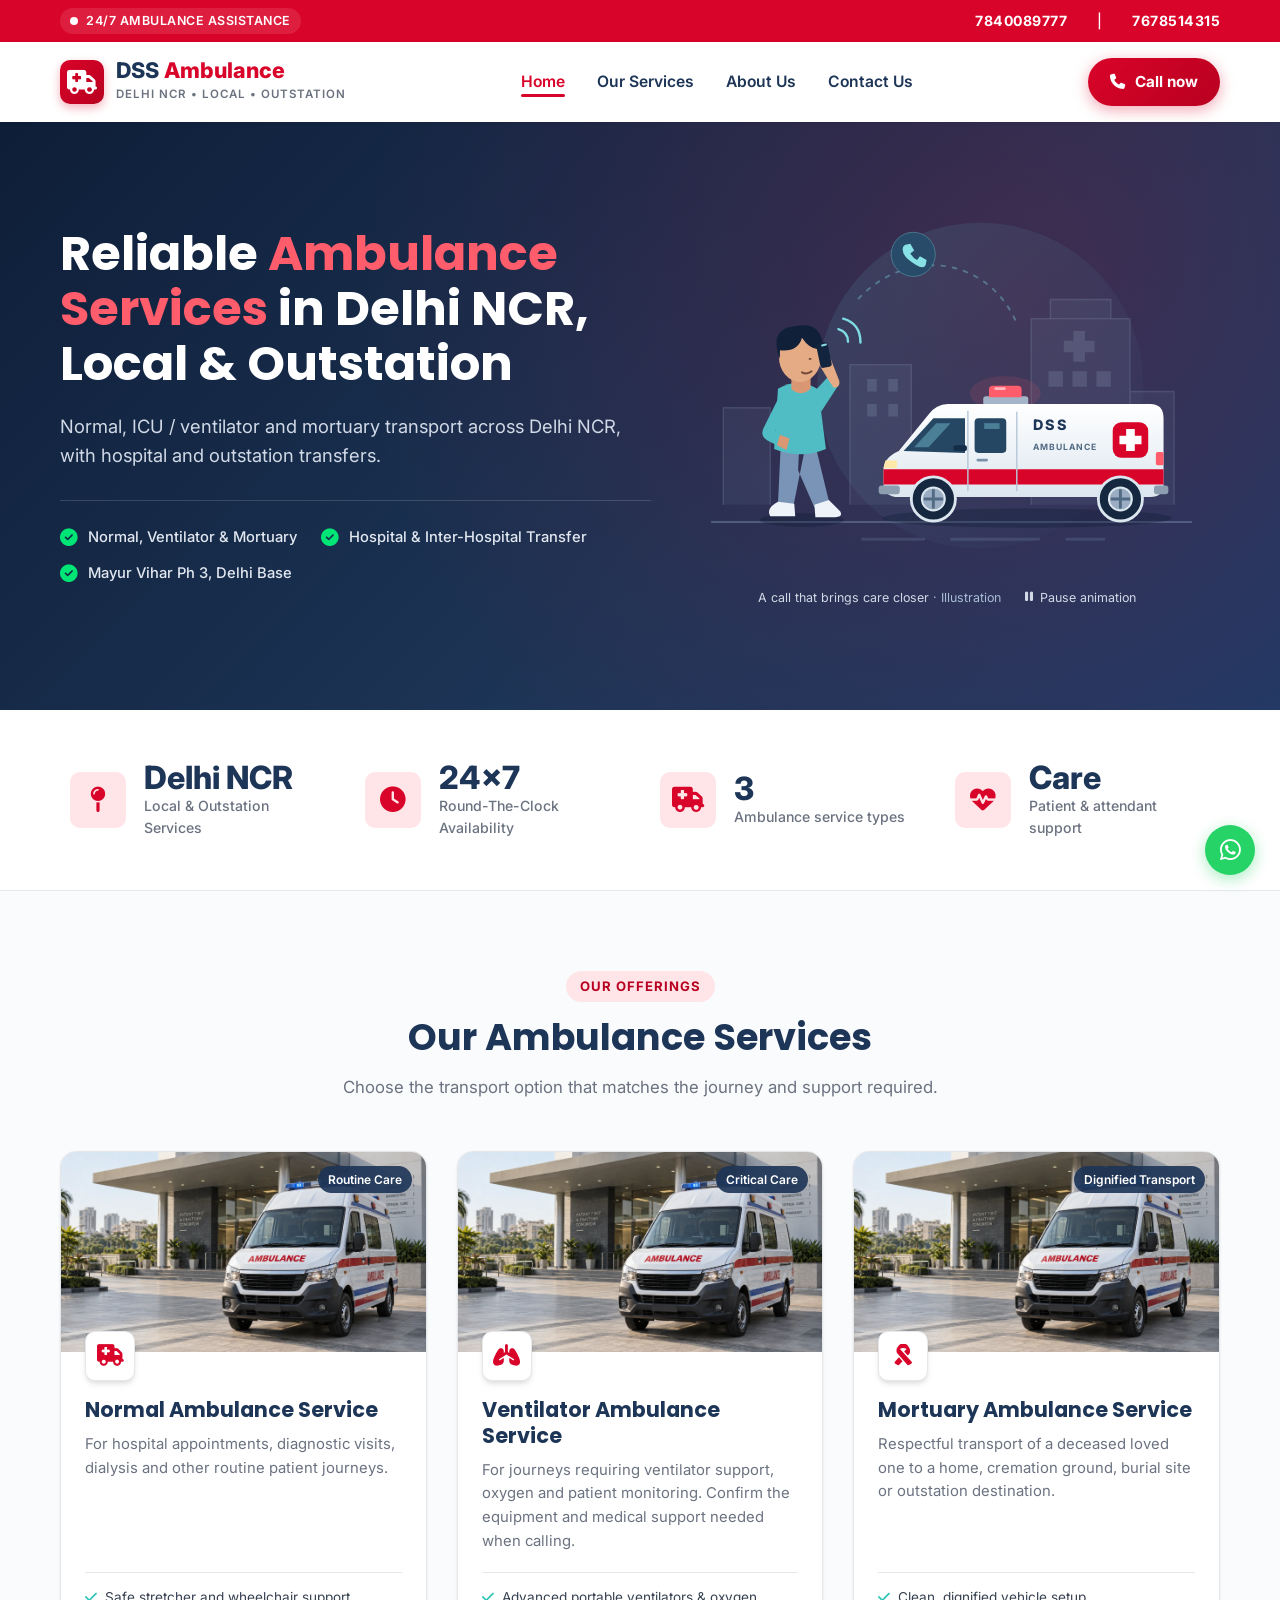
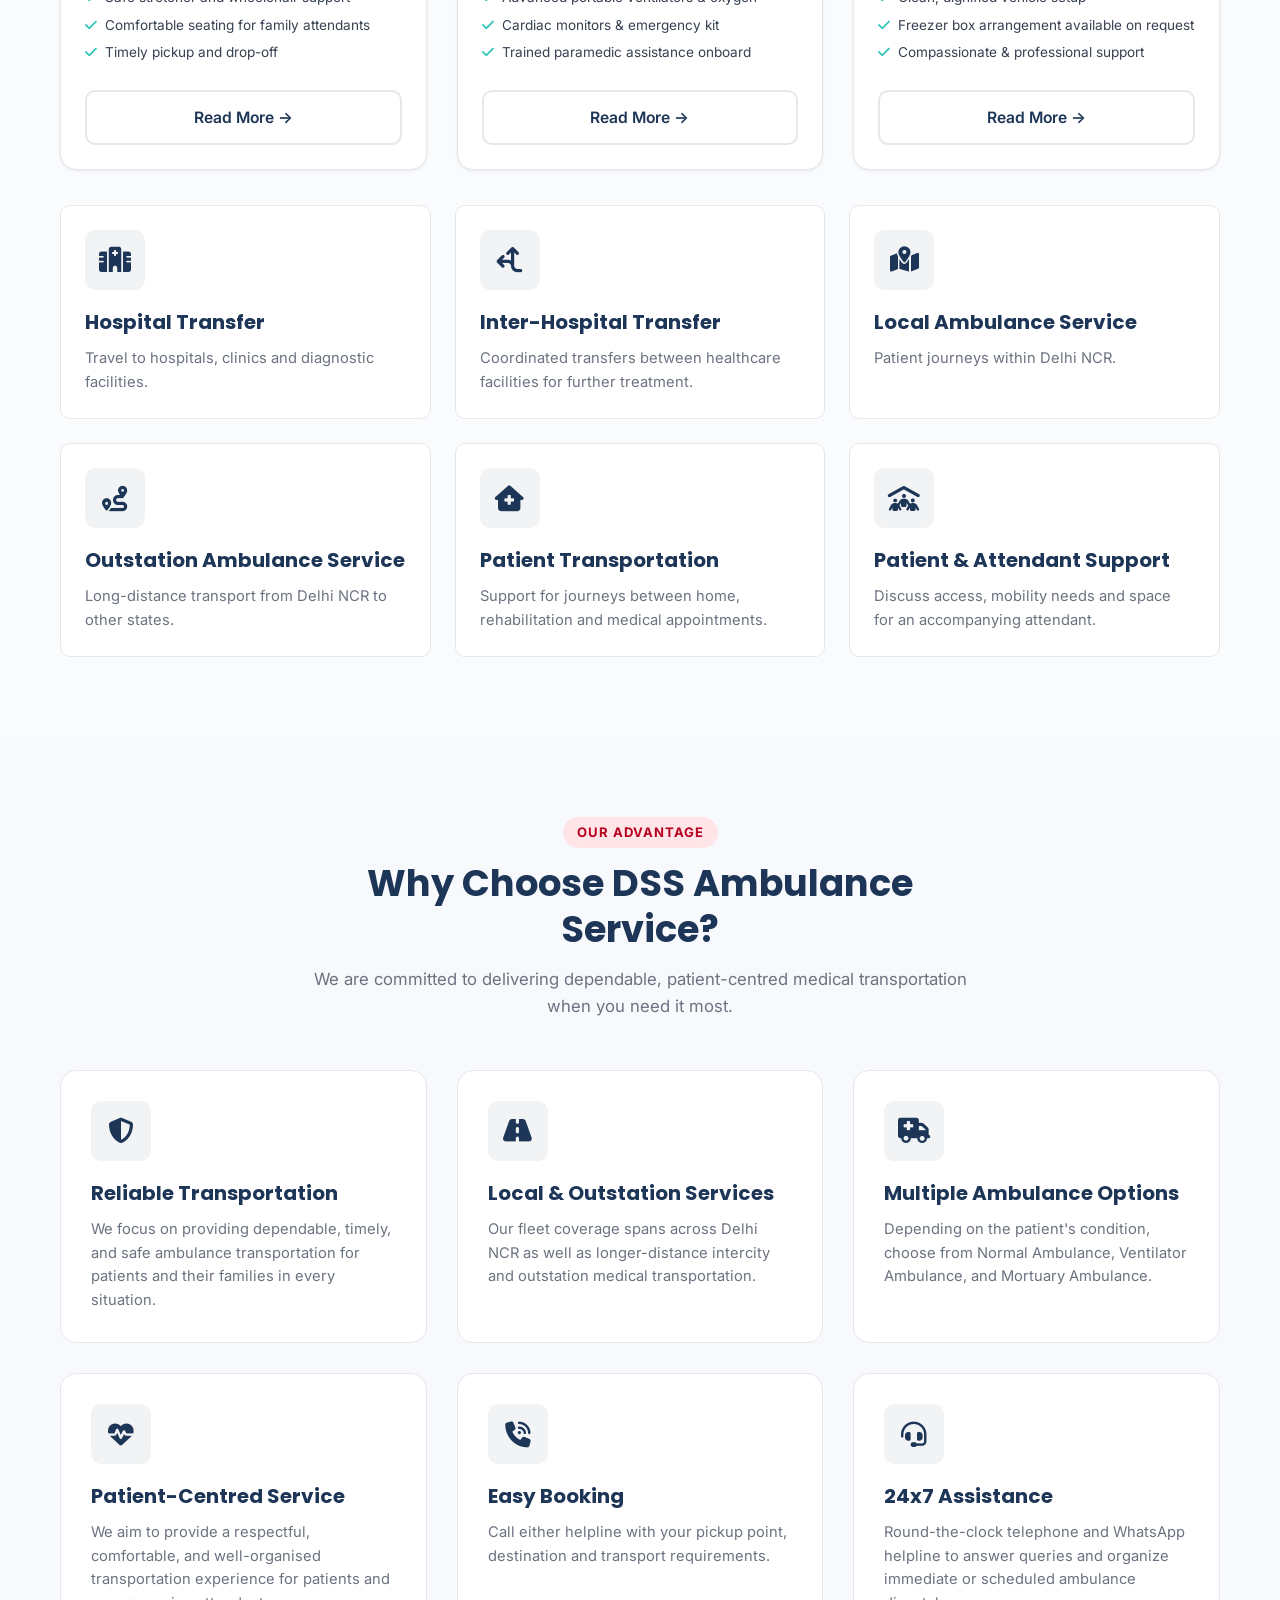
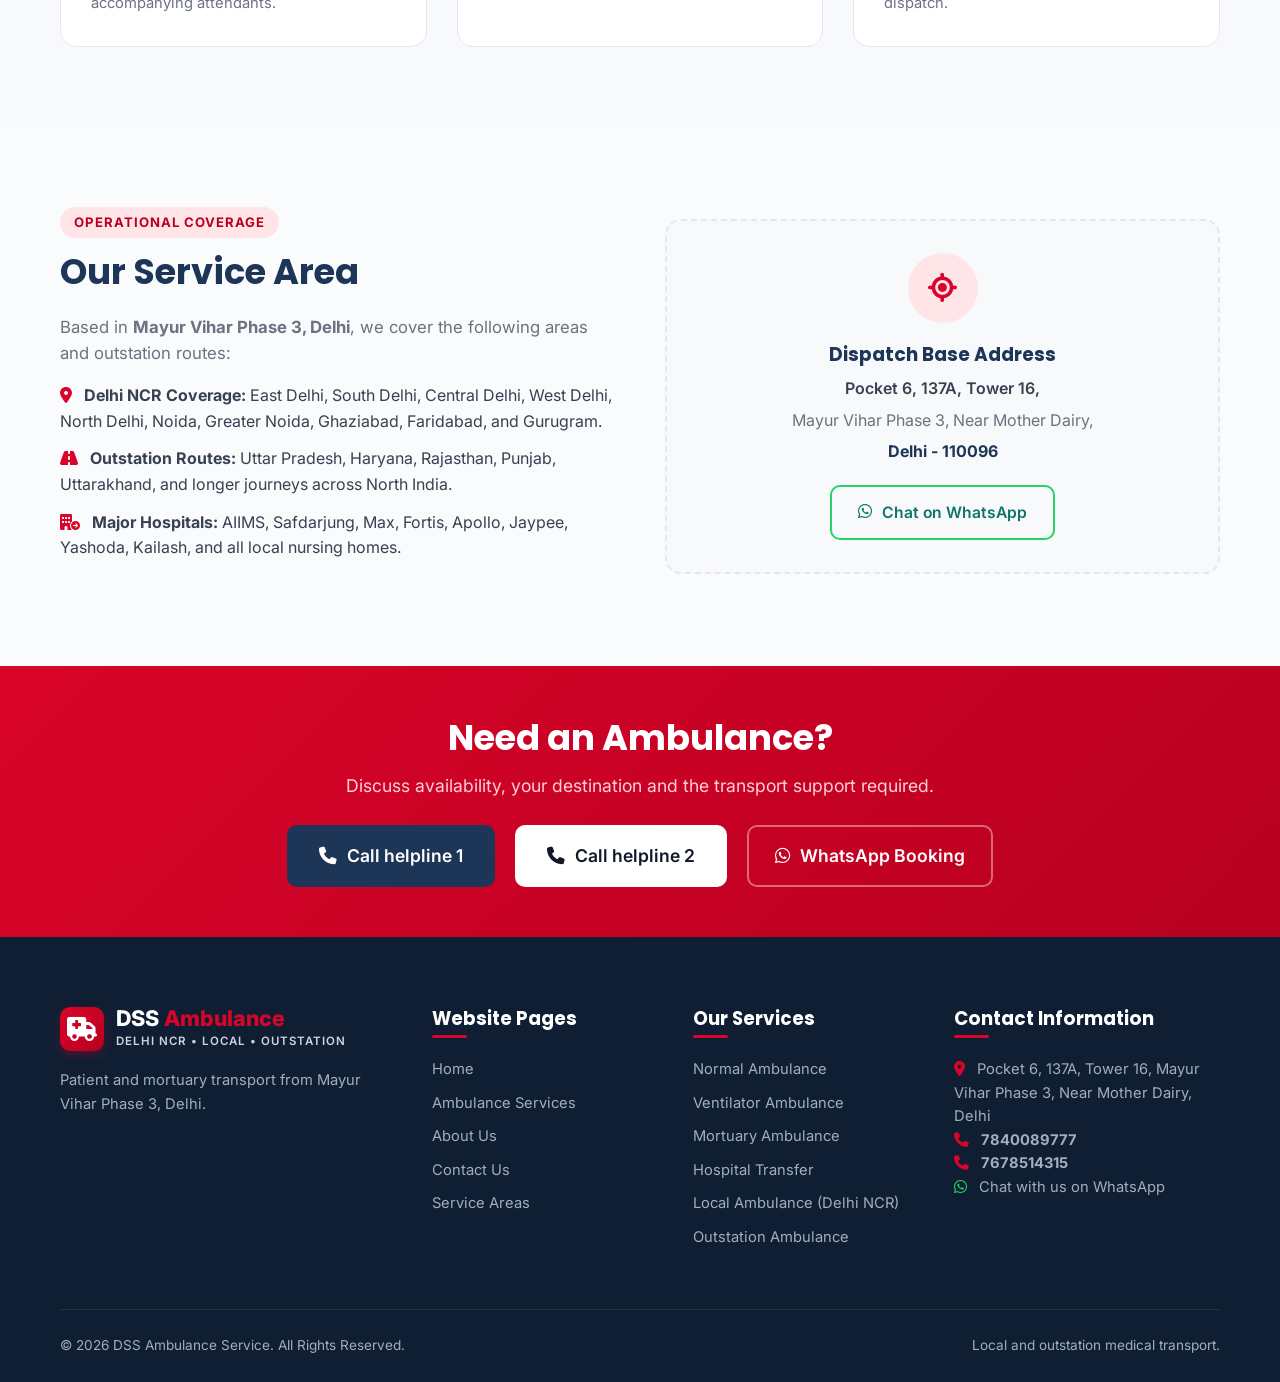
==== commit 0fef3392: "Replace external stock images with generated Indian ambulance illustration" ====
--- a/index.html
+++ b/index.html
@@ -24,14 +24,14 @@
   <meta property="og:title" content="Ambulance Service in Delhi NCR | DSS Ambulance">
   <meta property="og:description" content="Normal, ICU / ventilator and mortuary ambulance services from Mayur Vihar Phase 3, Delhi. Enquire about local, hospital and outstation transfers.">
   <meta property="og:url" content="https://dssambulanceservice.in/">
-  <meta property="og:image" content="https://images.unsplash.com/photo-1587745416684-47953f16f02f?auto=format&amp;fit=crop&amp;w=1200&amp;q=80">
+  <meta property="og:image" content="https://dssambulanceservice.in/assets/images/indian-ambulance.webp">
   <meta property="og:locale" content="en_IN">
 
   <!-- Twitter Card -->
   <meta name="twitter:card" content="summary_large_image">
   <meta name="twitter:title" content="Ambulance Service in Delhi NCR | DSS Ambulance">
   <meta name="twitter:description" content="Normal, ICU / ventilator and mortuary ambulance services from Mayur Vihar Phase 3, Delhi. Enquire about local, hospital and outstation transfers.">
-  <meta name="twitter:image" content="https://images.unsplash.com/photo-1587745416684-47953f16f02f?auto=format&amp;fit=crop&amp;w=1200&amp;q=80">
+  <meta name="twitter:image" content="https://dssambulanceservice.in/assets/images/indian-ambulance.webp">
 
   <!-- Google Fonts &amp; FontAwesome -->
   <link rel="preconnect" href="https://fonts.googleapis.com">
@@ -58,7 +58,7 @@
         "alternateName": "DSS Ambulance Services Delhi NCR",
         "url": "https://dssambulanceservice.in/",
         "logo": "https://dssambulanceservice.in/favicon.svg",
-        "image": "https://images.unsplash.com/photo-1587745416684-47953f16f02f?auto=format&fit=crop&w=1200&q=80",
+        "image": "https://dssambulanceservice.in/assets/images/indian-ambulance.webp",
         "description": "DSS Ambulance Service provides dependable 24/7 Normal, Ventilator/ICU, and Mortuary Ambulance Services across Delhi NCR and outstation destinations.",
         "telephone": "+91-7840089777",
         "priceRange": "INR",
@@ -452,7 +452,7 @@
         <!-- Service 1: Normal Ambulance -->
         <article class="service-card">
           <div class="service-img-wrap">
-            <img src="https://images.unsplash.com/photo-1516574187841-cb9cc2ca948b?auto=format&amp;fit=crop&amp;w=700&amp;q=80" alt="Illustrative IV equipment">
+            <img src="assets/images/indian-ambulance.webp" alt="AI-generated illustration of an Indian ambulance; not an actual fleet photograph">
             <span class="service-badge">Routine Care</span>
           </div>
           <div class="service-body">
@@ -473,7 +473,7 @@
         <!-- Service 2: Ventilator Ambulance -->
         <article class="service-card">
           <div class="service-img-wrap">
-            <img src="https://images.unsplash.com/photo-1587745416684-47953f16f02f?auto=format&amp;fit=crop&amp;w=700&amp;q=80" alt="Illustrative ambulance vehicle">
+            <img src="assets/images/indian-ambulance.webp" alt="AI-generated illustration of an Indian ambulance; not an actual fleet photograph">
             <span class="service-badge">Critical Care</span>
           </div>
           <div class="service-body">
@@ -494,7 +494,7 @@
         <!-- Service 3: Mortuary Ambulance -->
         <article class="service-card">
           <div class="service-img-wrap">
-            <img src="https://images.unsplash.com/photo-1544620347-c4fd4a3d5957?auto=format&amp;fit=crop&amp;w=700&amp;q=80" alt="Illustrative coach on a road">
+            <img src="assets/images/indian-ambulance.webp" alt="AI-generated illustration of an Indian ambulance; not an actual fleet photograph">
             <span class="service-badge">Dignified Transport</span>
           </div>
           <div class="service-body">
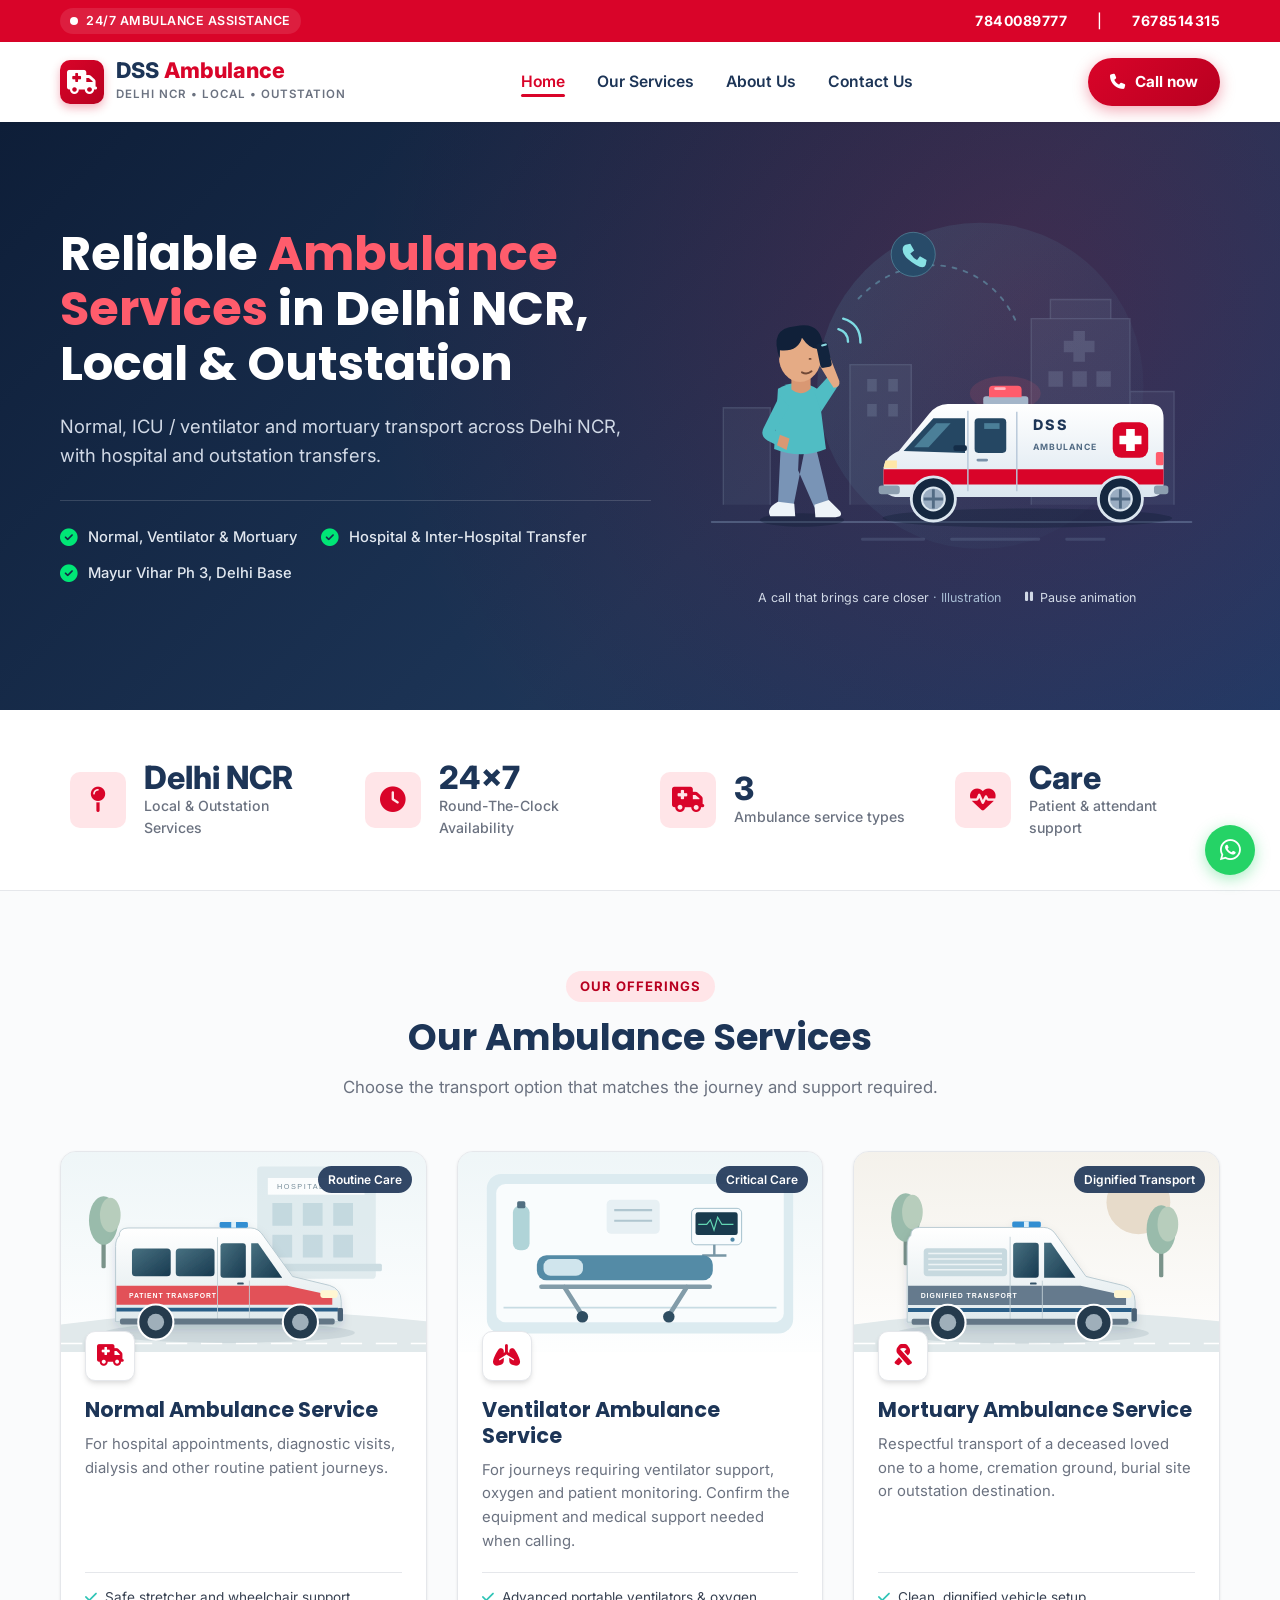
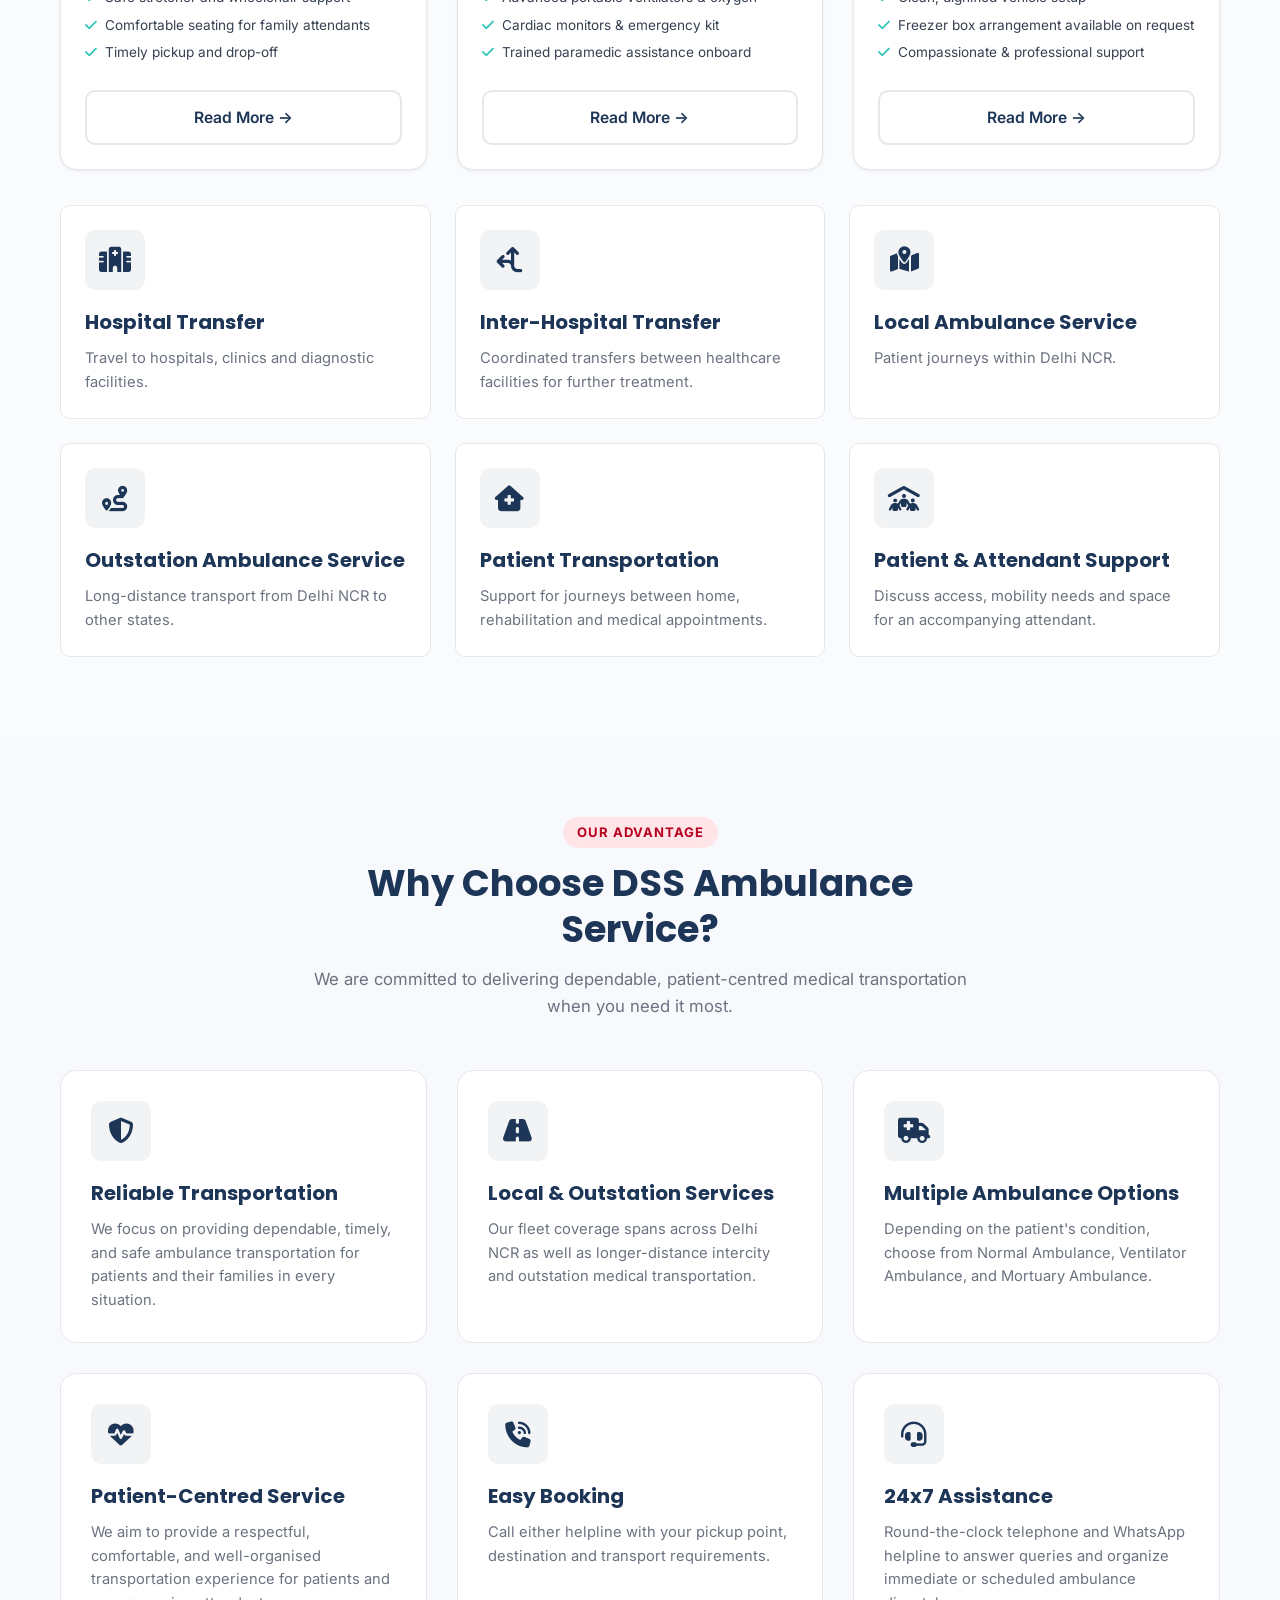
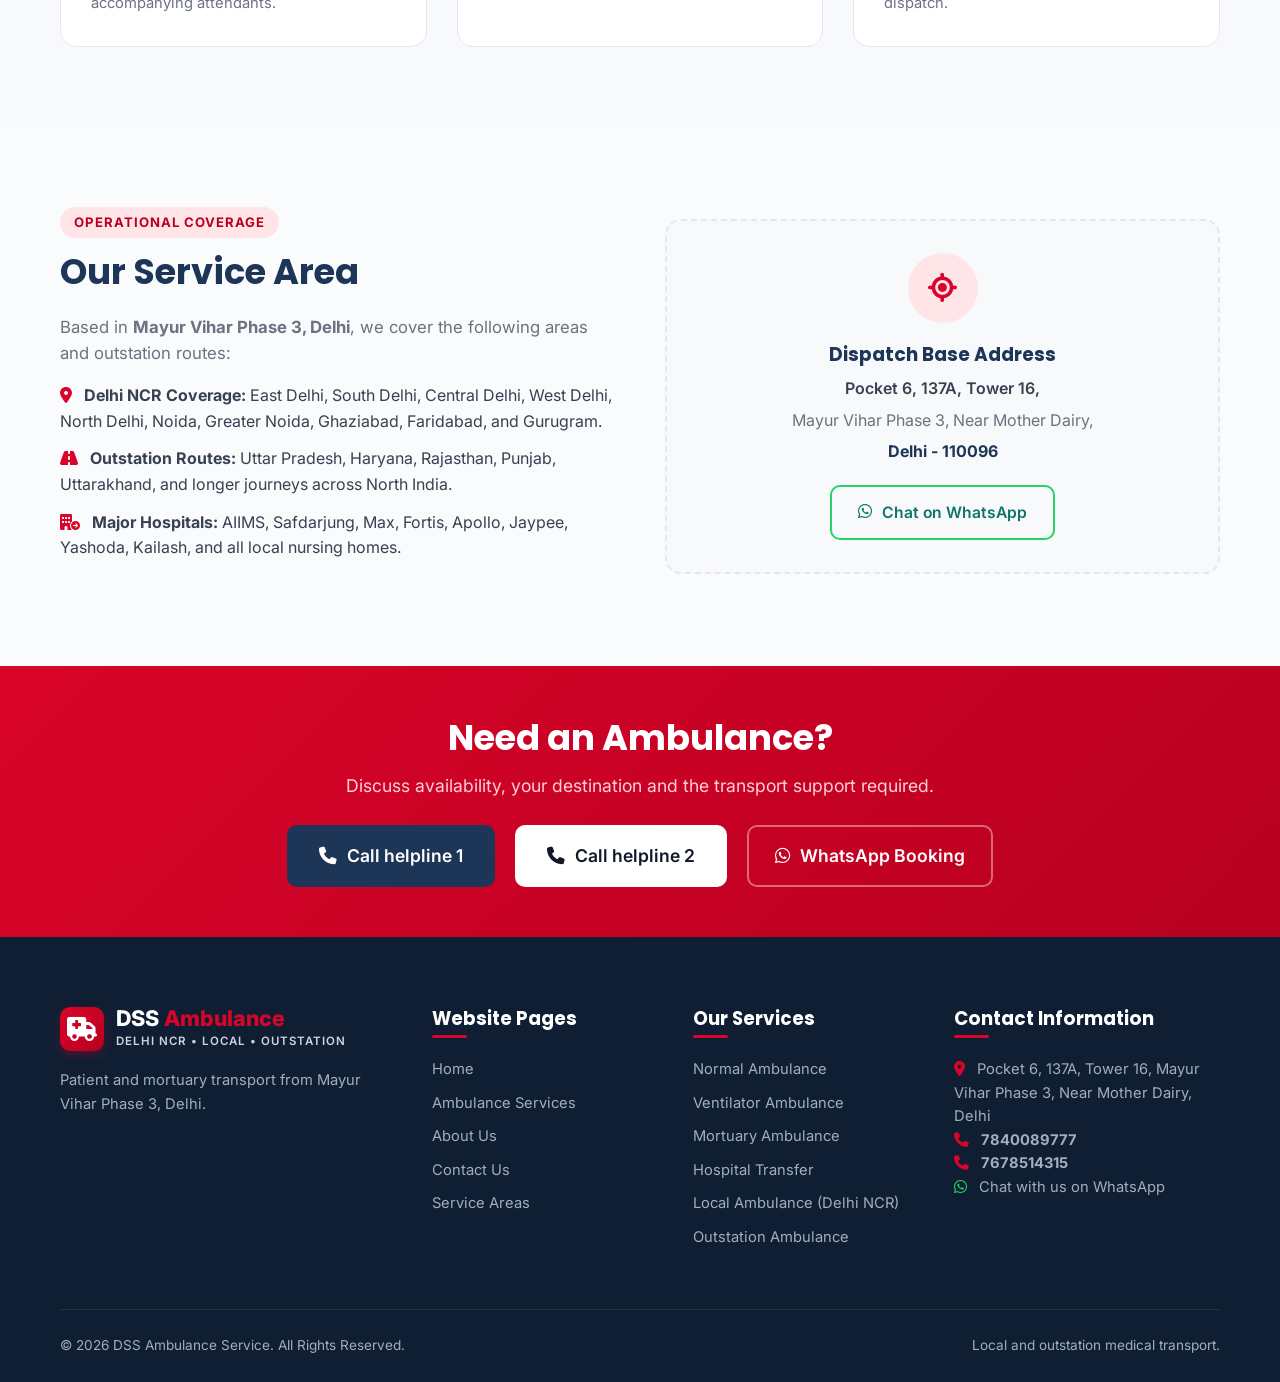
==== commit 1b5d69c8: "Use seven distinct Indian ambulance service illustrations" ====
--- a/index.html
+++ b/index.html
@@ -452,7 +452,7 @@
         <!-- Service 1: Normal Ambulance -->
         <article class="service-card">
           <div class="service-img-wrap">
-            <img src="assets/images/indian-ambulance.webp" alt="AI-generated illustration of an Indian ambulance; not an actual fleet photograph">
+            <img src="assets/images/normal-card.svg" alt="Illustration of an Indian ambulance outside a hospital, not actual fleet">
             <span class="service-badge">Routine Care</span>
           </div>
           <div class="service-body">
@@ -473,7 +473,7 @@
         <!-- Service 2: Ventilator Ambulance -->
         <article class="service-card">
           <div class="service-img-wrap">
-            <img src="assets/images/indian-ambulance.webp" alt="AI-generated illustration of an Indian ambulance; not an actual fleet photograph">
+            <img src="assets/images/critical-card.svg" alt="Illustration of stretcher and critical-care equipment, not actual equipment">
             <span class="service-badge">Critical Care</span>
           </div>
           <div class="service-body">
@@ -494,7 +494,7 @@
         <!-- Service 3: Mortuary Ambulance -->
         <article class="service-card">
           <div class="service-img-wrap">
-            <img src="assets/images/indian-ambulance.webp" alt="AI-generated illustration of an Indian ambulance; not an actual fleet photograph">
+            <img src="assets/images/mortuary-card.svg" alt="Illustration of an Indian mortuary transport van, not actual fleet">
             <span class="service-badge">Dignified Transport</span>
           </div>
           <div class="service-body">
